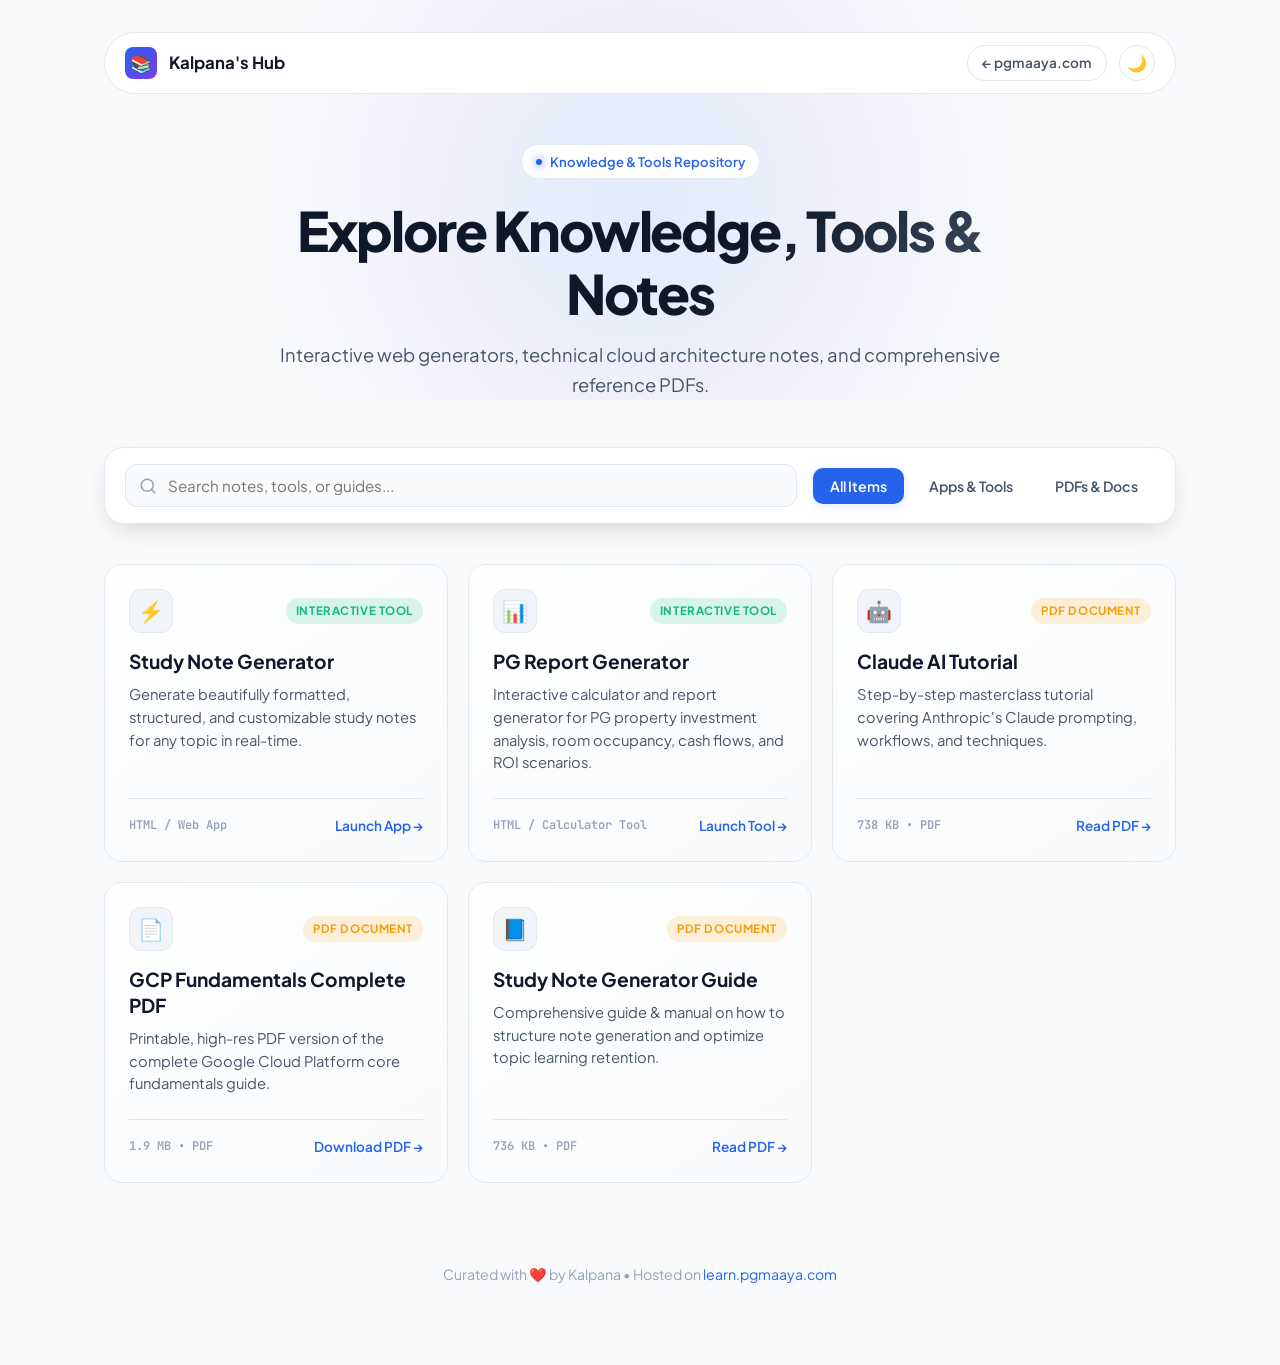
==== index.html @ df5b57bd "Refactor index.html and study_note_generator.html: Update filter categories, enhance dynamic loading" ====
<!DOCTYPE html>
<html lang="en">
<head>
  <meta charset="UTF-8">
  <meta name="viewport" content="width=device-width, initial-scale=1">
  <meta name="description" content="Kalpana's Learning Hub - Interactive tools, study notes, and technical guides.">
  <title>Kalpana's Learning Hub | learn.pgmaaya.com</title>
  <link rel="preconnect" href="https://fonts.googleapis.com">
  <link rel="preconnect" href="https://fonts.gstatic.com" crossorigin>
  <link href="https://fonts.googleapis.com/css2?family=Plus+Jakarta+Sans:wght@400;500;600;700;800&family=JetBrains+Mono:wght@400;500&display=swap" rel="stylesheet">
  <style>
    :root {
      --bg: #0b0f19;
      --surface: #111827;
      --surface-hover: #172033;
      --surface-border: #1f293d;
      --text-main: #f3f4f6;
      --text-muted: #9ca3af;
      --text-dim: #6b7280;
      --primary: #3b82f6;
      --primary-glow: rgba(59, 130, 246, 0.2);
      --accent: #8b5cf6;
      --card-gradient: linear-gradient(145deg, rgba(255,255,255,0.03) 0%, rgba(255,255,255,0.005) 100%);
      --tag-app: #10b981;
      --tag-note: #3b82f6;
      --tag-pdf: #f59e0b;
      --tag-report: #ec4899;
    }

    [data-theme="light"] {
      --bg: #f8fafc;
      --surface: #ffffff;
      --surface-hover: #f1f5f9;
      --surface-border: #e2e8f0;
      --text-main: #0f172a;
      --text-muted: #475569;
      --text-dim: #94a3b8;
      --primary: #2563eb;
      --primary-glow: rgba(37, 99, 235, 0.15);
      --accent: #7c3aed;
      --card-gradient: linear-gradient(145deg, #ffffff 0%, #f8fafc 100%);
    }

    * {
      box-sizing: border-box;
      margin: 0;
      padding: 0;
      transition: background-color 0.2s ease, border-color 0.2s ease, color 0.2s ease;
    }

    body {
      font-family: 'Plus Jakarta Sans', -apple-system, BlinkMacSystemFont, sans-serif;
      background-color: var(--bg);
      color: var(--text-main);
      min-height: 100vh;
      line-height: 1.6;
      -webkit-font-smoothing: antialiased;
    }

    /* Ambient background blur */
    .ambient-glow {
      position: fixed;
      top: 0;
      left: 50%;
      transform: translateX(-50%);
      width: 1000px;
      height: 400px;
      background: radial-gradient(circle, rgba(59, 130, 246, 0.12) 0%, rgba(139, 92, 246, 0.06) 40%, transparent 70%);
      pointer-events: none;
      z-index: 0;
    }

    .container {
      width: min(1120px, 100%);
      margin: 0 auto;
      padding: 32px 24px 80px;
      position: relative;
      z-index: 1;
    }

    /* Navbar */
    .navbar {
      display: flex;
      align-items: center;
      justify-content: space-between;
      padding: 12px 20px;
      background: var(--surface);
      border: 1px solid var(--surface-border);
      border-radius: 100px;
      margin-bottom: 50px;
      backdrop-filter: blur(12px);
    }

    .brand {
      display: flex;
      align-items: center;
      gap: 12px;
      text-decoration: none;
      color: var(--text-main);
      font-weight: 700;
      font-size: 1.05rem;
    }

    .brand-icon {
      width: 32px;
      height: 32px;
      border-radius: 8px;
      background: linear-gradient(135deg, var(--primary), var(--accent));
      display: flex;
      align-items: center;
      justify-content: center;
      color: white;
      font-size: 1.1rem;
    }

    .nav-actions {
      display: flex;
      align-items: center;
      gap: 12px;
    }

    .back-btn {
      display: inline-flex;
      align-items: center;
      gap: 6px;
      font-size: 0.85rem;
      font-weight: 600;
      color: var(--text-muted);
      text-decoration: none;
      padding: 6px 14px;
      border-radius: 50px;
      border: 1px solid var(--surface-border);
    }

    .back-btn:hover {
      color: var(--text-main);
      border-color: var(--text-dim);
    }

    .theme-toggle {
      background: transparent;
      border: 1px solid var(--surface-border);
      color: var(--text-muted);
      cursor: pointer;
      width: 36px;
      height: 36px;
      border-radius: 50%;
      display: flex;
      align-items: center;
      justify-content: center;
      font-size: 1rem;
    }

    .theme-toggle:hover {
      color: var(--text-main);
      border-color: var(--text-dim);
    }

    /* Hero */
    .hero {
      text-align: center;
      max-width: 720px;
      margin: 0 auto 48px;
    }

    .hero-badge {
      display: inline-flex;
      align-items: center;
      gap: 8px;
      padding: 6px 14px;
      background: var(--surface);
      border: 1px solid var(--surface-border);
      border-radius: 50px;
      font-size: 0.82rem;
      font-weight: 600;
      color: var(--primary);
      margin-bottom: 20px;
    }

    .hero-badge span {
      width: 6px;
      height: 6px;
      border-radius: 50%;
      background: var(--primary);
      box-shadow: 0 0 8px var(--primary);
    }

    .hero h1 {
      font-size: clamp(2.4rem, 5vw, 3.4rem);
      font-weight: 800;
      letter-spacing: -0.04em;
      line-height: 1.15;
      margin-bottom: 16px;
      background: linear-gradient(135deg, var(--text-main) 60%, var(--text-muted));
      -webkit-background-clip: text;
      -webkit-text-fill-color: transparent;
    }

    .hero p {
      color: var(--text-muted);
      font-size: 1.15rem;
      line-height: 1.6;
    }

    /* Controls (Search & Filter) */
    .controls-wrapper {
      background: var(--surface);
      border: 1px solid var(--surface-border);
      border-radius: 20px;
      padding: 16px 20px;
      margin-bottom: 40px;
      display: flex;
      flex-wrap: wrap;
      gap: 16px;
      align-items: center;
      justify-content: space-between;
      box-shadow: 0 10px 30px -10px rgba(0,0,0,0.2);
    }

    .search-box {
      flex: 1;
      min-width: 260px;
      position: relative;
    }

    .search-box svg {
      position: absolute;
      left: 14px;
      top: 50%;
      transform: translateY(-50%);
      color: var(--text-dim);
      pointer-events: none;
    }

    .search-input {
      width: 100%;
      padding: 11px 16px 11px 42px;
      background: var(--bg);
      border: 1px solid var(--surface-border);
      border-radius: 12px;
      color: var(--text-main);
      font-size: 0.95rem;
      outline: none;
      font-family: inherit;
    }

    .search-input:focus {
      border-color: var(--primary);
      box-shadow: 0 0 0 3px var(--primary-glow);
    }

    .filter-tabs {
      display: flex;
      gap: 8px;
      flex-wrap: wrap;
    }

    .filter-btn {
      background: transparent;
      border: 1px solid transparent;
      color: var(--text-muted);
      padding: 8px 16px;
      border-radius: 10px;
      font-size: 0.88rem;
      font-weight: 600;
      cursor: pointer;
      font-family: inherit;
    }

    .filter-btn:hover {
      color: var(--text-main);
      background: var(--surface-hover);
    }

    .filter-btn.active {
      background: var(--primary);
      color: #ffffff;
      box-shadow: 0 2px 10px var(--primary-glow);
    }

    /* Grid */
    .grid {
      display: grid;
      grid-template-columns: repeat(auto-fill, minmax(320px, 1fr));
      gap: 20px;
    }

    /* Card */
    .card {
      background: var(--card-gradient);
      background-color: var(--surface);
      border: 1px solid var(--surface-border);
      border-radius: 18px;
      padding: 24px;
      text-decoration: none;
      color: inherit;
      display: flex;
      flex-direction: column;
      justify-content: space-between;
      position: relative;
      overflow: hidden;
      transition: transform 0.2s ease, border-color 0.2s ease, box-shadow 0.2s ease;
    }

    .card:hover {
      transform: translateY(-4px);
      border-color: rgba(59, 130, 246, 0.4);
      box-shadow: 0 16px 36px -12px rgba(0, 0, 0, 0.35);
    }

    .card-header {
      display: flex;
      align-items: center;
      justify-content: space-between;
      margin-bottom: 16px;
    }

    .card-icon {
      width: 44px;
      height: 44px;
      border-radius: 12px;
      display: flex;
      align-items: center;
      justify-content: center;
      font-size: 1.3rem;
      background: var(--surface-hover);
      border: 1px solid var(--surface-border);
    }

    .tag {
      font-size: 0.72rem;
      font-weight: 700;
      text-transform: uppercase;
      letter-spacing: 0.05em;
      padding: 4px 10px;
      border-radius: 20px;
    }

    .tag-app { background: rgba(16, 185, 129, 0.15); color: #10b981; }
    .tag-note { background: rgba(59, 130, 246, 0.15); color: #3b82f6; }
    .tag-pdf { background: rgba(245, 158, 11, 0.15); color: #f59e0b; }
    .tag-report { background: rgba(236, 72, 153, 0.15); color: #ec4899; }

    .card-body h3 {
      font-size: 1.2rem;
      font-weight: 700;
      margin-bottom: 8px;
      line-height: 1.35;
      color: var(--text-main);
    }

    .card-body p {
      font-size: 0.92rem;
      color: var(--text-muted);
      line-height: 1.55;
      margin-bottom: 24px;
    }

    .card-footer {
      display: flex;
      align-items: center;
      justify-content: space-between;
      padding-top: 16px;
      border-top: 1px solid var(--surface-border);
      font-size: 0.85rem;
      font-weight: 600;
      color: var(--primary);
    }

    .card-format {
      color: var(--text-dim);
      font-family: 'JetBrains Mono', monospace;
      font-size: 0.75rem;
    }

    .card-link {
      display: inline-flex;
      align-items: center;
      gap: 4px;
    }

    .card:hover .card-link {
      transform: translateX(4px);
      transition: transform 0.2s ease;
    }

    /* Empty state */
    .empty-state {
      grid-column: 1 / -1;
      text-align: center;
      padding: 60px 20px;
      color: var(--text-muted);
      display: none;
    }

    .empty-state h4 {
      font-size: 1.2rem;
      margin-bottom: 8px;
      color: var(--text-main);
    }

    /* Footer */
    footer {
      margin-top: 80px;
      text-align: center;
      color: var(--text-dim);
      font-size: 0.88rem;
    }

    footer a {
      color: var(--primary);
      text-decoration: none;
    }

    @media (max-width: 640px) {
      .container { padding: 20px 16px 60px; }
      .navbar { margin-bottom: 36px; padding: 10px 16px; }
      .controls-wrapper { flex-direction: column; align-items: stretch; }
      .filter-tabs { overflow-x: auto; padding-bottom: 4px; }
      .hero h1 { font-size: 2rem; }
    }
  </style>
</head>
<body>

  <div class="ambient-glow"></div>

  <div class="container">
    <!-- Navbar -->
    <nav class="navbar">
      <a href="https://pgmaaya.com" class="brand">
        <div class="brand-icon">📚</div>
        <span>Kalpana's Hub</span>
      </a>
      <div class="nav-actions">
        <a href="https://pgmaaya.com" class="back-btn" title="Back to PGMaaya main site">
          ← pgmaaya.com
        </a>
        <button id="themeToggle" class="theme-toggle" aria-label="Toggle theme">
          <span id="themeIcon">☀️</span>
        </button>
      </div>
    </nav>

    <!-- Hero -->
    <header class="hero">
      <div class="hero-badge">
        <span></span> Knowledge & Tools Repository
      </div>
      <h1>Explore Knowledge, Tools & Notes</h1>
      <p>Interactive web generators, technical cloud architecture notes, and comprehensive reference PDFs.</p>
    </header>

    <!-- Search & Filter Controls -->
    <div class="controls-wrapper">
      <div class="search-box">
        <svg width="18" height="18" viewBox="0 0 24 24" fill="none" stroke="currentColor" stroke-width="2" stroke-linecap="round" stroke-linejoin="round">
          <circle cx="11" cy="11" r="8"></circle>
          <line x1="21" y1="21" x2="16.65" y2="16.65"></line>
        </svg>
        <input type="text" id="searchInput" class="search-input" placeholder="Search notes, tools, or guides...">
      </div>
      <div class="filter-tabs">
        <button class="filter-btn active" data-category="all">All Items</button>
        <button class="filter-btn" data-category="apps">Apps & Tools</button>
        <button class="filter-btn" data-category="docs">PDFs & Docs</button>
      </div>
    </div>

    <!-- Items Grid -->
    <main class="grid" id="itemsGrid">

      <!-- Study Note Generator -->
      <a class="card" href="study_note_generator.html" data-category="apps" data-tags="app generator tool notes study ai">
        <div>
          <div class="card-header">
            <div class="card-icon">⚡</div>
            <span class="tag tag-app">Interactive Tool</span>
          </div>
          <div class="card-body">
            <h3>Study Note Generator</h3>
            <p>Generate beautifully formatted, structured, and customizable study notes for any topic in real-time.</p>
          </div>
        </div>
        <div class="card-footer">
          <span class="card-format">HTML / Web App</span>
          <span class="card-link">Launch App &rarr;</span>
        </div>
      </a>

      <!-- PG Report Generator -->
      <a class="card" href="Kalpana%27s%20PG%20Buying%20Report.html" data-category="apps" data-tags="pg report generator calculator buying real estate cost property comparison tool app">
        <div>
          <div class="card-header">
            <div class="card-icon">📊</div>
            <span class="tag tag-app">Interactive Tool</span>
          </div>
          <div class="card-body">
            <h3>PG Report Generator</h3>
            <p>Interactive calculator and report generator for PG property investment analysis, room occupancy, cash flows, and ROI scenarios.</p>
          </div>
        </div>
        <div class="card-footer">
          <span class="card-format">HTML / Calculator Tool</span>
          <span class="card-link">Launch Tool &rarr;</span>
        </div>
      </a>

      <!-- Claude Tutorial PDF -->
      <a class="card" href="Claude%20tutorial.pdf" target="_blank" data-category="docs" data-tags="claude anthropic ai prompt engineering tutorial guide pdf doc">
        <div>
          <div class="card-header">
            <div class="card-icon">🤖</div>
            <span class="tag tag-pdf">PDF Document</span>
          </div>
          <div class="card-body">
            <h3>Claude AI Tutorial</h3>
            <p>Step-by-step masterclass tutorial covering Anthropic's Claude prompting, workflows, and techniques.</p>
          </div>
        </div>
        <div class="card-footer">
          <span class="card-format">738 KB &bull; PDF</span>
          <span class="card-link">Read PDF &rarr;</span>
        </div>
      </a>

      <!-- GCP Fundamentals PDF -->
      <a class="card" href="GCP%20Fundamentals%20Study%20Note.pdf" target="_blank" data-category="docs" data-tags="gcp google cloud pdf guide fundamentals study note doc">
        <div>
          <div class="card-header">
            <div class="card-icon">📄</div>
            <span class="tag tag-pdf">PDF Document</span>
          </div>
          <div class="card-body">
            <h3>GCP Fundamentals Complete PDF</h3>
            <p>Printable, high-res PDF version of the complete Google Cloud Platform core fundamentals guide.</p>
          </div>
        </div>
        <div class="card-footer">
          <span class="card-format">1.9 MB &bull; PDF</span>
          <span class="card-link">Download PDF &rarr;</span>
        </div>
      </a>

      <!-- Study Note Generator Guide PDF -->
      <a class="card" href="Study%20Note%20Generator%20-%20Create%20Beautiful%20Notes%20for%20Any%20Topic.pdf" target="_blank" data-category="docs" data-tags="guide manual study note generator pdf documentation doc">
        <div>
          <div class="card-header">
            <div class="card-icon">📘</div>
            <span class="tag tag-pdf">PDF Document</span>
          </div>
          <div class="card-body">
            <h3>Study Note Generator Guide</h3>
            <p>Comprehensive guide & manual on how to structure note generation and optimize topic learning retention.</p>
          </div>
        </div>
        <div class="card-footer">
          <span class="card-format">736 KB &bull; PDF</span>
          <span class="card-link">Read PDF &rarr;</span>
        </div>
      </a>

      <!-- Empty Search State -->
      <div class="empty-state" id="emptyState">
        <h4>No matching resources found</h4>
        <p>Try searching for different keywords or clear your filter.</p>
      </div>

    </main>

    <!-- Footer -->
    <footer>
      <p>Curated with ❤️ by Kalpana &bull; Hosted on <a href="https://learn.pgmaaya.com">learn.pgmaaya.com</a></p>
    </footer>
  </div>

  <script>
    // Theme Switcher
    const themeToggle = document.getElementById('themeToggle');
    const themeIcon = document.getElementById('themeIcon');
    const root = document.documentElement;

    function setTheme(theme) {
      if (theme === 'light') {
        root.setAttribute('data-theme', 'light');
        themeIcon.textContent = '🌙';
        localStorage.setItem('hub-theme', 'light');
      } else {
        root.removeAttribute('data-theme');
        themeIcon.textContent = '☀️';
        localStorage.setItem('hub-theme', 'dark');
      }
    }

    const savedTheme = localStorage.getItem('hub-theme') ||
      (window.matchMedia('(prefers-color-scheme: light)').matches ? 'light' : 'dark');
    setTheme(savedTheme);

    themeToggle.addEventListener('click', () => {
      const current = root.getAttribute('data-theme') === 'light' ? 'light' : 'dark';
      setTheme(current === 'light' ? 'dark' : 'light');
    });

    // Known custom details for primary apps
    const KNOWN_METADATA = {
      'study_note_generator.html': {
        title: "Study Note Generator",
        desc: "Generate beautifully formatted, structured, and customizable study notes for any topic in real-time.",
        icon: "⚡",
        badge: "Interactive Tool",
        action: "Launch App &rarr;"
      },
      "Kalpana's PG Buying Report.html": {
        title: "PG Report Generator",
        desc: "Interactive calculator and report generator for PG property investment analysis, room occupancy, cash flows, and ROI scenarios.",
        icon: "📊",
        badge: "Interactive Tool",
        action: "Launch Tool &rarr;"
      }
    };

    // Helper to format file sizes
    function formatBytes(bytes) {
      if (!bytes || bytes === 0) return '';
      const k = 1024;
      const sizes = ['Bytes', 'KB', 'MB', 'GB'];
      const i = Math.floor(Math.log(bytes) / Math.log(k));
      return parseFloat((bytes / Math.pow(k, i)).toFixed(1)) + ' ' + sizes[i];
    }

    // Helper to format filename into a clean title
    function formatTitle(filename) {
      const nameWithoutExt = filename.replace(/\.[^/.]+$/, "");
      return decodeURIComponent(nameWithoutExt).replace(/[-_]/g, ' ');
    }

    // Dynamic Repository Loader (auto-detects any newly pushed file!)
    async function loadRepoFiles() {
      try {
        const response = await fetch('https://api.github.com/repos/kalpanareddysfdev/notesGenratorKalp/contents?ref=main', {
          headers: { 'Accept': 'application/vnd.github.v3+json' }
        });
        if (!response.ok) return; // Fallback to existing static cards

        const files = await response.json();
        if (!Array.isArray(files)) return;

        const grid = document.getElementById('itemsGrid');
        const emptyEl = document.getElementById('emptyState');

        // Filter out system files, hidden files, and the hub index
        const validFiles = files.filter(f => {
          if (f.type !== 'file') return false;
          const name = f.name.toLowerCase();
          if (name.startsWith('.') || name === 'cname' || name === 'index.html') return false;
          return name.endsWith('.html') || name.endsWith('.pdf') || name.endsWith('.doc') || name.endsWith('.docx') || name.endsWith('.md');
        });

        if (validFiles.length === 0) return;

        // Clear existing static cards and re-render dynamically
        grid.querySelectorAll('.card').forEach(c => c.remove());

        validFiles.forEach(file => {
          const name = file.name;
          const lowerName = name.toLowerCase();
          const isHtml = lowerName.endsWith('.html');
          const isPdf = lowerName.endsWith('.pdf');
          const isMd = lowerName.endsWith('.md');
          const isDoc = lowerName.endsWith('.doc') || lowerName.endsWith('.docx');

          const category = isHtml ? 'apps' : 'docs';
          const ext = name.split('.').pop().toUpperCase();
          const sizeStr = formatBytes(file.size);

          const meta = KNOWN_METADATA[name] || {};
          const title = meta.title || formatTitle(name);
          const icon = meta.icon || (isHtml ? '⚡' : isPdf ? '📄' : isMd ? '📘' : '📝');
          const tagClass = isHtml ? 'tag-app' : 'tag-pdf';
          const badge = meta.badge || (isHtml ? 'Interactive Tool' : isPdf ? 'PDF Document' : 'Document');
          const actionText = meta.action || (isHtml ? 'Launch App &rarr;' : 'Open Document &rarr;');
          const desc = meta.desc || `Reference resource: ${title} (${ext} document).`;

          const card = document.createElement('a');
          card.className = 'card';
          card.href = encodeURI(name);
          if (!isHtml) card.target = '_blank';
          card.setAttribute('data-category', category);
          card.setAttribute('data-tags', `${name} ${title} ${category} ${ext} tool doc guide`.toLowerCase());

          card.innerHTML = `
            <div>
              <div class="card-header">
                <div class="card-icon">${icon}</div>
                <span class="tag ${tagClass}">${badge}</span>
              </div>
              <div class="card-body">
                <h3>${title}</h3>
                <p>${desc}</p>
              </div>
            </div>
            <div class="card-footer">
              <span class="card-format">${sizeStr ? `${sizeStr} &bull; ` : ''}${ext}</span>
              <span class="card-link">${actionText}</span>
            </div>
          `;

          grid.insertBefore(card, emptyEl);
        });

        // Re-run filter after dynamic loading
        filterCards();
      } catch (err) {
        console.warn('Could not fetch latest repo contents dynamically, using static fallback:', err);
      }
    }

    // Search and Filter Functionality
    const searchInput = document.getElementById('searchInput');
    const filterButtons = document.querySelectorAll('.filter-btn');
    const emptyState = document.getElementById('emptyState');
    let activeCategory = 'all';

    function filterCards() {
      const cards = document.querySelectorAll('.grid .card');
      const query = searchInput.value.toLowerCase().trim();
      let visibleCount = 0;

      cards.forEach(card => {
        const href = (card.getAttribute('href') || '').toLowerCase();
        let itemType = 'docs';
        if (href.endsWith('.html') || href.includes('.html')) {
          itemType = 'apps';
        } else if (href.endsWith('.pdf') || href.endsWith('.doc') || href.endsWith('.docx') || href.endsWith('.md')) {
          itemType = 'docs';
        } else {
          itemType = card.getAttribute('data-category') || 'apps';
        }

        const tags = (card.getAttribute('data-tags') || '').toLowerCase();
        const titleEl = card.querySelector('h3');
        const descEl = card.querySelector('p');
        const title = titleEl ? titleEl.textContent.toLowerCase() : '';
        const desc = descEl ? descEl.textContent.toLowerCase() : '';

        const matchesCat = activeCategory === 'all' || itemType === activeCategory;
        const matchesQuery = query === '' ||
          title.includes(query) ||
          desc.includes(query) ||
          tags.includes(query);

        if (matchesCat && matchesQuery) {
          card.style.display = 'flex';
          visibleCount++;
        } else {
          card.style.display = 'none';
        }
      });

      emptyState.style.display = visibleCount === 0 ? 'block' : 'none';
    }

    searchInput.addEventListener('input', filterCards);

    filterButtons.forEach(btn => {
      btn.addEventListener('click', () => {
        filterButtons.forEach(b => b.classList.remove('active'));
        btn.classList.add('active');
        activeCategory = btn.getAttribute('data-category');
        filterCards();
      });
    });

    // Auto-fetch repo contents when page loads
    loadRepoFiles();
  </script>
</body>
</html>
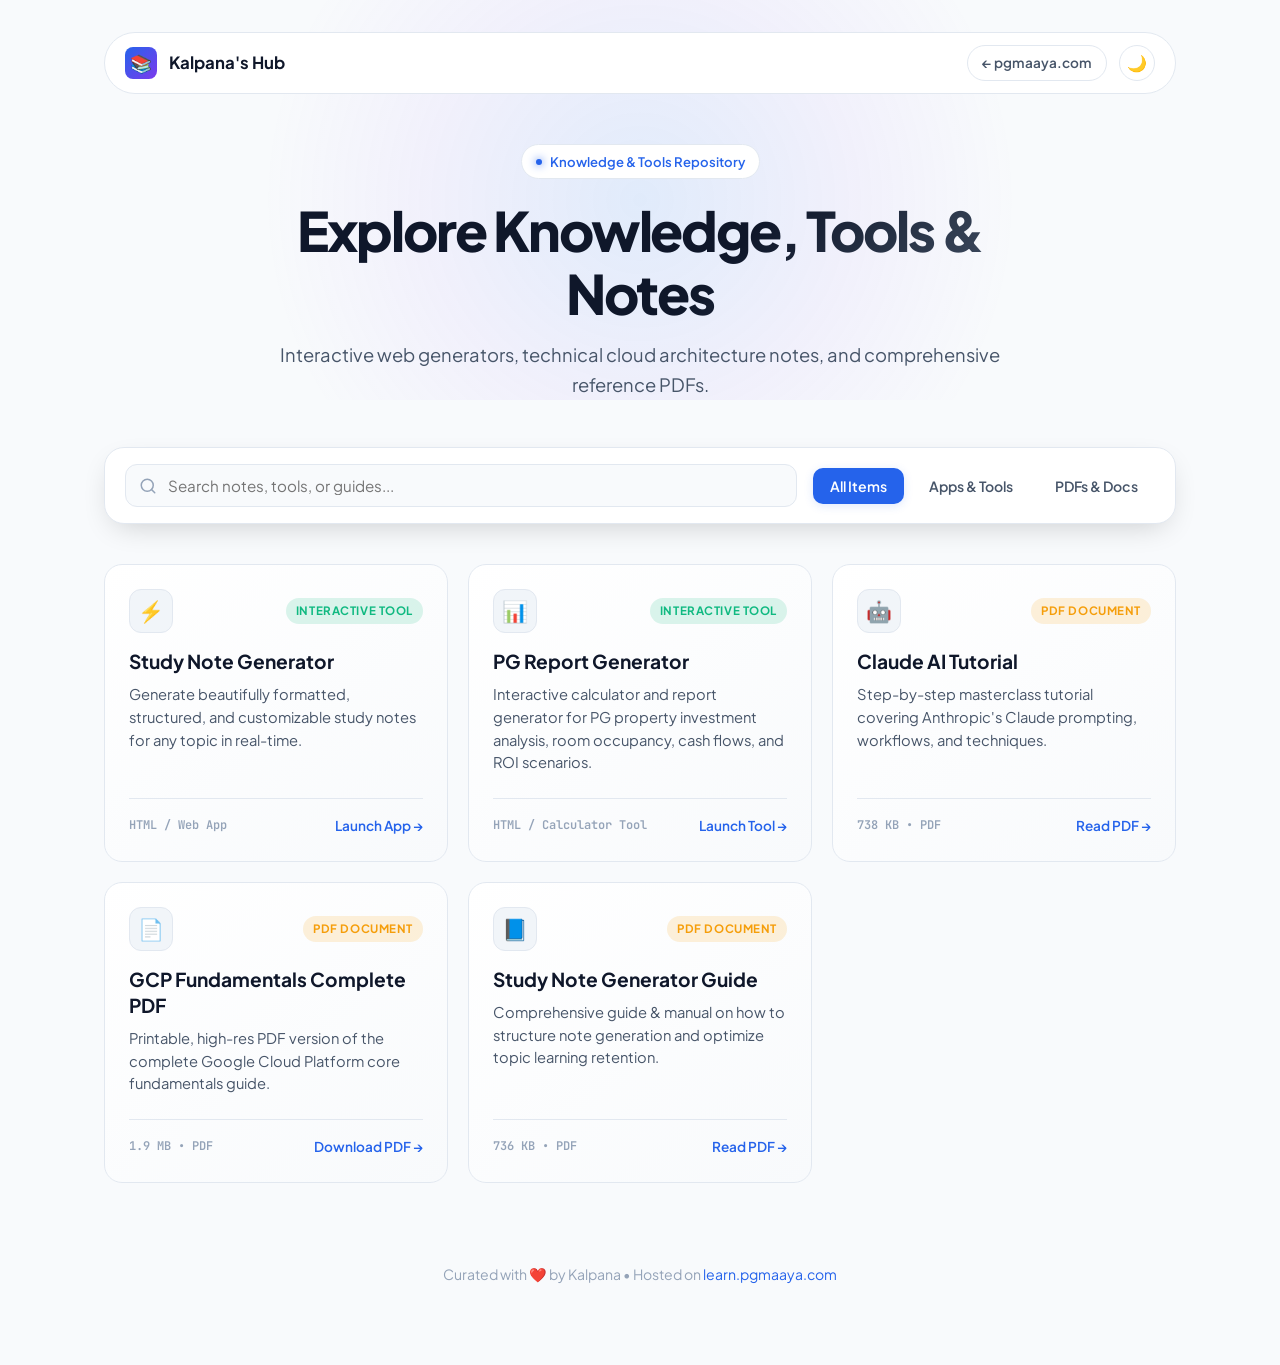
==== commit 269daff5: "Add favicon files: PNG and SVG versions for improved branding" ====
--- a/index.html
+++ b/index.html
@@ -5,6 +5,13 @@
   <meta name="viewport" content="width=device-width, initial-scale=1">
   <meta name="description" content="Kalpana's Learning Hub - Interactive tools, study notes, and technical guides.">
   <title>Kalpana's Learning Hub | learn.pgmaaya.com</title>
+  <!-- Favicon / Learning Hub Icons -->
+  <link rel="icon" type="image/svg+xml" href="favicon.svg">
+  <link rel="icon" type="image/png" sizes="32x32" href="favicon-32x32.png">
+  <link rel="icon" type="image/png" sizes="16x16" href="favicon-16x16.png">
+  <link rel="icon" type="image/png" sizes="192x192" href="favicon-192x192.png">
+  <link rel="apple-touch-icon" sizes="180x180" href="apple-touch-icon.png">
+  <link rel="shortcut icon" href="favicon.ico">
   <link rel="preconnect" href="https://fonts.googleapis.com">
   <link rel="preconnect" href="https://fonts.gstatic.com" crossorigin>
   <link href="https://fonts.googleapis.com/css2?family=Plus+Jakarta+Sans:wght@400;500;600;700;800&family=JetBrains+Mono:wght@400;500&display=swap" rel="stylesheet">
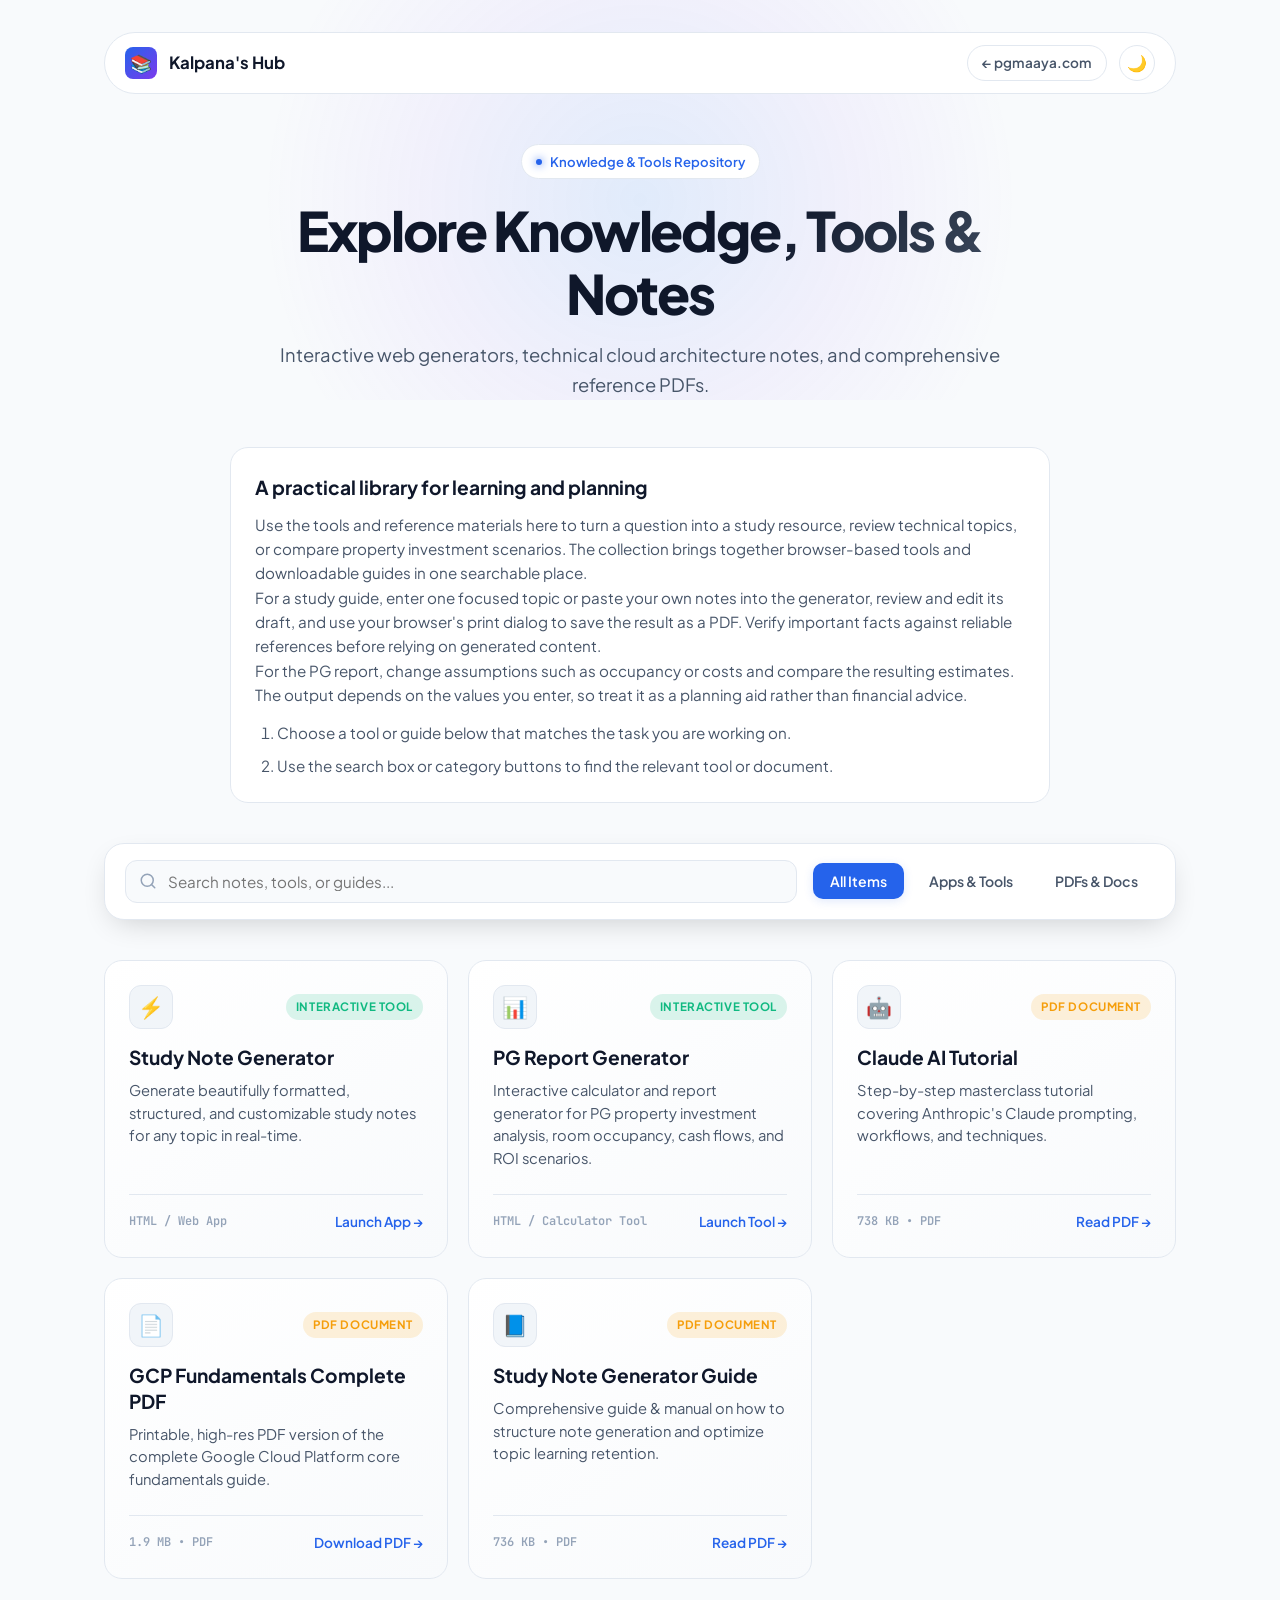
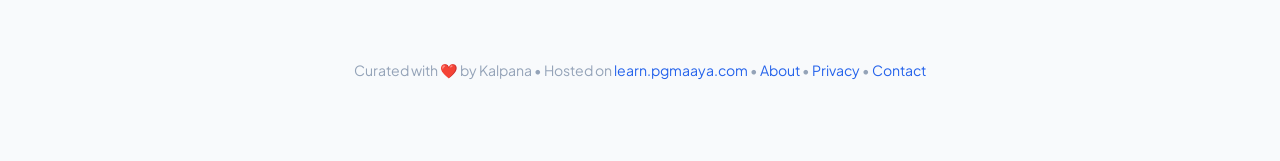
==== commit 9a0f838a: "update for adsense verification" ====
--- a/index.html
+++ b/index.html
@@ -209,6 +209,32 @@
       line-height: 1.6;
     }
 
+    .intro {
+      max-width: 820px;
+      margin: 0 auto 40px;
+      padding: 24px;
+      background: var(--surface);
+      border: 1px solid var(--surface-border);
+      border-radius: 18px;
+    }
+
+    .intro h2 {
+      margin-bottom: 10px;
+      font-size: 1.2rem;
+    }
+
+    .intro p, .intro li {
+      color: var(--text-muted);
+      font-size: 0.95rem;
+    }
+
+    .intro ol {
+      display: grid;
+      gap: 8px;
+      margin: 14px 0 0;
+      padding-left: 22px;
+    }
+
     /* Controls (Search & Filter) */
     .controls-wrapper {
       background: var(--surface);
@@ -458,6 +484,17 @@
       <p>Interactive web generators, technical cloud architecture notes, and comprehensive reference PDFs.</p>
     </header>
 
+    <section class="intro" aria-labelledby="getting-started">
+      <h2 id="getting-started">A practical library for learning and planning</h2>
+      <p>Use the tools and reference materials here to turn a question into a study resource, review technical topics, or compare property investment scenarios. The collection brings together browser-based tools and downloadable guides in one searchable place.</p>
+      <p>For a study guide, enter one focused topic or paste your own notes into the generator, review and edit its draft, and use your browser's print dialog to save the result as a PDF. Verify important facts against reliable references before relying on generated content.</p>
+      <p>For the PG report, change assumptions such as occupancy or costs and compare the resulting estimates. The output depends on the values you enter, so treat it as a planning aid rather than financial advice.</p>
+      <ol>
+        <li>Choose a tool or guide below that matches the task you are working on.</li>
+        <li>Use the search box or category buttons to find the relevant tool or document.</li>
+      </ol>
+    </section>
+
     <!-- Search & Filter Controls -->
     <div class="controls-wrapper">
       <div class="search-box">
@@ -577,7 +614,7 @@
 
     <!-- Footer -->
     <footer>
-      <p>Curated with ❤️ by Kalpana &bull; Hosted on <a href="https://learn.pgmaaya.com">learn.pgmaaya.com</a></p>
+      <p>Curated with ❤️ by Kalpana &bull; Hosted on <a href="https://learn.pgmaaya.com">learn.pgmaaya.com</a> &bull; <a href="about.html">About</a> &bull; <a href="privacy.html">Privacy</a> &bull; <a href="contact.html">Contact</a></p>
     </footer>
   </div>
 
@@ -655,11 +692,11 @@
         const grid = document.getElementById('itemsGrid');
         const emptyEl = document.getElementById('emptyState');
 
-        // Filter out system files, hidden files, and the hub index
+        // Filter out system files, hidden files, hub pages, and the index
         const validFiles = files.filter(f => {
           if (f.type !== 'file') return false;
           const name = f.name.toLowerCase();
-          if (name.startsWith('.') || name === 'cname' || name === 'index.html') return false;
+          if (name.startsWith('.') || ['cname', 'index.html', 'about.html', 'contact.html', 'privacy.html'].includes(name)) return false;
           return name.endsWith('.html') || name.endsWith('.pdf') || name.endsWith('.doc') || name.endsWith('.docx') || name.endsWith('.md');
         });
 
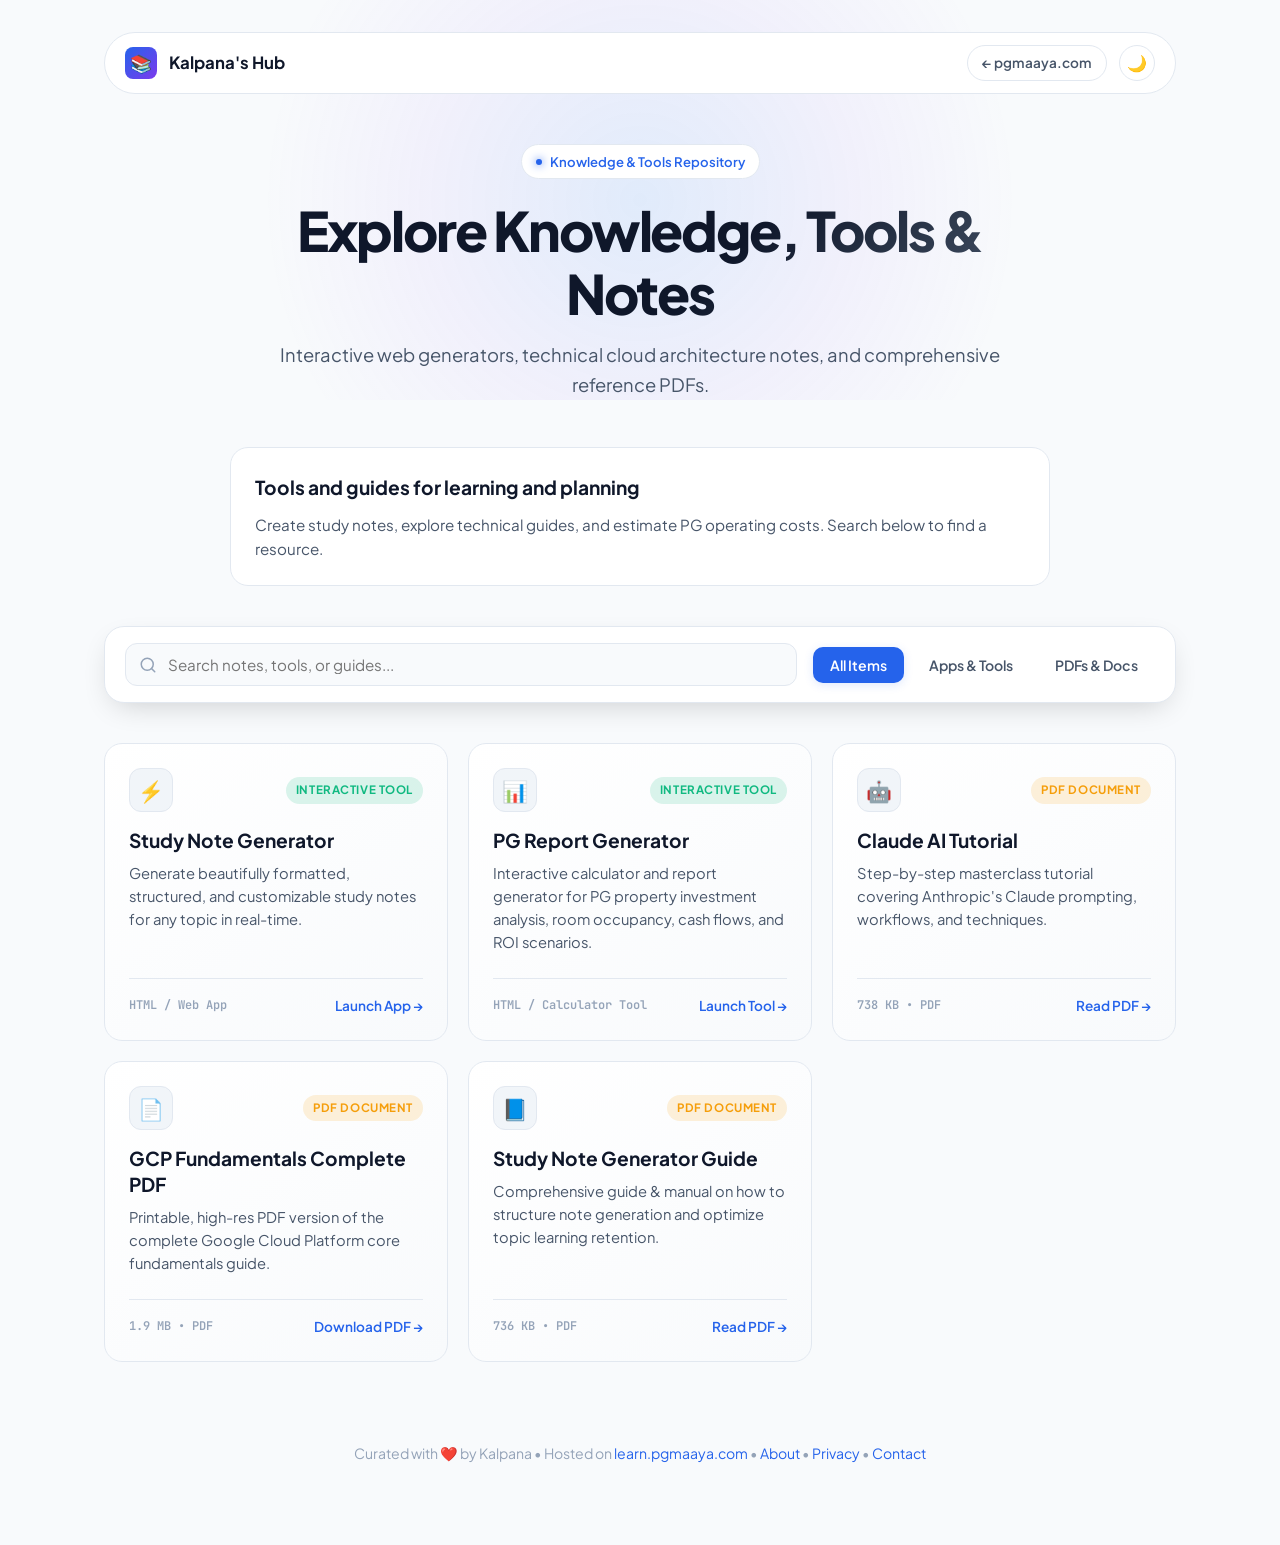
==== commit 58fc2f30: "push" ====
--- a/index.html
+++ b/index.html
@@ -223,16 +223,9 @@
       font-size: 1.2rem;
     }
 
-    .intro p, .intro li {
+    .intro p {
       color: var(--text-muted);
       font-size: 0.95rem;
-    }
-
-    .intro ol {
-      display: grid;
-      gap: 8px;
-      margin: 14px 0 0;
-      padding-left: 22px;
     }
 
     /* Controls (Search & Filter) */
@@ -485,14 +478,8 @@
     </header>
 
     <section class="intro" aria-labelledby="getting-started">
-      <h2 id="getting-started">A practical library for learning and planning</h2>
-      <p>Use the tools and reference materials here to turn a question into a study resource, review technical topics, or compare property investment scenarios. The collection brings together browser-based tools and downloadable guides in one searchable place.</p>
-      <p>For a study guide, enter one focused topic or paste your own notes into the generator, review and edit its draft, and use your browser's print dialog to save the result as a PDF. Verify important facts against reliable references before relying on generated content.</p>
-      <p>For the PG report, change assumptions such as occupancy or costs and compare the resulting estimates. The output depends on the values you enter, so treat it as a planning aid rather than financial advice.</p>
-      <ol>
-        <li>Choose a tool or guide below that matches the task you are working on.</li>
-        <li>Use the search box or category buttons to find the relevant tool or document.</li>
-      </ol>
+      <h2 id="getting-started">Tools and guides for learning and planning</h2>
+      <p>Create study notes, explore technical guides, and estimate PG operating costs. Search below to find a resource.</p>
     </section>
 
     <!-- Search & Filter Controls -->
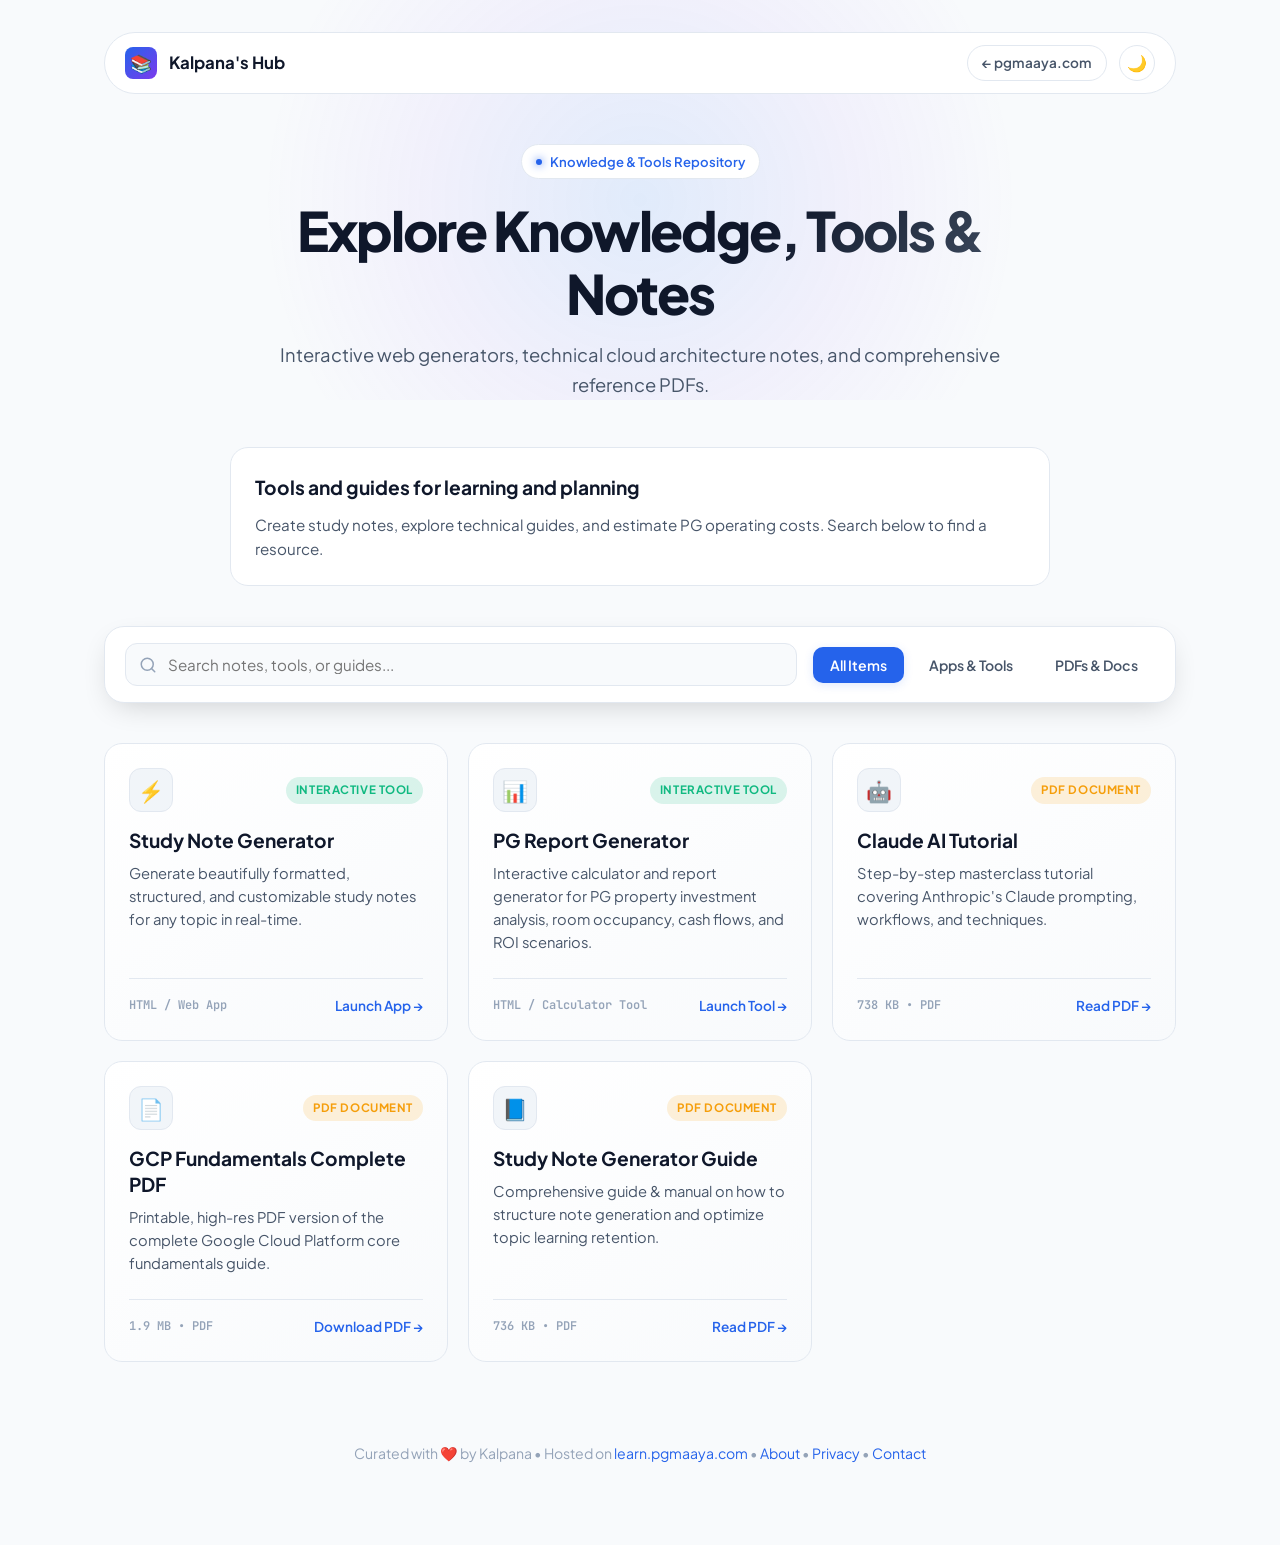
==== commit 28de8294: "Replace Git Basics Quick Notes PDF with updated version and add AI image prompt pack for Git Basics." ====
--- a/index.html
+++ b/index.html
@@ -679,12 +679,12 @@
         const grid = document.getElementById('itemsGrid');
         const emptyEl = document.getElementById('emptyState');
 
-        // Filter out system files, hidden files, hub pages, and the index
+        // Filter out system files, hidden files, hub pages, the index, and Markdown files
         const validFiles = files.filter(f => {
           if (f.type !== 'file') return false;
           const name = f.name.toLowerCase();
           if (name.startsWith('.') || ['cname', 'index.html', 'about.html', 'contact.html', 'privacy.html'].includes(name)) return false;
-          return name.endsWith('.html') || name.endsWith('.pdf') || name.endsWith('.doc') || name.endsWith('.docx') || name.endsWith('.md');
+          return name.endsWith('.html') || name.endsWith('.pdf') || name.endsWith('.doc') || name.endsWith('.docx');
         });
 
         if (validFiles.length === 0) return;
@@ -697,7 +697,6 @@
           const lowerName = name.toLowerCase();
           const isHtml = lowerName.endsWith('.html');
           const isPdf = lowerName.endsWith('.pdf');
-          const isMd = lowerName.endsWith('.md');
           const isDoc = lowerName.endsWith('.doc') || lowerName.endsWith('.docx');
 
           const category = isHtml ? 'apps' : 'docs';
@@ -706,7 +705,7 @@
 
           const meta = KNOWN_METADATA[name] || {};
           const title = meta.title || formatTitle(name);
-          const icon = meta.icon || (isHtml ? '⚡' : isPdf ? '📄' : isMd ? '📘' : '📝');
+          const icon = meta.icon || (isHtml ? '⚡' : isPdf ? '📄' : '📝');
           const tagClass = isHtml ? 'tag-app' : 'tag-pdf';
           const badge = meta.badge || (isHtml ? 'Interactive Tool' : isPdf ? 'PDF Document' : 'Document');
           const actionText = meta.action || (isHtml ? 'Launch App &rarr;' : 'Open Document &rarr;');
@@ -762,7 +761,7 @@
         let itemType = 'docs';
         if (href.endsWith('.html') || href.includes('.html')) {
           itemType = 'apps';
-        } else if (href.endsWith('.pdf') || href.endsWith('.doc') || href.endsWith('.docx') || href.endsWith('.md')) {
+        } else if (href.endsWith('.pdf') || href.endsWith('.doc') || href.endsWith('.docx')) {
           itemType = 'docs';
         } else {
           itemType = card.getAttribute('data-category') || 'apps';
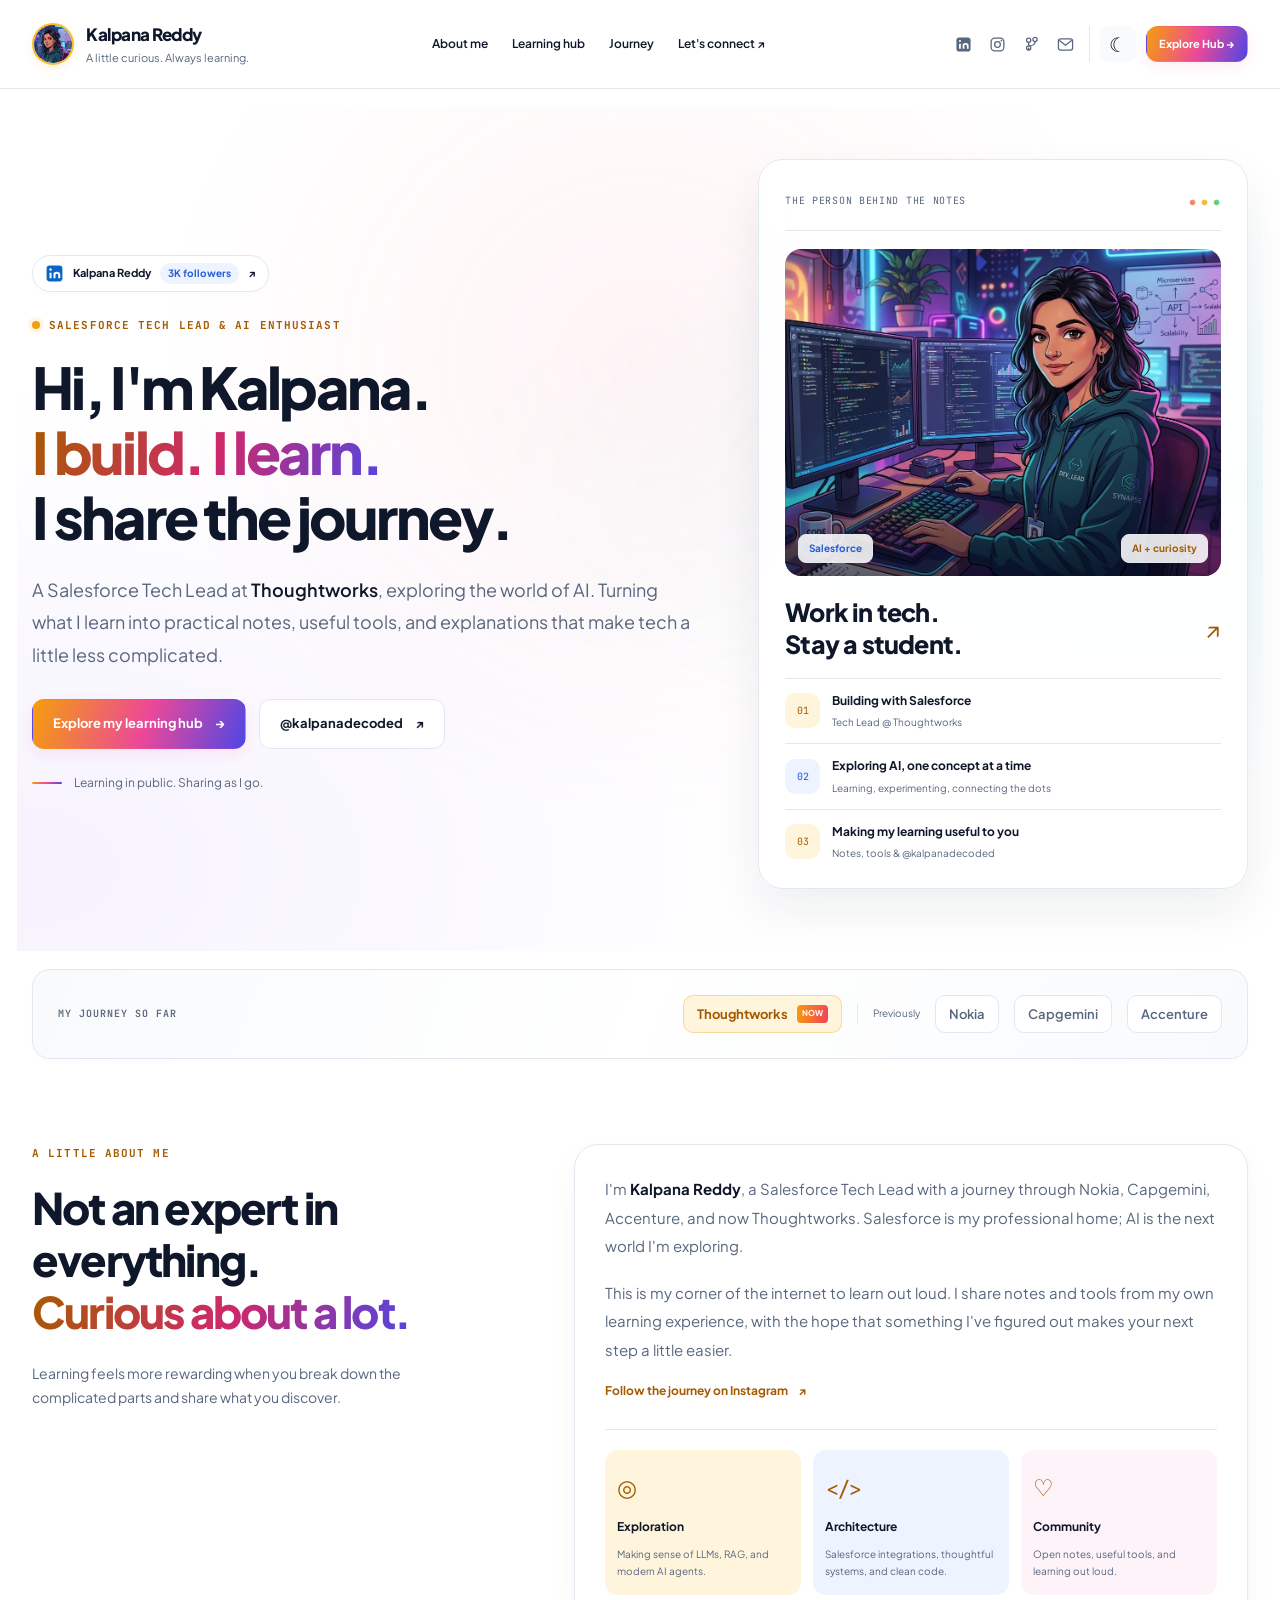
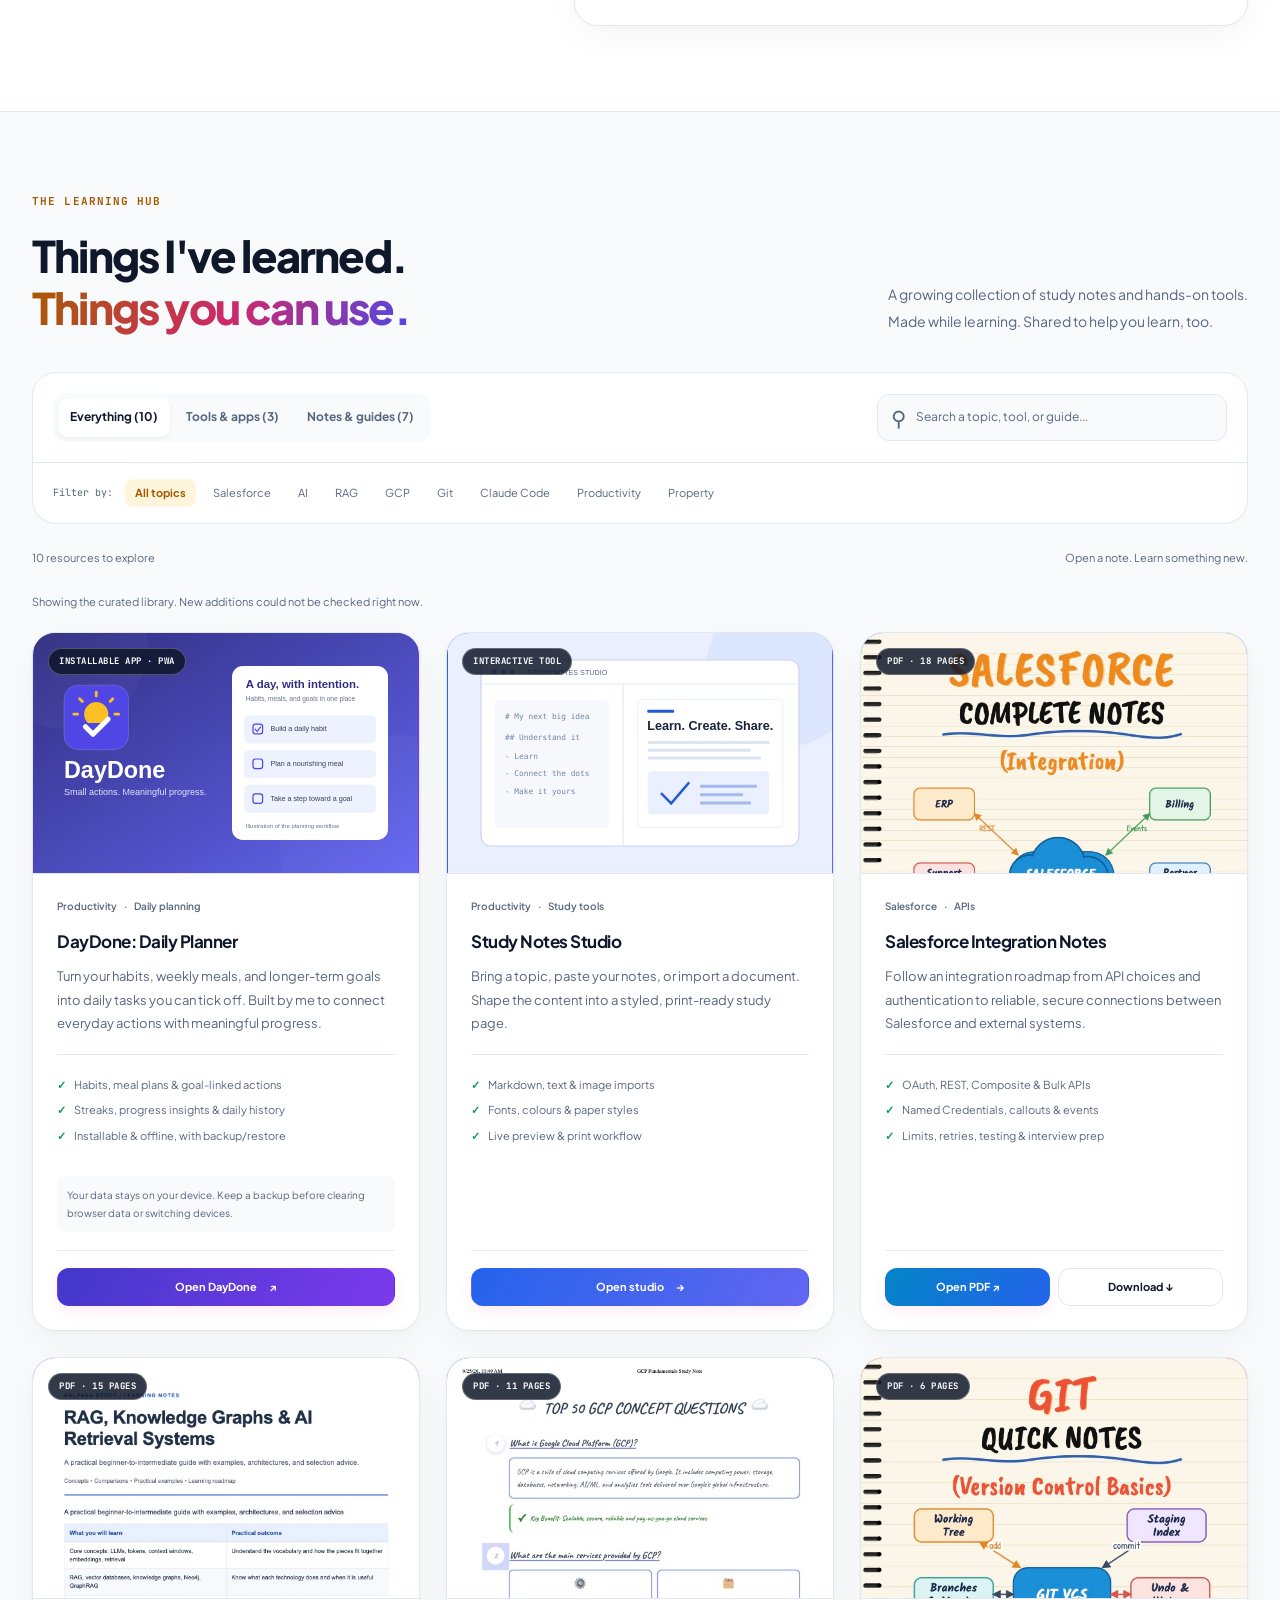
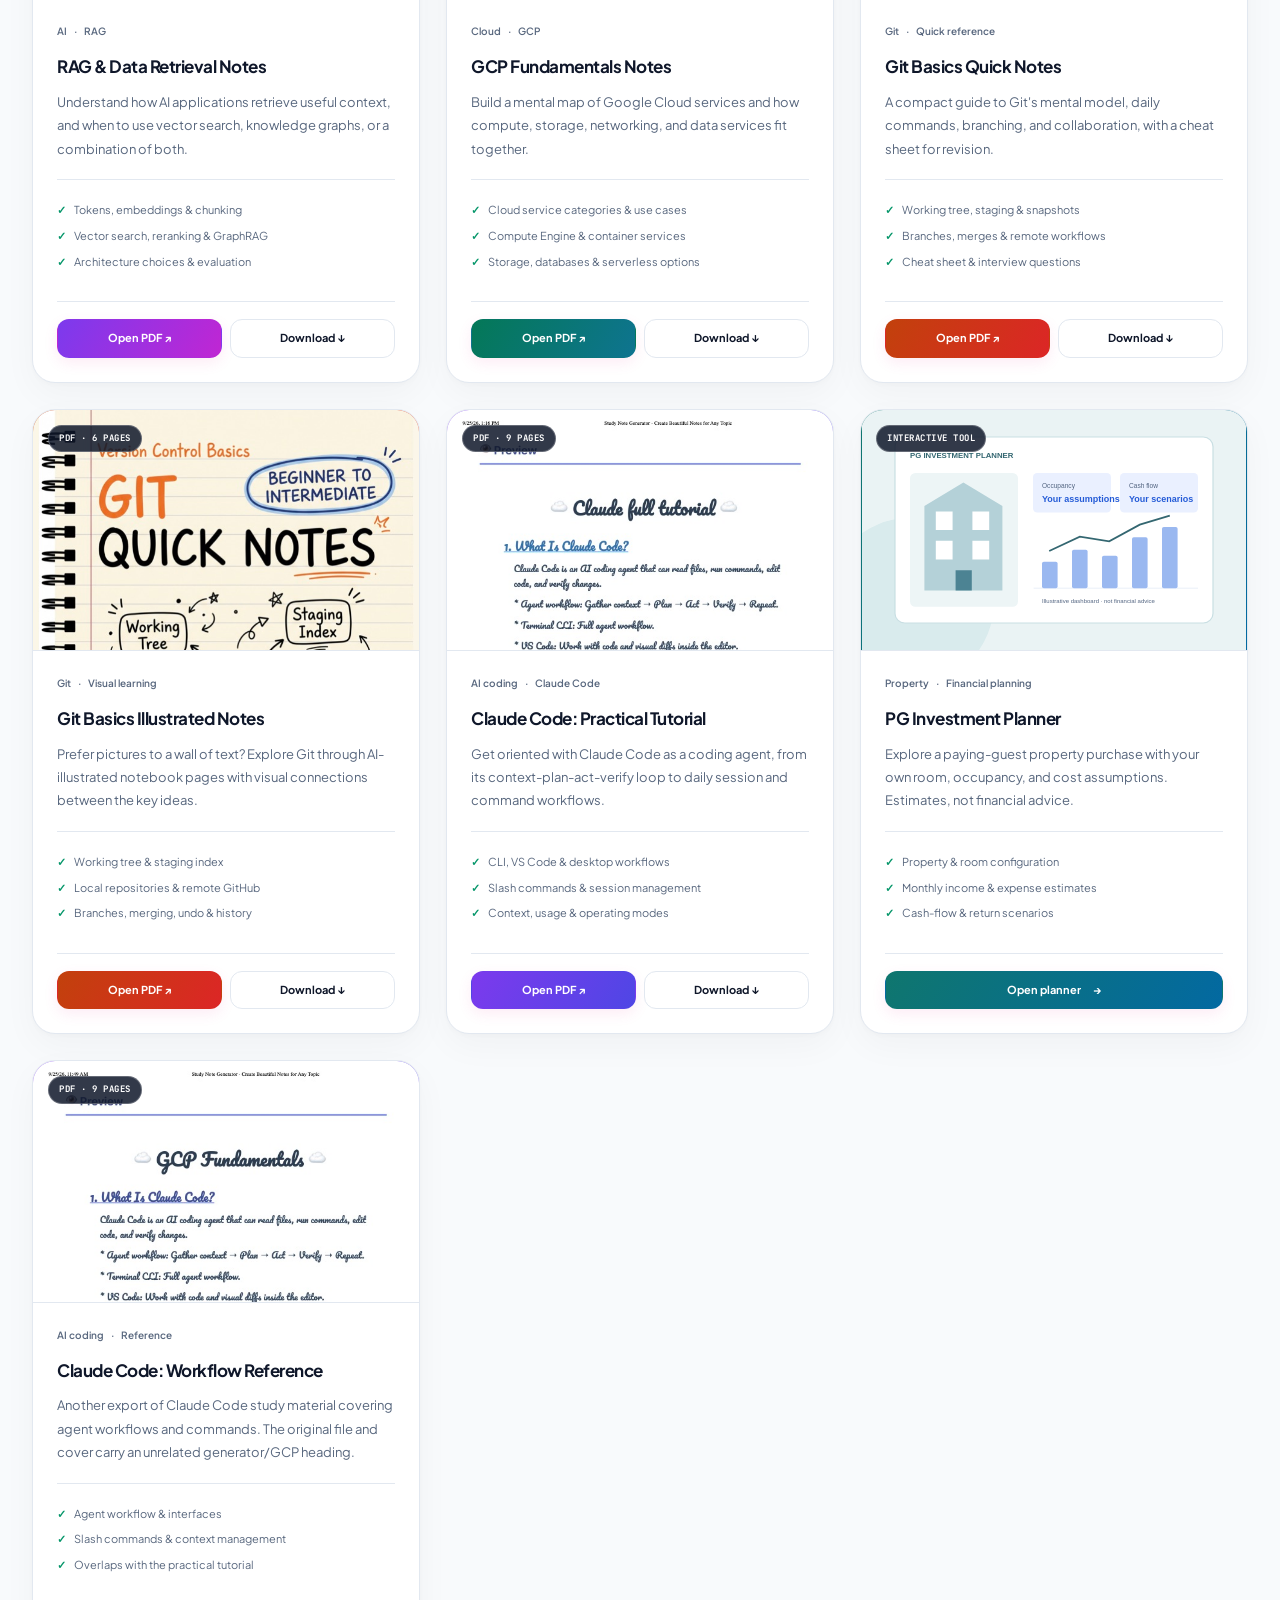
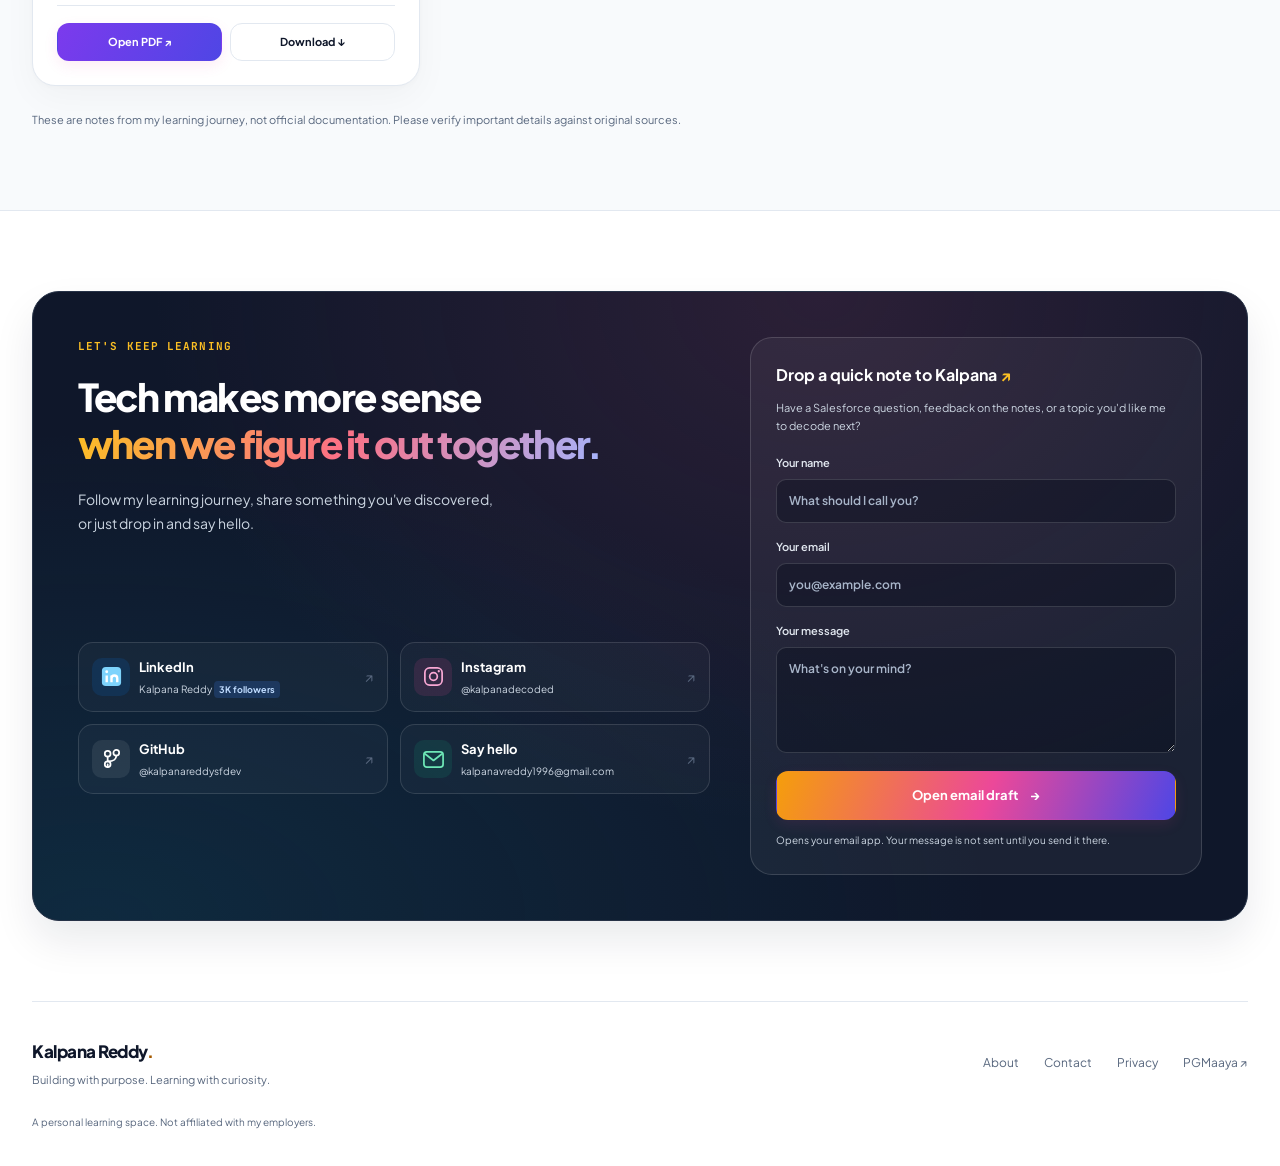
==== commit bf63da11: "Add SVG previews for PG Investment Planner and Study Notes Studio; create social icons for LinkedIn," ====
--- a/index.html
+++ b/index.html
@@ -1,808 +1,230 @@
 <!DOCTYPE html>
-<html lang="en">
+<html lang="en" data-theme="light">
 <head>
   <meta charset="UTF-8">
   <meta name="viewport" content="width=device-width, initial-scale=1">
-  <meta name="description" content="Kalpana's Learning Hub - Interactive tools, study notes, and technical guides.">
-  <title>Kalpana's Learning Hub | learn.pgmaaya.com</title>
-  <!-- Favicon / Learning Hub Icons -->
+  <meta name="description" content="Kalpana Reddy — Salesforce Tech Lead at Thoughtworks, AI enthusiast, and lifelong learner. Explore practical tools, study notes, and lessons from my learning journey.">
+  <meta name="theme-color" content="#ffffff">
+  <title>Kalpana Reddy | Building, Learning & Sharing</title>
   <link rel="icon" type="image/svg+xml" href="favicon.svg">
-  <link rel="icon" type="image/png" sizes="32x32" href="favicon-32x32.png">
-  <link rel="icon" type="image/png" sizes="16x16" href="favicon-16x16.png">
-  <link rel="icon" type="image/png" sizes="192x192" href="favicon-192x192.png">
-  <link rel="apple-touch-icon" sizes="180x180" href="apple-touch-icon.png">
-  <link rel="shortcut icon" href="favicon.ico">
+  <link rel="apple-touch-icon" href="apple-touch-icon.png">
   <link rel="preconnect" href="https://fonts.googleapis.com">
   <link rel="preconnect" href="https://fonts.gstatic.com" crossorigin>
   <link href="https://fonts.googleapis.com/css2?family=Plus+Jakarta+Sans:wght@400;500;600;700;800&family=JetBrains+Mono:wght@400;500&display=swap" rel="stylesheet">
-  <style>
-    :root {
-      --bg: #0b0f19;
-      --surface: #111827;
-      --surface-hover: #172033;
-      --surface-border: #1f293d;
-      --text-main: #f3f4f6;
-      --text-muted: #9ca3af;
-      --text-dim: #6b7280;
-      --primary: #3b82f6;
-      --primary-glow: rgba(59, 130, 246, 0.2);
-      --accent: #8b5cf6;
-      --card-gradient: linear-gradient(145deg, rgba(255,255,255,0.03) 0%, rgba(255,255,255,0.005) 100%);
-      --tag-app: #10b981;
-      --tag-note: #3b82f6;
-      --tag-pdf: #f59e0b;
-      --tag-report: #ec4899;
-    }
-
-    [data-theme="light"] {
-      --bg: #f8fafc;
-      --surface: #ffffff;
-      --surface-hover: #f1f5f9;
-      --surface-border: #e2e8f0;
-      --text-main: #0f172a;
-      --text-muted: #475569;
-      --text-dim: #94a3b8;
-      --primary: #2563eb;
-      --primary-glow: rgba(37, 99, 235, 0.15);
-      --accent: #7c3aed;
-      --card-gradient: linear-gradient(145deg, #ffffff 0%, #f8fafc 100%);
-    }
-
-    * {
-      box-sizing: border-box;
-      margin: 0;
-      padding: 0;
-      transition: background-color 0.2s ease, border-color 0.2s ease, color 0.2s ease;
-    }
-
-    body {
-      font-family: 'Plus Jakarta Sans', -apple-system, BlinkMacSystemFont, sans-serif;
-      background-color: var(--bg);
-      color: var(--text-main);
-      min-height: 100vh;
-      line-height: 1.6;
-      -webkit-font-smoothing: antialiased;
-    }
-
-    /* Ambient background blur */
-    .ambient-glow {
-      position: fixed;
-      top: 0;
-      left: 50%;
-      transform: translateX(-50%);
-      width: 1000px;
-      height: 400px;
-      background: radial-gradient(circle, rgba(59, 130, 246, 0.12) 0%, rgba(139, 92, 246, 0.06) 40%, transparent 70%);
-      pointer-events: none;
-      z-index: 0;
-    }
-
-    .container {
-      width: min(1120px, 100%);
-      margin: 0 auto;
-      padding: 32px 24px 80px;
-      position: relative;
-      z-index: 1;
-    }
-
-    /* Navbar */
-    .navbar {
-      display: flex;
-      align-items: center;
-      justify-content: space-between;
-      padding: 12px 20px;
-      background: var(--surface);
-      border: 1px solid var(--surface-border);
-      border-radius: 100px;
-      margin-bottom: 50px;
-      backdrop-filter: blur(12px);
-    }
-
-    .brand {
-      display: flex;
-      align-items: center;
-      gap: 12px;
-      text-decoration: none;
-      color: var(--text-main);
-      font-weight: 700;
-      font-size: 1.05rem;
-    }
-
-    .brand-icon {
-      width: 32px;
-      height: 32px;
-      border-radius: 8px;
-      background: linear-gradient(135deg, var(--primary), var(--accent));
-      display: flex;
-      align-items: center;
-      justify-content: center;
-      color: white;
-      font-size: 1.1rem;
-    }
-
-    .nav-actions {
-      display: flex;
-      align-items: center;
-      gap: 12px;
-    }
-
-    .back-btn {
-      display: inline-flex;
-      align-items: center;
-      gap: 6px;
-      font-size: 0.85rem;
-      font-weight: 600;
-      color: var(--text-muted);
-      text-decoration: none;
-      padding: 6px 14px;
-      border-radius: 50px;
-      border: 1px solid var(--surface-border);
-    }
-
-    .back-btn:hover {
-      color: var(--text-main);
-      border-color: var(--text-dim);
-    }
-
-    .theme-toggle {
-      background: transparent;
-      border: 1px solid var(--surface-border);
-      color: var(--text-muted);
-      cursor: pointer;
-      width: 36px;
-      height: 36px;
-      border-radius: 50%;
-      display: flex;
-      align-items: center;
-      justify-content: center;
-      font-size: 1rem;
-    }
-
-    .theme-toggle:hover {
-      color: var(--text-main);
-      border-color: var(--text-dim);
-    }
-
-    /* Hero */
-    .hero {
-      text-align: center;
-      max-width: 720px;
-      margin: 0 auto 48px;
-    }
-
-    .hero-badge {
-      display: inline-flex;
-      align-items: center;
-      gap: 8px;
-      padding: 6px 14px;
-      background: var(--surface);
-      border: 1px solid var(--surface-border);
-      border-radius: 50px;
-      font-size: 0.82rem;
-      font-weight: 600;
-      color: var(--primary);
-      margin-bottom: 20px;
-    }
-
-    .hero-badge span {
-      width: 6px;
-      height: 6px;
-      border-radius: 50%;
-      background: var(--primary);
-      box-shadow: 0 0 8px var(--primary);
-    }
-
-    .hero h1 {
-      font-size: clamp(2.4rem, 5vw, 3.4rem);
-      font-weight: 800;
-      letter-spacing: -0.04em;
-      line-height: 1.15;
-      margin-bottom: 16px;
-      background: linear-gradient(135deg, var(--text-main) 60%, var(--text-muted));
-      -webkit-background-clip: text;
-      -webkit-text-fill-color: transparent;
-    }
-
-    .hero p {
-      color: var(--text-muted);
-      font-size: 1.15rem;
-      line-height: 1.6;
-    }
-
-    .intro {
-      max-width: 820px;
-      margin: 0 auto 40px;
-      padding: 24px;
-      background: var(--surface);
-      border: 1px solid var(--surface-border);
-      border-radius: 18px;
-    }
-
-    .intro h2 {
-      margin-bottom: 10px;
-      font-size: 1.2rem;
-    }
-
-    .intro p {
-      color: var(--text-muted);
-      font-size: 0.95rem;
-    }
-
-    /* Controls (Search & Filter) */
-    .controls-wrapper {
-      background: var(--surface);
-      border: 1px solid var(--surface-border);
-      border-radius: 20px;
-      padding: 16px 20px;
-      margin-bottom: 40px;
-      display: flex;
-      flex-wrap: wrap;
-      gap: 16px;
-      align-items: center;
-      justify-content: space-between;
-      box-shadow: 0 10px 30px -10px rgba(0,0,0,0.2);
-    }
-
-    .search-box {
-      flex: 1;
-      min-width: 260px;
-      position: relative;
-    }
-
-    .search-box svg {
-      position: absolute;
-      left: 14px;
-      top: 50%;
-      transform: translateY(-50%);
-      color: var(--text-dim);
-      pointer-events: none;
-    }
-
-    .search-input {
-      width: 100%;
-      padding: 11px 16px 11px 42px;
-      background: var(--bg);
-      border: 1px solid var(--surface-border);
-      border-radius: 12px;
-      color: var(--text-main);
-      font-size: 0.95rem;
-      outline: none;
-      font-family: inherit;
-    }
-
-    .search-input:focus {
-      border-color: var(--primary);
-      box-shadow: 0 0 0 3px var(--primary-glow);
-    }
-
-    .filter-tabs {
-      display: flex;
-      gap: 8px;
-      flex-wrap: wrap;
-    }
-
-    .filter-btn {
-      background: transparent;
-      border: 1px solid transparent;
-      color: var(--text-muted);
-      padding: 8px 16px;
-      border-radius: 10px;
-      font-size: 0.88rem;
-      font-weight: 600;
-      cursor: pointer;
-      font-family: inherit;
-    }
-
-    .filter-btn:hover {
-      color: var(--text-main);
-      background: var(--surface-hover);
-    }
-
-    .filter-btn.active {
-      background: var(--primary);
-      color: #ffffff;
-      box-shadow: 0 2px 10px var(--primary-glow);
-    }
-
-    /* Grid */
-    .grid {
-      display: grid;
-      grid-template-columns: repeat(auto-fill, minmax(320px, 1fr));
-      gap: 20px;
-    }
-
-    /* Card */
-    .card {
-      background: var(--card-gradient);
-      background-color: var(--surface);
-      border: 1px solid var(--surface-border);
-      border-radius: 18px;
-      padding: 24px;
-      text-decoration: none;
-      color: inherit;
-      display: flex;
-      flex-direction: column;
-      justify-content: space-between;
-      position: relative;
-      overflow: hidden;
-      transition: transform 0.2s ease, border-color 0.2s ease, box-shadow 0.2s ease;
-    }
-
-    .card:hover {
-      transform: translateY(-4px);
-      border-color: rgba(59, 130, 246, 0.4);
-      box-shadow: 0 16px 36px -12px rgba(0, 0, 0, 0.35);
-    }
-
-    .card-header {
-      display: flex;
-      align-items: center;
-      justify-content: space-between;
-      margin-bottom: 16px;
-    }
-
-    .card-icon {
-      width: 44px;
-      height: 44px;
-      border-radius: 12px;
-      display: flex;
-      align-items: center;
-      justify-content: center;
-      font-size: 1.3rem;
-      background: var(--surface-hover);
-      border: 1px solid var(--surface-border);
-    }
-
-    .tag {
-      font-size: 0.72rem;
-      font-weight: 700;
-      text-transform: uppercase;
-      letter-spacing: 0.05em;
-      padding: 4px 10px;
-      border-radius: 20px;
-    }
-
-    .tag-app { background: rgba(16, 185, 129, 0.15); color: #10b981; }
-    .tag-note { background: rgba(59, 130, 246, 0.15); color: #3b82f6; }
-    .tag-pdf { background: rgba(245, 158, 11, 0.15); color: #f59e0b; }
-    .tag-report { background: rgba(236, 72, 153, 0.15); color: #ec4899; }
-
-    .card-body h3 {
-      font-size: 1.2rem;
-      font-weight: 700;
-      margin-bottom: 8px;
-      line-height: 1.35;
-      color: var(--text-main);
-    }
-
-    .card-body p {
-      font-size: 0.92rem;
-      color: var(--text-muted);
-      line-height: 1.55;
-      margin-bottom: 24px;
-    }
-
-    .card-footer {
-      display: flex;
-      align-items: center;
-      justify-content: space-between;
-      padding-top: 16px;
-      border-top: 1px solid var(--surface-border);
-      font-size: 0.85rem;
-      font-weight: 600;
-      color: var(--primary);
-    }
-
-    .card-format {
-      color: var(--text-dim);
-      font-family: 'JetBrains Mono', monospace;
-      font-size: 0.75rem;
-    }
-
-    .card-link {
-      display: inline-flex;
-      align-items: center;
-      gap: 4px;
-    }
-
-    .card:hover .card-link {
-      transform: translateX(4px);
-      transition: transform 0.2s ease;
-    }
-
-    /* Empty state */
-    .empty-state {
-      grid-column: 1 / -1;
-      text-align: center;
-      padding: 60px 20px;
-      color: var(--text-muted);
-      display: none;
-    }
-
-    .empty-state h4 {
-      font-size: 1.2rem;
-      margin-bottom: 8px;
-      color: var(--text-main);
-    }
-
-    /* Footer */
-    footer {
-      margin-top: 80px;
-      text-align: center;
-      color: var(--text-dim);
-      font-size: 0.88rem;
-    }
-
-    footer a {
-      color: var(--primary);
-      text-decoration: none;
-    }
-
-    @media (max-width: 640px) {
-      .container { padding: 20px 16px 60px; }
-      .navbar { margin-bottom: 36px; padding: 10px 16px; }
-      .controls-wrapper { flex-direction: column; align-items: stretch; }
-      .filter-tabs { overflow-x: auto; padding-bottom: 4px; }
-      .hero h1 { font-size: 2rem; }
-    }
-  </style>
+  <link rel="stylesheet" href="portfolio.css">
+  <script src="portfolio.js" defer></script>
 </head>
 <body>
-
-  <div class="ambient-glow"></div>
-
-  <div class="container">
-    <!-- Navbar -->
-    <nav class="navbar">
-      <a href="https://pgmaaya.com" class="brand">
-        <div class="brand-icon">📚</div>
-        <span>Kalpana's Hub</span>
+  <a class="skip-link" href="#main">Skip to content</a>
+  <header class="site-header">
+    <nav class="nav container" aria-label="Main navigation">
+      <a class="brand" href="index.html" aria-label="Kalpana Reddy home">
+        <img class="brand-avatar" src="kalpana-avatar-small.jpg" alt="" width="46" height="46">
+        <span>Kalpana Reddy<span class="brand-caption">A little curious. Always learning.</span></span>
       </a>
-      <div class="nav-actions">
-        <a href="https://pgmaaya.com" class="back-btn" title="Back to PGMaaya main site">
-          ← pgmaaya.com
+      <div class="nav-links" id="navigationLinks">
+        <a href="#about">About me</a>
+        <a href="#library">Learning hub</a>
+        <a href="#experience">Journey</a>
+        <a href="#connect">Let's connect <span aria-hidden="true">&nearr;</span></a>
+      </div>
+      <div class="nav-utilities">
+        <div class="nav-socials" role="group" aria-label="My social profiles and email">
+          <a class="nav-social-link" href="https://www.linkedin.com/in/kalpana-reddy-165485202/" target="_blank" rel="noopener noreferrer" aria-label="Kalpana Reddy on LinkedIn" title="LinkedIn">
+            <svg class="social-svg" aria-hidden="true"><use href="social-icons.svg#linkedin"></use></svg>
+          </a>
+          <a class="nav-social-link" href="https://www.instagram.com/kalpanadecoded/" target="_blank" rel="noopener noreferrer" aria-label="Kalpana Decoded on Instagram" title="Instagram">
+            <svg class="social-svg" aria-hidden="true"><use href="social-icons.svg#instagram"></use></svg>
+          </a>
+          <a class="nav-social-link" href="https://github.com/kalpanareddysfdev" target="_blank" rel="noopener noreferrer" aria-label="Kalpana Reddy on GitHub" title="GitHub">
+            <svg class="social-svg" aria-hidden="true"><use href="social-icons.svg#github"></use></svg>
+          </a>
+          <a class="nav-social-link" href="mailto:kalpanavreddy1996@gmail.com" aria-label="Email Kalpana Reddy" title="Email">
+            <svg class="social-svg" aria-hidden="true"><use href="social-icons.svg#email"></use></svg>
+          </a>
+        </div>
+        <button class="theme-toggle" id="themeToggle" type="button" aria-label="Switch to dark theme" aria-pressed="false">
+          <span id="themeIcon" aria-hidden="true">&#9790;</span>
+        </button>
+        <a class="button button-primary nav-explore" href="#library">Explore Hub &rarr;</a>
+        <button class="menu-toggle" id="menuToggle" type="button" aria-label="Open navigation menu" aria-expanded="false" aria-controls="navigationLinks" hidden><span aria-hidden="true">&#9776;</span></button>
+      </div>
+    </nav>
+  </header>
+
+  <main id="main">
+    <section class="hero container" aria-labelledby="hero-title">
+      <div class="hero-copy">
+        <a class="community-badge" href="https://www.linkedin.com/in/kalpana-reddy-165485202/" target="_blank" rel="noopener noreferrer">
+          <svg class="social-svg" aria-hidden="true"><use href="social-icons.svg#linkedin"></use></svg>
+          <span>Kalpana Reddy</span><span class="follower-badge">3K followers</span><span aria-hidden="true">&nearr;</span>
         </a>
-        <button id="themeToggle" class="theme-toggle" aria-label="Toggle theme">
-          <span id="themeIcon">☀️</span>
-        </button>
-      </div>
-    </nav>
-
-    <!-- Hero -->
-    <header class="hero">
-      <div class="hero-badge">
-        <span></span> Knowledge & Tools Repository
-      </div>
-      <h1>Explore Knowledge, Tools & Notes</h1>
-      <p>Interactive web generators, technical cloud architecture notes, and comprehensive reference PDFs.</p>
-    </header>
-
-    <section class="intro" aria-labelledby="getting-started">
-      <h2 id="getting-started">Tools and guides for learning and planning</h2>
-      <p>Create study notes, explore technical guides, and estimate PG operating costs. Search below to find a resource.</p>
-    </section>
-
-    <!-- Search & Filter Controls -->
-    <div class="controls-wrapper">
-      <div class="search-box">
-        <svg width="18" height="18" viewBox="0 0 24 24" fill="none" stroke="currentColor" stroke-width="2" stroke-linecap="round" stroke-linejoin="round">
-          <circle cx="11" cy="11" r="8"></circle>
-          <line x1="21" y1="21" x2="16.65" y2="16.65"></line>
-        </svg>
-        <input type="text" id="searchInput" class="search-input" placeholder="Search notes, tools, or guides...">
-      </div>
-      <div class="filter-tabs">
-        <button class="filter-btn active" data-category="all">All Items</button>
-        <button class="filter-btn" data-category="apps">Apps & Tools</button>
-        <button class="filter-btn" data-category="docs">PDFs & Docs</button>
-      </div>
+        <p class="eyebrow"><span class="status-dot"></span> SALESFORCE TECH LEAD &amp; AI ENTHUSIAST</p>
+        <h1 id="hero-title">Hi, I'm Kalpana.<br><span class="gradient-text">I build. I learn.</span><br>I share the journey.</h1>
+        <p class="hero-description">A Salesforce Tech Lead at <strong>Thoughtworks</strong>, exploring the world of AI. Turning what I learn into practical notes, useful tools, and explanations that make tech a little less complicated.</p>
+        <div class="hero-actions">
+          <a class="button button-primary" href="#library">Explore my learning hub <span aria-hidden="true">&rarr;</span></a>
+          <a class="button button-secondary" href="https://www.instagram.com/kalpanadecoded/" target="_blank" rel="noopener noreferrer">@kalpanadecoded <span aria-hidden="true">&nearr;</span></a>
+        </div>
+        <div class="hero-footnote"><span class="tiny-line"></span> Learning in public. Sharing as I go.</div>
+      </div>
+      <aside class="journey-card" aria-label="My current learning journey">
+        <div class="journey-top"><span class="mono">THE PERSON BEHIND THE NOTES</span><span class="mini-dots" aria-hidden="true">&bull; &bull; &bull;</span></div>
+        <div class="profile-visual">
+          <img class="profile-avatar" src="kalpana-avatar.jpg" alt="Kalpana's upgraded illustrated avatar at a neon-lit developer desk" width="1024" height="1024" fetchpriority="high">
+          <span class="floating-label label-cloud">Salesforce</span>
+          <span class="floating-label label-ai">AI + curiosity</span>
+        </div>
+        <div class="journey-caption"><h2>Work in tech.<br>Stay a student.</h2><span class="small-arrow" aria-hidden="true">&nearr;</span></div>
+        <div class="journey-row"><span class="journey-icon" aria-hidden="true">01</span><div><strong>Building with Salesforce</strong><span>Tech Lead @ Thoughtworks</span></div></div>
+        <div class="journey-row"><span class="journey-icon" aria-hidden="true">02</span><div><strong>Exploring AI, one concept at a time</strong><span>Learning, experimenting, connecting the dots</span></div></div>
+        <div class="journey-row"><span class="journey-icon" aria-hidden="true">03</span><div><strong>Making my learning useful to you</strong><span>Notes, tools &amp; @kalpanadecoded</span></div></div>
+      </aside>
+    </section>
+
+    <div class="experience-strip container" id="experience" aria-label="Professional background">
+      <span class="experience-label">MY JOURNEY SO FAR</span>
+      <strong>Thoughtworks <span class="current-label">NOW</span></strong>
+      <span class="experience-divider" aria-hidden="true"></span>
+      <span class="previous-label">Previously</span><span>Nokia</span><span>Capgemini</span><span>Accenture</span>
     </div>
 
-    <!-- Items Grid -->
-    <main class="grid" id="itemsGrid">
-
-      <!-- Study Note Generator -->
-      <a class="card" href="study_note_generator.html" data-category="apps" data-tags="app generator tool notes study ai">
-        <div>
-          <div class="card-header">
-            <div class="card-icon">⚡</div>
-            <span class="tag tag-app">Interactive Tool</span>
+    <section class="about-section container" id="about" aria-labelledby="about-title">
+      <div><p class="eyebrow">A LITTLE ABOUT ME</p><h2 id="about-title">Not an expert in everything.<br><span class="gradient-text">Curious about a lot.</span></h2><p class="about-intro">Learning feels more rewarding when you break down the complicated parts and share what you discover.</p></div>
+      <div class="about-copy">
+        <p>I'm <strong>Kalpana Reddy</strong>, a Salesforce Tech Lead with a journey through Nokia, Capgemini, Accenture, and now Thoughtworks. Salesforce is my professional home; AI is the next world I'm exploring.</p>
+        <p>This is my corner of the internet to learn out loud. I share notes and tools from my own learning experience, with the hope that something I've figured out makes your next step a little easier.</p>
+        <a class="text-link" href="https://www.instagram.com/kalpanadecoded/" target="_blank" rel="noopener noreferrer">Follow the journey on Instagram <span aria-hidden="true">&nearr;</span></a>
+        <div class="philosophy-grid">
+          <div><span class="pillar-icon" aria-hidden="true">&#9678;</span><h3>Exploration</h3><p>Making sense of LLMs, RAG, and modern AI agents.</p></div>
+          <div><span class="pillar-icon" aria-hidden="true">&lt;/&gt;</span><h3>Architecture</h3><p>Salesforce integrations, thoughtful systems, and clean code.</p></div>
+          <div><span class="pillar-icon" aria-hidden="true">&#9825;</span><h3>Community</h3><p>Open notes, useful tools, and learning out loud.</p></div>
+        </div>
+      </div>
+    </section>
+
+    <section class="library-section" id="library" aria-labelledby="library-title">
+      <div class="container">
+        <div class="section-heading">
+          <div><p class="eyebrow">THE LEARNING HUB</p><h2 id="library-title">Things I've learned.<br><span class="gradient-text">Things you can use.</span></h2></div>
+          <p>A growing collection of study notes and hands-on tools.<br>Made while learning. Shared to help you learn, too.</p>
+        </div>
+        <div class="library-controls">
+          <div class="filter-tabs" role="group" aria-label="Filter learning resources">
+            <button class="filter-btn active" data-category="all" aria-pressed="true" type="button">Everything</button>
+            <button class="filter-btn" data-category="apps" aria-pressed="false" type="button">Tools &amp; apps</button>
+            <button class="filter-btn" data-category="docs" aria-pressed="false" type="button">Notes &amp; guides</button>
           </div>
-          <div class="card-body">
-            <h3>Study Note Generator</h3>
-            <p>Generate beautifully formatted, structured, and customizable study notes for any topic in real-time.</p>
-          </div>
-        </div>
-        <div class="card-footer">
-          <span class="card-format">HTML / Web App</span>
-          <span class="card-link">Launch App &rarr;</span>
-        </div>
-      </a>
-
-      <!-- PG Report Generator -->
-      <a class="card" href="Kalpana%27s%20PG%20Buying%20Report.html" data-category="apps" data-tags="pg report generator calculator buying real estate cost property comparison tool app">
-        <div>
-          <div class="card-header">
-            <div class="card-icon">📊</div>
-            <span class="tag tag-app">Interactive Tool</span>
-          </div>
-          <div class="card-body">
-            <h3>PG Report Generator</h3>
-            <p>Interactive calculator and report generator for PG property investment analysis, room occupancy, cash flows, and ROI scenarios.</p>
-          </div>
-        </div>
-        <div class="card-footer">
-          <span class="card-format">HTML / Calculator Tool</span>
-          <span class="card-link">Launch Tool &rarr;</span>
-        </div>
-      </a>
-
-      <!-- Claude Tutorial PDF -->
-      <a class="card" href="Claude%20tutorial.pdf" target="_blank" data-category="docs" data-tags="claude anthropic ai prompt engineering tutorial guide pdf doc">
-        <div>
-          <div class="card-header">
-            <div class="card-icon">🤖</div>
-            <span class="tag tag-pdf">PDF Document</span>
-          </div>
-          <div class="card-body">
-            <h3>Claude AI Tutorial</h3>
-            <p>Step-by-step masterclass tutorial covering Anthropic's Claude prompting, workflows, and techniques.</p>
-          </div>
-        </div>
-        <div class="card-footer">
-          <span class="card-format">738 KB &bull; PDF</span>
-          <span class="card-link">Read PDF &rarr;</span>
-        </div>
-      </a>
-
-      <!-- GCP Fundamentals PDF -->
-      <a class="card" href="GCP%20Fundamentals%20Study%20Note.pdf" target="_blank" data-category="docs" data-tags="gcp google cloud pdf guide fundamentals study note doc">
-        <div>
-          <div class="card-header">
-            <div class="card-icon">📄</div>
-            <span class="tag tag-pdf">PDF Document</span>
-          </div>
-          <div class="card-body">
-            <h3>GCP Fundamentals Complete PDF</h3>
-            <p>Printable, high-res PDF version of the complete Google Cloud Platform core fundamentals guide.</p>
-          </div>
-        </div>
-        <div class="card-footer">
-          <span class="card-format">1.9 MB &bull; PDF</span>
-          <span class="card-link">Download PDF &rarr;</span>
-        </div>
-      </a>
-
-      <!-- Study Note Generator Guide PDF -->
-      <a class="card" href="Study%20Note%20Generator%20-%20Create%20Beautiful%20Notes%20for%20Any%20Topic.pdf" target="_blank" data-category="docs" data-tags="guide manual study note generator pdf documentation doc">
-        <div>
-          <div class="card-header">
-            <div class="card-icon">📘</div>
-            <span class="tag tag-pdf">PDF Document</span>
-          </div>
-          <div class="card-body">
-            <h3>Study Note Generator Guide</h3>
-            <p>Comprehensive guide & manual on how to structure note generation and optimize topic learning retention.</p>
-          </div>
-        </div>
-        <div class="card-footer">
-          <span class="card-format">736 KB &bull; PDF</span>
-          <span class="card-link">Read PDF &rarr;</span>
-        </div>
-      </a>
-
-      <!-- Empty Search State -->
-      <div class="empty-state" id="emptyState">
-        <h4>No matching resources found</h4>
-        <p>Try searching for different keywords or clear your filter.</p>
-      </div>
-
-    </main>
-
-    <!-- Footer -->
-    <footer>
-      <p>Curated with ❤️ by Kalpana &bull; Hosted on <a href="https://learn.pgmaaya.com">learn.pgmaaya.com</a> &bull; <a href="about.html">About</a> &bull; <a href="privacy.html">Privacy</a> &bull; <a href="contact.html">Contact</a></p>
-    </footer>
-  </div>
-
-  <script>
-    // Theme Switcher
-    const themeToggle = document.getElementById('themeToggle');
-    const themeIcon = document.getElementById('themeIcon');
-    const root = document.documentElement;
-
-    function setTheme(theme) {
-      if (theme === 'light') {
-        root.setAttribute('data-theme', 'light');
-        themeIcon.textContent = '🌙';
-        localStorage.setItem('hub-theme', 'light');
-      } else {
-        root.removeAttribute('data-theme');
-        themeIcon.textContent = '☀️';
-        localStorage.setItem('hub-theme', 'dark');
-      }
-    }
-
-    const savedTheme = localStorage.getItem('hub-theme') ||
-      (window.matchMedia('(prefers-color-scheme: light)').matches ? 'light' : 'dark');
-    setTheme(savedTheme);
-
-    themeToggle.addEventListener('click', () => {
-      const current = root.getAttribute('data-theme') === 'light' ? 'light' : 'dark';
-      setTheme(current === 'light' ? 'dark' : 'light');
-    });
-
-    // Known custom details for primary apps
-    const KNOWN_METADATA = {
-      'study_note_generator.html': {
-        title: "Study Note Generator",
-        desc: "Generate beautifully formatted, structured, and customizable study notes for any topic in real-time.",
-        icon: "⚡",
-        badge: "Interactive Tool",
-        action: "Launch App &rarr;"
-      },
-      "Kalpana's PG Buying Report.html": {
-        title: "PG Report Generator",
-        desc: "Interactive calculator and report generator for PG property investment analysis, room occupancy, cash flows, and ROI scenarios.",
-        icon: "📊",
-        badge: "Interactive Tool",
-        action: "Launch Tool &rarr;"
-      }
-    };
-
-    // Helper to format file sizes
-    function formatBytes(bytes) {
-      if (!bytes || bytes === 0) return '';
-      const k = 1024;
-      const sizes = ['Bytes', 'KB', 'MB', 'GB'];
-      const i = Math.floor(Math.log(bytes) / Math.log(k));
-      return parseFloat((bytes / Math.pow(k, i)).toFixed(1)) + ' ' + sizes[i];
-    }
-
-    // Helper to format filename into a clean title
-    function formatTitle(filename) {
-      const nameWithoutExt = filename.replace(/\.[^/.]+$/, "");
-      return decodeURIComponent(nameWithoutExt).replace(/[-_]/g, ' ');
-    }
-
-    // Dynamic Repository Loader (auto-detects any newly pushed file!)
-    async function loadRepoFiles() {
-      try {
-        const response = await fetch('https://api.github.com/repos/kalpanareddysfdev/notesGenratorKalp/contents?ref=main', {
-          headers: { 'Accept': 'application/vnd.github.v3+json' }
-        });
-        if (!response.ok) return; // Fallback to existing static cards
-
-        const files = await response.json();
-        if (!Array.isArray(files)) return;
-
-        const grid = document.getElementById('itemsGrid');
-        const emptyEl = document.getElementById('emptyState');
-
-        // Filter out system files, hidden files, hub pages, the index, and Markdown files
-        const validFiles = files.filter(f => {
-          if (f.type !== 'file') return false;
-          const name = f.name.toLowerCase();
-          if (name.startsWith('.') || ['cname', 'index.html', 'about.html', 'contact.html', 'privacy.html'].includes(name)) return false;
-          return name.endsWith('.html') || name.endsWith('.pdf') || name.endsWith('.doc') || name.endsWith('.docx');
-        });
-
-        if (validFiles.length === 0) return;
-
-        // Clear existing static cards and re-render dynamically
-        grid.querySelectorAll('.card').forEach(c => c.remove());
-
-        validFiles.forEach(file => {
-          const name = file.name;
-          const lowerName = name.toLowerCase();
-          const isHtml = lowerName.endsWith('.html');
-          const isPdf = lowerName.endsWith('.pdf');
-          const isDoc = lowerName.endsWith('.doc') || lowerName.endsWith('.docx');
-
-          const category = isHtml ? 'apps' : 'docs';
-          const ext = name.split('.').pop().toUpperCase();
-          const sizeStr = formatBytes(file.size);
-
-          const meta = KNOWN_METADATA[name] || {};
-          const title = meta.title || formatTitle(name);
-          const icon = meta.icon || (isHtml ? '⚡' : isPdf ? '📄' : '📝');
-          const tagClass = isHtml ? 'tag-app' : 'tag-pdf';
-          const badge = meta.badge || (isHtml ? 'Interactive Tool' : isPdf ? 'PDF Document' : 'Document');
-          const actionText = meta.action || (isHtml ? 'Launch App &rarr;' : 'Open Document &rarr;');
-          const desc = meta.desc || `Reference resource: ${title} (${ext} document).`;
-
-          const card = document.createElement('a');
-          card.className = 'card';
-          card.href = encodeURI(name);
-          if (!isHtml) card.target = '_blank';
-          card.setAttribute('data-category', category);
-          card.setAttribute('data-tags', `${name} ${title} ${category} ${ext} tool doc guide`.toLowerCase());
-
-          card.innerHTML = `
-            <div>
-              <div class="card-header">
-                <div class="card-icon">${icon}</div>
-                <span class="tag ${tagClass}">${badge}</span>
-              </div>
-              <div class="card-body">
-                <h3>${title}</h3>
-                <p>${desc}</p>
-              </div>
+          <div class="search-box"><span aria-hidden="true">&#9906;</span><label class="sr-only" for="searchInput">Search learning resources</label><input type="search" id="searchInput" placeholder="Search a topic, tool, or guide..."></div>
+        </div>
+        <div class="topic-filters" id="topicFilters" role="group" aria-label="Filter resources by topic" hidden>
+          <span class="topic-caption">Filter by:</span>
+          <button class="topic-btn active" type="button" data-topic="all" aria-pressed="true">All topics</button>
+          <button class="topic-btn" type="button" data-topic="Salesforce" aria-pressed="false">Salesforce</button>
+          <button class="topic-btn" type="button" data-topic="AI" aria-pressed="false">AI</button>
+          <button class="topic-btn" type="button" data-topic="RAG" aria-pressed="false">RAG</button>
+          <button class="topic-btn" type="button" data-topic="GCP" aria-pressed="false">GCP</button>
+          <button class="topic-btn" type="button" data-topic="Git" aria-pressed="false">Git</button>
+          <button class="topic-btn" type="button" data-topic="Claude Code" aria-pressed="false">Claude Code</button>
+          <button class="topic-btn" type="button" data-topic="Productivity" aria-pressed="false">Productivity</button>
+          <button class="topic-btn" type="button" data-topic="Property" aria-pressed="false">Property</button>
+        </div>
+        <div class="results-row"><p id="resultCount" role="status" aria-live="polite">10 resources to explore</p><span>Open a note. Learn something new.</span></div>
+        <p class="load-status" id="loadStatus" role="status" hidden></p>
+        <div class="resource-grid" id="itemsGrid">
+          <article class="resource-card" data-file="https://daydone.pgmaaya.com/" data-category="apps" data-tags="daydone daily planner habits meals goals productivity offline pwa insights streaks">
+            <a class="resource-cover tool-cover" href="https://daydone.pgmaaya.com/" target="_blank" rel="noopener noreferrer" aria-label="Open DayDone Daily Planner"><img src="previews/daydone.svg" alt="DayDone logo beside an illustrated daily habit, meal, and goal checklist" width="640" height="400" loading="lazy"><span class="cover-badge">INSTALLABLE APP &middot; PWA</span></a>
+            <div class="resource-body">
+              <div class="resource-topics"><span>Productivity</span><span>Daily planning</span></div>
+              <h3>DayDone: Daily Planner</h3>
+              <p>Turn your habits, weekly meals, and longer-term goals into daily tasks you can tick off. Built by me to connect everyday actions with meaningful progress.</p>
+              <ul class="resource-highlights"><li>Habits, meal plans &amp; goal-linked actions</li><li>Streaks, progress insights &amp; daily history</li><li>Installable &amp; offline, with backup/restore</li></ul>
+              <p class="resource-caveat">Your data stays on your device. Keep a backup before clearing browser data or switching devices.</p>
+              <div class="resource-actions"><a class="button button-primary" href="https://daydone.pgmaaya.com/" target="_blank" rel="noopener noreferrer">Open DayDone <span aria-hidden="true">&nearr;</span></a></div>
             </div>
-            <div class="card-footer">
-              <span class="card-format">${sizeStr ? `${sizeStr} &bull; ` : ''}${ext}</span>
-              <span class="card-link">${actionText}</span>
-            </div>
-          `;
-
-          grid.insertBefore(card, emptyEl);
-        });
-
-        // Re-run filter after dynamic loading
-        filterCards();
-      } catch (err) {
-        console.warn('Could not fetch latest repo contents dynamically, using static fallback:', err);
-      }
-    }
-
-    // Search and Filter Functionality
-    const searchInput = document.getElementById('searchInput');
-    const filterButtons = document.querySelectorAll('.filter-btn');
-    const emptyState = document.getElementById('emptyState');
-    let activeCategory = 'all';
-
-    function filterCards() {
-      const cards = document.querySelectorAll('.grid .card');
-      const query = searchInput.value.toLowerCase().trim();
-      let visibleCount = 0;
-
-      cards.forEach(card => {
-        const href = (card.getAttribute('href') || '').toLowerCase();
-        let itemType = 'docs';
-        if (href.endsWith('.html') || href.includes('.html')) {
-          itemType = 'apps';
-        } else if (href.endsWith('.pdf') || href.endsWith('.doc') || href.endsWith('.docx')) {
-          itemType = 'docs';
-        } else {
-          itemType = card.getAttribute('data-category') || 'apps';
-        }
-
-        const tags = (card.getAttribute('data-tags') || '').toLowerCase();
-        const titleEl = card.querySelector('h3');
-        const descEl = card.querySelector('p');
-        const title = titleEl ? titleEl.textContent.toLowerCase() : '';
-        const desc = descEl ? descEl.textContent.toLowerCase() : '';
-
-        const matchesCat = activeCategory === 'all' || itemType === activeCategory;
-        const matchesQuery = query === '' ||
-          title.includes(query) ||
-          desc.includes(query) ||
-          tags.includes(query);
-
-        if (matchesCat && matchesQuery) {
-          card.style.display = 'flex';
-          visibleCount++;
-        } else {
-          card.style.display = 'none';
-        }
-      });
-
-      emptyState.style.display = visibleCount === 0 ? 'block' : 'none';
-    }
-
-    searchInput.addEventListener('input', filterCards);
-
-    filterButtons.forEach(btn => {
-      btn.addEventListener('click', () => {
-        filterButtons.forEach(b => b.classList.remove('active'));
-        btn.classList.add('active');
-        activeCategory = btn.getAttribute('data-category');
-        filterCards();
-      });
-    });
-
-    // Auto-fetch repo contents when page loads
-    loadRepoFiles();
-  </script>
+          </article>
+          <article class="resource-card" data-file="study_note_generator.html" data-category="apps" data-tags="study notes generator studio ai interactive tool">
+            <a class="resource-cover tool-cover" href="study_note_generator.html" aria-label="Open Study Notes Studio"><img src="previews/study-notes-studio.svg" alt="Illustrated editor with a formatted study page" width="640" height="400" loading="lazy"><span class="cover-badge">INTERACTIVE TOOL</span></a>
+            <div class="resource-body"><div class="resource-topics"><span>Productivity</span><span>Study tools</span></div><h3>Study Notes Studio</h3><p>Bring a topic, paste your notes, or import a document. Shape the content into a styled, print-ready study page.</p><ul class="resource-highlights"><li>Markdown, text &amp; image imports</li><li>Fonts, colours &amp; paper styles</li><li>Live preview &amp; print workflow</li></ul><div class="resource-actions"><a class="button button-primary" href="study_note_generator.html">Open studio <span aria-hidden="true">&rarr;</span></a></div></div>
+          </article>
+          <article class="resource-card" data-file="Salesforce-Integration-Notes.pdf" data-category="docs" data-tags="salesforce sf integration api crm oauth rest events pdf">
+            <a class="resource-cover" href="Salesforce-Integration-Notes.pdf" target="_blank" rel="noopener noreferrer" aria-label="Open Salesforce Integration Notes"><img src="previews/Salesforce-Integration-Notes.jpg" alt="First page of the Salesforce integration notes" width="640" height="850" loading="lazy"><span class="cover-badge">PDF &middot; 18 PAGES</span></a>
+            <div class="resource-body"><div class="resource-topics"><span>Salesforce</span><span>APIs</span></div><h3>Salesforce Integration Notes</h3><p>Follow an integration roadmap from API choices and authentication to reliable, secure connections between Salesforce and external systems.</p><ul class="resource-highlights"><li>OAuth, REST, Composite &amp; Bulk APIs</li><li>Named Credentials, callouts &amp; events</li><li>Limits, retries, testing &amp; interview prep</li></ul><div class="resource-actions"><a class="button button-primary" href="Salesforce-Integration-Notes.pdf" target="_blank" rel="noopener noreferrer" aria-label="Open Salesforce Integration Notes">Open PDF &nearr;</a><a class="button button-secondary" href="Salesforce-Integration-Notes.pdf" download aria-label="Download Salesforce Integration Notes">Download &darr;</a></div></div>
+          </article>
+          <article class="resource-card" data-file="RAG-and-Data-Retrieval-Notes.pdf" data-category="docs" data-tags="ai rag retrieval augmented generation embeddings vector knowledge graphs neo4j pdf">
+            <a class="resource-cover" href="RAG-and-Data-Retrieval-Notes.pdf" target="_blank" rel="noopener noreferrer" aria-label="Open RAG and Data Retrieval Notes"><img src="previews/RAG-and-Data-Retrieval-Notes.jpg" alt="First page of the RAG and AI retrieval guide" width="640" height="850" loading="lazy"><span class="cover-badge">PDF &middot; 15 PAGES</span></a>
+            <div class="resource-body"><div class="resource-topics"><span>AI</span><span>RAG</span></div><h3>RAG &amp; Data Retrieval Notes</h3><p>Understand how AI applications retrieve useful context, and when to use vector search, knowledge graphs, or a combination of both.</p><ul class="resource-highlights"><li>Tokens, embeddings &amp; chunking</li><li>Vector search, reranking &amp; GraphRAG</li><li>Architecture choices &amp; evaluation</li></ul><div class="resource-actions"><a class="button button-primary" href="RAG-and-Data-Retrieval-Notes.pdf" target="_blank" rel="noopener noreferrer" aria-label="Open RAG and Data Retrieval Notes">Open PDF &nearr;</a><a class="button button-secondary" href="RAG-and-Data-Retrieval-Notes.pdf" download aria-label="Download RAG and Data Retrieval Notes">Download &darr;</a></div></div>
+          </article>
+          <article class="resource-card" data-file="GCP-Fundamentals-Notes.pdf" data-category="docs" data-tags="gcp google cloud platform fundamentals compute storage networking pdf">
+            <a class="resource-cover" href="GCP-Fundamentals-Notes.pdf" target="_blank" rel="noopener noreferrer" aria-label="Open GCP Fundamentals Notes"><img src="previews/GCP-Fundamentals-Notes.jpg" alt="First page of the Google Cloud fundamentals notes" width="640" height="850" loading="lazy"><span class="cover-badge">PDF &middot; 11 PAGES</span></a>
+            <div class="resource-body"><div class="resource-topics"><span>Cloud</span><span>GCP</span></div><h3>GCP Fundamentals Notes</h3><p>Build a mental map of Google Cloud services and how compute, storage, networking, and data services fit together.</p><ul class="resource-highlights"><li>Cloud service categories &amp; use cases</li><li>Compute Engine &amp; container services</li><li>Storage, databases &amp; serverless options</li></ul><div class="resource-actions"><a class="button button-primary" href="GCP-Fundamentals-Notes.pdf" target="_blank" rel="noopener noreferrer" aria-label="Open GCP Fundamentals Notes">Open PDF &nearr;</a><a class="button button-secondary" href="GCP-Fundamentals-Notes.pdf" download aria-label="Download GCP Fundamentals Notes">Download &darr;</a></div></div>
+          </article>
+          <article class="resource-card" data-file="Git-Basics-Quick-Notes.pdf" data-category="docs" data-tags="git basics quick notes version control github branching collaboration interview pdf">
+            <a class="resource-cover" href="Git-Basics-Quick-Notes.pdf" target="_blank" rel="noopener noreferrer" aria-label="Open Git Basics Quick Notes"><img src="previews/Git-Basics-Quick-Notes.jpg" alt="Cover of the Git basics quick reference" width="640" height="850" loading="lazy"><span class="cover-badge">PDF &middot; 6 PAGES</span></a>
+            <div class="resource-body"><div class="resource-topics"><span>Git</span><span>Quick reference</span></div><h3>Git Basics Quick Notes</h3><p>A compact guide to Git's mental model, daily commands, branching, and collaboration, with a cheat sheet for revision.</p><ul class="resource-highlights"><li>Working tree, staging &amp; snapshots</li><li>Branches, merges &amp; remote workflows</li><li>Cheat sheet &amp; interview questions</li></ul><div class="resource-actions"><a class="button button-primary" href="Git-Basics-Quick-Notes.pdf" target="_blank" rel="noopener noreferrer" aria-label="Open Git Basics Quick Notes">Open PDF &nearr;</a><a class="button button-secondary" href="Git-Basics-Quick-Notes.pdf" download aria-label="Download Git Basics Quick Notes">Download &darr;</a></div></div>
+          </article>
+          <article class="resource-card" data-file="Git-Basics-AI-Illustrated-Notes.pdf" data-category="docs" data-tags="git basics ai illustrated visual notes version control pdf">
+            <a class="resource-cover" href="Git-Basics-AI-Illustrated-Notes.pdf" target="_blank" rel="noopener noreferrer" aria-label="Open Git Basics Illustrated Notes"><img src="previews/Git-Basics-AI-Illustrated-Notes.jpg" alt="Hand-drawn Git cover showing staging, branches, and remote repositories" width="640" height="850" loading="lazy"><span class="cover-badge">PDF &middot; 6 PAGES</span></a>
+            <div class="resource-body"><div class="resource-topics"><span>Git</span><span>Visual learning</span></div><h3>Git Basics Illustrated Notes</h3><p>Prefer pictures to a wall of text? Explore Git through AI-illustrated notebook pages with visual connections between the key ideas.</p><ul class="resource-highlights"><li>Working tree &amp; staging index</li><li>Local repositories &amp; remote GitHub</li><li>Branches, merging, undo &amp; history</li></ul><div class="resource-actions"><a class="button button-primary" href="Git-Basics-AI-Illustrated-Notes.pdf" target="_blank" rel="noopener noreferrer" aria-label="Open Git Basics Illustrated Notes">Open PDF &nearr;</a><a class="button button-secondary" href="Git-Basics-AI-Illustrated-Notes.pdf" download aria-label="Download Git Basics Illustrated Notes">Download &darr;</a></div></div>
+          </article>
+          <article class="resource-card" data-file="Claude-AI-Tutorial.pdf" data-category="docs" data-tags="claude code anthropic ai tutorial commands agent workflow pdf">
+            <a class="resource-cover" href="Claude-AI-Tutorial.pdf" target="_blank" rel="noopener noreferrer" aria-label="Open Claude Code Practical Tutorial"><img src="previews/Claude-AI-Tutorial.jpg" alt="First page of the Claude Code tutorial" width="640" height="850" loading="lazy"><span class="cover-badge">PDF &middot; 9 PAGES</span></a>
+            <div class="resource-body"><div class="resource-topics"><span>AI coding</span><span>Claude Code</span></div><h3>Claude Code: Practical Tutorial</h3><p>Get oriented with Claude Code as a coding agent, from its context-plan-act-verify loop to daily session and command workflows.</p><ul class="resource-highlights"><li>CLI, VS Code &amp; desktop workflows</li><li>Slash commands &amp; session management</li><li>Context, usage &amp; operating modes</li></ul><div class="resource-actions"><a class="button button-primary" href="Claude-AI-Tutorial.pdf" target="_blank" rel="noopener noreferrer" aria-label="Open Claude Code Practical Tutorial">Open PDF &nearr;</a><a class="button button-secondary" href="Claude-AI-Tutorial.pdf" download aria-label="Download Claude Code Practical Tutorial">Download &darr;</a></div></div>
+          </article>
+          <article class="resource-card" data-file="Kalpana's PG Buying Report.html" data-category="apps" data-tags="pg property report buying investment planner calculator occupancy costs roi tool">
+            <a class="resource-cover tool-cover" href="Kalpana%27s%20PG%20Buying%20Report.html" aria-label="Open PG Investment Planner"><img src="previews/pg-investment-planner.svg" alt="Illustrated property dashboard with occupancy and cash-flow charts" width="640" height="400" loading="lazy"><span class="cover-badge">INTERACTIVE TOOL</span></a>
+            <div class="resource-body"><div class="resource-topics"><span>Property</span><span>Financial planning</span></div><h3>PG Investment Planner</h3><p>Explore a paying-guest property purchase with your own room, occupancy, and cost assumptions. Estimates, not financial advice.</p><ul class="resource-highlights"><li>Property &amp; room configuration</li><li>Monthly income &amp; expense estimates</li><li>Cash-flow &amp; return scenarios</li></ul><div class="resource-actions"><a class="button button-primary" href="Kalpana%27s%20PG%20Buying%20Report.html">Open planner <span aria-hidden="true">&rarr;</span></a></div></div>
+          </article>
+          <article class="resource-card" data-file="Study-Note-Generator-Guide.pdf" data-category="docs" data-tags="claude code workflow commands ai coding guide pdf">
+            <a class="resource-cover" href="Study-Note-Generator-Guide.pdf" target="_blank" rel="noopener noreferrer" aria-label="Open Claude Code Workflow Reference"><img src="previews/Study-Note-Generator-Guide.jpg" alt="First page of the Claude Code workflow reference with its original export heading" width="640" height="850" loading="lazy"><span class="cover-badge">PDF &middot; 9 PAGES</span></a>
+            <div class="resource-body"><div class="resource-topics"><span>AI coding</span><span>Reference</span></div><h3>Claude Code: Workflow Reference</h3><p>Another export of Claude Code study material covering agent workflows and commands. The original file and cover carry an unrelated generator/GCP heading.</p><ul class="resource-highlights"><li>Agent workflow &amp; interfaces</li><li>Slash commands &amp; context management</li><li>Overlaps with the practical tutorial</li></ul><div class="resource-actions"><a class="button button-primary" href="Study-Note-Generator-Guide.pdf" target="_blank" rel="noopener noreferrer" aria-label="Open Claude Code Workflow Reference">Open PDF &nearr;</a><a class="button button-secondary" href="Study-Note-Generator-Guide.pdf" download aria-label="Download Claude Code Workflow Reference">Download &darr;</a></div></div>
+          </article>
+        </div>
+        <div class="empty-state" id="emptyState" hidden><h3>No resources found. Yet.</h3><p>Try another keyword or switch categories.</p><button class="button button-secondary" type="button" id="resetFilters">Clear filters</button></div>
+        <noscript><p class="library-note">All resources are listed above. Enable JavaScript to search, filter, and load new additions.</p></noscript>
+        <p class="library-note">These are notes from my learning journey, not official documentation. Please verify important details against original sources.</p>
+      </div>
+    </section>
+
+    <section class="connect-section container" id="connect" aria-labelledby="connect-title">
+      <div class="connect-panel">
+        <div class="connect-intro"><p class="eyebrow">LET'S KEEP LEARNING</p><h2 id="connect-title">Tech makes more sense<br><span class="gradient-text">when we figure it out together.</span></h2><p>Follow my learning journey, share something you've discovered,<br class="desktop-break"> or just drop in and say hello.</p></div>
+        <div class="connect-actions">
+          <a class="social-card social-linkedin" href="https://www.linkedin.com/in/kalpana-reddy-165485202/" target="_blank" rel="noopener noreferrer">
+            <span class="social-icon"><svg class="social-svg" aria-hidden="true"><use href="social-icons.svg#linkedin"></use></svg></span>
+            <span class="social-copy"><strong>LinkedIn</strong><span>Kalpana Reddy <span class="follower-label">3K followers</span></span></span><span class="social-arrow" aria-hidden="true">&nearr;</span>
+          </a>
+          <a class="social-card social-instagram" href="https://www.instagram.com/kalpanadecoded/" target="_blank" rel="noopener noreferrer">
+            <span class="social-icon"><svg class="social-svg" aria-hidden="true"><use href="social-icons.svg#instagram"></use></svg></span>
+            <span class="social-copy"><strong>Instagram</strong><span>@kalpanadecoded</span></span><span class="social-arrow" aria-hidden="true">&nearr;</span>
+          </a>
+          <a class="social-card social-github" href="https://github.com/kalpanareddysfdev" target="_blank" rel="noopener noreferrer">
+            <span class="social-icon"><svg class="social-svg" aria-hidden="true"><use href="social-icons.svg#github"></use></svg></span>
+            <span class="social-copy"><strong>GitHub</strong><span>@kalpanareddysfdev</span></span><span class="social-arrow" aria-hidden="true">&nearr;</span>
+          </a>
+          <a class="social-card social-email" href="mailto:kalpanavreddy1996@gmail.com">
+            <span class="social-icon"><svg class="social-svg" aria-hidden="true"><use href="social-icons.svg#email"></use></svg></span>
+            <span class="social-copy"><strong>Say hello</strong><span>kalpanavreddy1996@gmail.com</span></span><span class="social-arrow" aria-hidden="true">&nearr;</span>
+          </a>
+        </div>
+        <form class="message-form" id="messageForm" action="mailto:kalpanavreddy1996@gmail.com" method="get">
+          <h3>Drop a quick note to Kalpana <span aria-hidden="true">&nearr;</span></h3>
+          <p>Have a Salesforce question, feedback on the notes, or a topic you'd like me to decode next?</p>
+          <label for="senderName">Your name<input id="senderName" name="senderName" autocomplete="name" placeholder="What should I call you?" maxlength="100" required></label>
+          <label for="senderEmail">Your email<input id="senderEmail" name="senderEmail" type="email" autocomplete="email" placeholder="you@example.com" maxlength="254" required></label>
+          <label for="senderMessage">Your message<textarea id="senderMessage" name="body" rows="4" placeholder="What's on your mind?" maxlength="4000" required></textarea></label>
+          <button class="button button-primary" type="submit">Open email draft <span aria-hidden="true">&rarr;</span></button>
+          <p class="form-note">Opens your email app. Your message is not sent until you send it there.</p>
+          <p id="messageStatus" role="status" hidden></p>
+        </form>
+      </div>
+    </section>
+  </main>
+
+  <footer class="site-footer container">
+    <div><a class="footer-name" href="index.html">Kalpana Reddy<span>.</span></a><p>Building with purpose. Learning with curiosity.</p></div>
+    <div class="footer-links"><a href="about.html">About</a><a href="contact.html">Contact</a><a href="privacy.html">Privacy</a><a href="https://pgmaaya.com">PGMaaya <span aria-hidden="true">&nearr;</span></a></div>
+    <p class="footer-credit">A personal learning space. Not affiliated with my employers.</p>
+  </footer>
 </body>
 </html>
--- a/portfolio.css
+++ b/portfolio.css
@@ -0,0 +1,307 @@
+:root {
+  color-scheme: light;
+  --bg: #fff;
+  --soft: #f8fafc;
+  --surface: #fff;
+  --ink: #0f172a;
+  --muted: #58677e;
+  --border: #e2e8f0;
+  --blue: #245bd7;
+  --blue-soft: #edf3ff;
+  --accent: #a55a00;
+  --accent-soft: #fff5dd;
+  --gradient: linear-gradient(110deg, #f59e0b, #ec4899 53%, #4f46e5);
+  --gradient-text: linear-gradient(110deg, #a85b00, #ce286b 53%, #4f46e5);
+  --glass: #ffffffdf;
+  --shadow: 0 12px 35px #0f172a09, 0 2px 5px #0f172a05;
+}
+[data-theme="dark"] {
+  color-scheme: dark;
+  --bg: #020617;
+  --soft: #0b1223;
+  --surface: #0f172a;
+  --ink: #f1f5f9;
+  --muted: #a8b5c9;
+  --border: #243147;
+  --blue: #93b8ff;
+  --blue-soft: #1d3153;
+  --accent: #fbbf24;
+  --accent-soft: #302612;
+  --gradient-text: linear-gradient(110deg, #fbbf24, #fb7185 53%, #a5b4fc);
+  --glass: #0f172ae8;
+  --shadow: 0 12px 35px #0003;
+}
+* { box-sizing: border-box; }
+html { scroll-behavior: smooth; scroll-padding-top: 125px; }
+body { margin: 0; background: var(--bg); color: var(--ink); font-family: 'Plus Jakarta Sans', sans-serif; font-size: 14px; line-height: 1.7; -webkit-font-smoothing: antialiased; }
+a { color: inherit; text-decoration: none; }
+button, input, textarea { font: inherit; }
+button { cursor: pointer; }
+a, button, input, textarea { -webkit-tap-highlight-color: transparent; }
+:is(a, button, input, textarea):focus-visible { outline: 3px solid var(--blue); outline-offset: 4px; }
+[hidden] { display: none !important; }
+h1, h2, h3, p { margin: 0; }
+.container { width: min(1280px, calc(100% - 64px)); margin-inline: auto; }
+.sr-only { position: absolute; width: 1px; height: 1px; padding: 0; margin: -1px; overflow: hidden; clip-path: inset(50%); white-space: nowrap; border: 0; }
+.skip-link { position: fixed; top: -100px; left: 20px; z-index: 100; background: var(--surface); padding: 12px 20px; border: 1px solid var(--blue); border-radius: 8px; }
+.skip-link:focus { top: 10px; }
+.gradient-text { color: var(--accent); background: var(--gradient-text); background-clip: text; -webkit-background-clip: text; -webkit-text-fill-color: transparent; }
+.site-header { position: sticky; top: 0; z-index: 20; background: var(--glass); border-bottom: 1px solid var(--border); backdrop-filter: blur(18px); }
+.nav { min-height: 88px; display: flex; align-items: center; justify-content: space-between; gap: 20px; }
+.brand { display: flex; align-items: center; gap: 12px; font-weight: 800; font-size: 17px; letter-spacing: -.5px; flex-shrink: 0; }
+.brand-avatar { width: 42px; height: 42px; object-fit: cover; border-radius: 50%; border: 2px solid #fbbf24; box-shadow: 0 3px 10px #f59e0b22; }
+.brand-caption { display: block; font-size: 11px; font-weight: 400; color: var(--muted); letter-spacing: 0; }
+.nav-links { display: flex; align-items: center; gap: 24px; font-size: 12px; font-weight: 600; }
+.nav-links a:hover, .footer-links a:hover { color: var(--accent); }
+.nav-utilities { display: flex; align-items: center; gap: 10px; flex-shrink: 0; }
+.nav-socials { display: flex; align-items: center; gap: 2px; padding-right: 8px; border-right: 1px solid var(--border); }
+.nav-social-link { display: grid; place-items: center; width: 32px; height: 36px; border-radius: 8px; color: var(--muted); }
+.nav-social-link:hover { color: var(--blue); background: var(--soft); }
+.nav-social-link .social-svg { width: 17px; height: 17px; }
+.theme-toggle, .menu-toggle { width: 36px; height: 36px; border-radius: 10px; border: 0; background: var(--soft); color: var(--ink); font-size: 20px; display: grid; place-content: center; }
+.nav-explore.button { font-size: 11px; padding: 9px 12px; }
+.hero { display: grid; grid-template-columns: 1.35fr 1fr; gap: 65px; align-items: center; padding-block: 70px 80px; position: relative; isolation: isolate; }
+.hero::before { content: ''; position: absolute; z-index: -1; inset: 2% -15px; background: radial-gradient(ellipse at 50% 30%, #fb718514, transparent 55%), radial-gradient(ellipse at 95% 45%, #22d3ee12, transparent 45%), radial-gradient(ellipse at 0% 90%, #8b5cf614, transparent 45%); pointer-events: none; }
+.eyebrow { display: flex; align-items: center; gap: 9px; font-family: 'JetBrains Mono', monospace; font-size: 11px; font-weight: 700; letter-spacing: 1.1px; color: var(--accent); margin-bottom: 19px; }
+.status-dot { width: 8px; height: 8px; border-radius: 50%; background: #f59e0b; box-shadow: 0 0 0 4px #f59e0b1a; flex-shrink: 0; }
+h1 { font-size: clamp(40px, 4.5vw, 62px); letter-spacing: -2.7px; line-height: 1.13; font-weight: 800; }
+.hero-description { margin-top: 25px; color: var(--muted); font-size: 18px; line-height: 1.8; max-width: 660px; }
+.hero-description strong { color: var(--ink); font-weight: 600; }
+.hero-actions { display: flex; gap: 13px; flex-wrap: wrap; margin-top: 28px; }
+.button { display: inline-flex; align-items: center; justify-content: center; gap: 12px; border-radius: 12px; padding: 14px 20px; font-size: 13px; font-weight: 700; line-height: 1.5; border: 1px solid transparent; transition: transform .2s, box-shadow .2s; }
+.button:hover { transform: translateY(-2px); }
+.button-primary { background: var(--gradient); color: #fff; box-shadow: 0 5px 14px #ec48991a; }
+.button-primary:hover { box-shadow: 0 8px 20px #ec48992a; }
+.button-secondary { background: var(--surface); color: var(--ink); border-color: var(--border); }
+.button-secondary:hover { border-color: var(--accent); }
+.hero-footnote { display: flex; align-items: center; gap: 12px; margin-top: 24px; font-size: 12px; color: var(--muted); }
+.tiny-line { width: 30px; height: 2px; background: var(--gradient); border-radius: 3px; }
+.journey-card { border: 1px solid var(--border); border-radius: 25px; background: var(--glass); padding: 26px; box-shadow: 0 22px 50px #0f172a12; backdrop-filter: blur(15px); }
+.journey-top { display: flex; justify-content: space-between; align-items: center; gap: 8px; padding-bottom: 15px; border-bottom: 1px solid var(--border); }
+.mono { font-family: 'JetBrains Mono', monospace; font-size: 10px; color: var(--muted); letter-spacing: .7px; }
+.mini-dots { font-size: 17px; white-space: nowrap; background: linear-gradient(90deg, #fb7185, #fbbf24, #34d399); background-clip: text; -webkit-text-fill-color: transparent; }
+.profile-visual { aspect-ratio: 4/3; position: relative; margin-top: 18px; background: var(--soft); border-radius: 16px; overflow: hidden; }
+.profile-visual::after { content: ''; position: absolute; inset: 50% 0 0; background: linear-gradient(transparent, #02061799); pointer-events: none; }
+.profile-avatar { display: block; width: 100%; height: 100%; object-fit: cover; object-position: center 42%; transition: transform .5s; }
+.journey-card:hover .profile-avatar { transform: scale(1.03); }
+.floating-label { position: absolute; z-index: 1; bottom: 13px; background: var(--glass); border: 1px solid var(--border); border-radius: 8px; font-size: 10px; font-weight: 700; padding: 5px 10px; color: var(--blue); }
+.label-cloud { left: 13px; }
+.label-ai { right: 13px; color: var(--accent); }
+.journey-caption { display: flex; justify-content: space-between; align-items: center; padding-block: 20px 17px; }
+.journey-caption h2 { font-size: 25px; line-height: 1.3; letter-spacing: -.8px; }
+.small-arrow { font-size: 24px; color: var(--accent); }
+.journey-row { display: flex; gap: 12px; align-items: center; border-top: 1px solid var(--border); padding-block: 12px; }
+.journey-row:last-child { padding-bottom: 0; }
+.journey-icon { font-family: 'JetBrains Mono', monospace; color: var(--accent); background: var(--accent-soft); border-radius: 10px; font-size: 10px; width: 35px; height: 35px; flex-shrink: 0; display: grid; place-items: center; }
+.journey-row:nth-last-child(2) .journey-icon { color: var(--blue); background: var(--blue-soft); }
+.journey-row strong { display: block; font-size: 12px; font-weight: 700; }
+.journey-row div > span { display: block; color: var(--muted); font-size: 10px; margin-top: 3px; }
+.experience-strip { display: flex; align-items: center; flex-wrap: wrap; gap: 15px; padding: 25px; border: 1px solid var(--border); border-radius: 18px; background: linear-gradient(110deg, var(--soft), var(--surface), var(--soft)); box-shadow: 0 2px 5px #00000004; color: var(--muted); font-size: 13px; font-weight: 600; }
+.experience-label { font-family: 'JetBrains Mono', monospace; font-size: 10px; letter-spacing: 1px; margin-right: auto; }
+.experience-strip > span:not(.experience-label, .previous-label, .experience-divider), .experience-strip > strong { padding: 7px 13px; border: 1px solid var(--border); border-radius: 10px; background: var(--surface); }
+.experience-strip strong { color: var(--accent); display: flex; align-items: center; gap: 9px; background: var(--accent-soft); border-color: #f59e0b55; }
+.current-label { background: linear-gradient(100deg, #f59e0b, #f43f5e); color: white; font-size: 8px; border-radius: 4px; padding: 2px 5px; }
+.experience-divider { width: 1px; height: 20px; background: var(--border); }
+.previous-label { font-size: 10px; font-weight: 400; }
+.about-section { display: grid; grid-template-columns: 5fr 7fr; gap: 60px; padding-block: 85px; }
+h2 { font-size: clamp(30px, 3.4vw, 44px); font-weight: 800; line-height: 1.2; letter-spacing: -1.8px; }
+.about-intro { margin-top: 24px; color: var(--muted); font-size: 14px; max-width: 390px; }
+.about-copy { color: var(--muted); font-size: 15px; line-height: 1.9; padding: 30px; background: var(--surface); border: 1px solid var(--border); border-radius: 24px; box-shadow: var(--shadow); }
+.about-copy p + p { margin-top: 18px; }
+.about-copy strong { color: var(--ink); }
+.text-link { display: inline-flex; gap: 10px; align-items: center; font-size: 12px; font-weight: 700; color: var(--blue); }
+.text-link:hover { text-decoration: underline; text-underline-offset: 4px; }
+.about-copy .text-link { margin-top: 16px; color: var(--accent); }
+.philosophy-grid { display: grid; grid-template-columns: repeat(3, minmax(0, 1fr)); gap: 12px; border-top: 1px solid var(--border); padding-top: 20px; margin-top: 25px; }
+.philosophy-grid > div { padding: 15px 12px; border-radius: 13px; background: var(--accent-soft); min-width: 0; }
+.philosophy-grid > div:nth-child(2) { background: var(--blue-soft); }
+.philosophy-grid > div:nth-child(3) { background: #ec489910; }
+.pillar-icon { font-size: 23px; color: var(--accent); }
+.philosophy-grid h3 { font-size: 12px; color: var(--ink); margin-top: 8px; }
+.philosophy-grid p { font-size: 10px; line-height: 1.7; margin-top: 7px; }
+.library-section { background: var(--soft); border-block: 1px solid var(--border); padding-block: 80px; }
+.section-heading { display: flex; justify-content: space-between; align-items: flex-end; gap: 35px; margin-bottom: 38px; }
+.section-heading > p { color: var(--muted); font-size: 14px; line-height: 1.9; max-width: 400px; }
+.library-controls { display: flex; align-items: center; justify-content: space-between; gap: 20px; padding: 20px; border: 1px solid var(--border); border-radius: 24px 24px 0 0; background: var(--surface); }
+.filter-tabs { display: flex; gap: 4px; background: var(--soft); padding: 5px; border-radius: 13px; flex-wrap: wrap; }
+.filter-btn { border: 0; background: transparent; color: var(--muted); border-radius: 10px; padding: 9px 12px; font-size: 12px; font-weight: 700; }
+.filter-btn.active { background: var(--surface); color: var(--ink); box-shadow: 0 2px 5px #0000000d; }
+.filter-btn:hover { color: var(--accent); }
+.search-box { display: flex; align-items: center; gap: 10px; width: 350px; background: var(--soft); border: 1px solid var(--border); border-radius: 12px; padding: 8px 13px; color: var(--muted); }
+.search-box > span { font-size: 21px; line-height: 1; }
+.search-box input { width: 100%; min-width: 0; border: 0; background: transparent; color: var(--ink); font-size: 12px; padding: 4px 0; }
+.search-box input::placeholder { color: var(--muted); }
+.topic-filters { display: flex; align-items: center; gap: 7px; flex-wrap: wrap; border: 1px solid var(--border); border-top: 0; background: var(--surface); border-radius: 0 0 24px 24px; padding: 16px 20px; }
+.topic-caption { font-family: 'JetBrains Mono', monospace; font-size: 10px; color: var(--muted); margin-right: 5px; }
+.topic-btn { font-size: 11px; padding: 5px 10px; border: 0; border-radius: 8px; color: var(--muted); background: transparent; }
+.topic-btn:hover { background: var(--soft); }
+.topic-btn.active { background: var(--accent-soft); color: var(--accent); font-weight: 700; }
+.results-row { display: flex; justify-content: space-between; gap: 15px; margin-block: 25px; color: var(--muted); font-size: 11px; }
+.resource-grid { display: grid; grid-template-columns: repeat(3, minmax(0, 1fr)); gap: 26px; }
+.resource-card { --card-gradient: linear-gradient(120deg, #2563eb, #6366f1); border: 1px solid var(--border); border-radius: 23px; background: var(--surface); display: flex; flex-direction: column; overflow: hidden; box-shadow: var(--shadow); transition: transform .25s, box-shadow .25s; min-width: 0; }
+.resource-card[data-file*="RAG"] { --card-gradient: linear-gradient(120deg, #7c3aed, #c026d3); }
+.resource-card[data-file*="daydone"] { --card-gradient: linear-gradient(120deg, #4338ca, #7c3aed); }
+.resource-card[data-file*="Salesforce"] { --card-gradient: linear-gradient(120deg, #0284c7, #2563eb); }
+.resource-card[data-file*="Git-"] { --card-gradient: linear-gradient(120deg, #c2410c, #dc2626); }
+.resource-card[data-file*="GCP"] { --card-gradient: linear-gradient(120deg, #047857, #0e7490); }
+.resource-card[data-file*="Claude"], .resource-card[data-file*="Study-Note-"] { --card-gradient: linear-gradient(120deg, #7c3aed, #4f46e5); }
+.resource-card[data-file*="PG"] { --card-gradient: linear-gradient(120deg, #0f766e, #0369a1); }
+.resource-card:hover { transform: translateY(-5px); box-shadow: 0 15px 35px #0f172a15; }
+.resource-cover { display: block; aspect-ratio: 16/10; position: relative; overflow: hidden; background: var(--card-gradient); border-bottom: 1px solid var(--border); }
+.resource-cover img { display: block; width: 100%; height: 100%; object-fit: cover; object-position: top; transition: transform .4s; }
+.resource-cover:hover img { transform: scale(1.035); }
+.tool-cover img { object-fit: contain; object-position: center; }
+.cover-badge { position: absolute; top: 15px; left: 15px; align-self: flex-start; color: #fff; background: #0f172ad9; padding: 5px 10px; border: 1px solid #ffffff40; border-radius: 20px; font-family: 'JetBrains Mono', monospace; font-size: 9px; font-weight: 700; letter-spacing: .5px; }
+.resource-body { display: flex; flex-direction: column; flex: 1; padding: 24px; }
+.resource-topics { display: flex; flex-wrap: wrap; gap: 7px; margin-bottom: 14px; }
+.resource-topics span { color: var(--muted); font-size: 10px; font-weight: 600; }
+.resource-topics span + span::before { content: '\00b7'; margin-right: 7px; }
+.resource-body > p { font-size: 13px; line-height: 1.8; color: var(--muted); margin-block: 12px 18px; }
+.resource-body > .resource-caveat { font-size: 10px; margin-top: 0; padding: 10px; background: var(--soft); border-radius: 8px; }
+.resource-card h3 { font-size: 17px; line-height: 1.45; letter-spacing: -.5px; overflow-wrap: anywhere; }
+.resource-card:hover h3 { color: var(--accent); }
+.resource-highlights { color: var(--muted); font-size: 11px; padding: 14px 0 0; border-top: 1px solid var(--border); margin: 0 0 23px; list-style: none; }
+.resource-highlights li { display: flex; align-items: baseline; gap: 8px; margin-block: 7px; }
+.resource-highlights li::before { content: '\2713'; color: #059669; font-weight: 800; }
+.resource-actions { display: flex; flex-wrap: wrap; gap: 8px; border-top: 1px solid var(--border); padding-top: 17px; margin-top: auto; }
+.resource-actions .button { font-size: 11px; padding: 10px 12px; flex: 1; white-space: nowrap; }
+.resource-actions .button-primary { background: var(--card-gradient); }
+.generic-cover { display: flex; flex-direction: column; justify-content: center; align-items: center; gap: 17px; color: white; }
+.resource-icon { font-size: 40px; font-weight: 800; }
+.resource-type { font-size: 10px; letter-spacing: .7px; }
+.empty-state { text-align: center; padding: 55px 20px; border: 1px solid var(--border); border-radius: 24px; background: var(--surface); }
+.empty-state h3 { font-size: 20px; }
+.empty-state p { color: var(--muted); margin-block: 10px 20px; }
+.library-note, .load-status { color: var(--muted); font-size: 11px; margin-top: 25px; }
+.load-status { margin: 0 0 20px; }
+.social-svg { width: 23px; height: 23px; flex-shrink: 0; }
+.community-badge { display: inline-flex; align-items: center; flex-wrap: wrap; gap: 9px; border: 1px solid var(--border); border-radius: 30px; padding: 7px 12px; color: var(--ink); background: var(--glass); box-shadow: 0 2px 5px #00000005; font-size: 11px; font-weight: 700; margin-bottom: 24px; }
+.community-badge .social-svg { width: 19px; height: 19px; color: #0a66c2; }
+.community-badge:hover { border-color: var(--blue); }
+.follower-badge { background: var(--blue-soft); color: var(--blue); padding: 2px 8px; border-radius: 20px; font-size: 10px; }
+.connect-section { padding-block: 80px; }
+.connect-panel { display: grid; grid-template-columns: 7fr 5fr; grid-template-areas: 'intro form' 'socials form'; align-items: start; gap: 25px 40px; border: 1px solid #263247; border-radius: 27px; padding: 45px; background: radial-gradient(ellipse at 65% 0, #80385c40, transparent 60%), radial-gradient(ellipse at 5% 100%, #0e749035, transparent 55%), #0f172a; color: #fff; box-shadow: 0 20px 40px #0f172a16; }
+.connect-intro { grid-area: intro; }
+.connect-panel .eyebrow { color: #fbbf24; }
+.connect-panel h2 { font-size: clamp(28px, 3vw, 40px); line-height: 1.22; }
+.connect-panel .gradient-text { background-image: linear-gradient(110deg, #fbbf24, #fb7185, #a5b4fc); }
+.connect-intro > p:not(.eyebrow) { margin-top: 20px; color: #cbd5e1; font-size: 14px; }
+.connect-actions { grid-area: socials; display: grid; grid-template-columns: repeat(2, minmax(0, 1fr)); gap: 12px; min-width: 0; }
+.social-card { display: flex; align-items: center; gap: 12px; padding: 15px; border: 1px solid var(--border); border-radius: 15px; background: var(--surface); color: var(--ink); min-width: 0; transition: border-color .2s, transform .2s; }
+.social-card:hover { border-color: var(--blue); transform: translateY(-2px); }
+.social-icon { display: grid; place-items: center; width: 38px; height: 38px; border-radius: 10px; background: var(--blue-soft); color: var(--blue); flex-shrink: 0; }
+.social-instagram .social-icon { background: #ec489919; color: #be246b; }
+.social-github .social-icon { background: var(--soft); color: var(--ink); }
+.social-copy { display: grid; gap: 3px; min-width: 0; }
+.social-copy strong { font-size: 13px; }
+.social-copy > span { font-size: 10px; color: var(--muted); overflow-wrap: anywhere; }
+.follower-label { display: inline-block; background: var(--blue-soft); color: var(--blue); border-radius: 4px; padding: 1px 5px; font-size: 9px; font-weight: 700; }
+.social-arrow { margin-left: auto; color: var(--muted); flex-shrink: 0; }
+.connect-panel .social-card { background: #ffffff08; color: white; border-color: #ffffff20; padding: 13px; gap: 9px; }
+.connect-panel .social-card:hover { border-color: #94a3b8; background: #ffffff10; }
+.connect-panel .social-copy > span { color: #cbd5e1; }
+.connect-panel .social-icon { background: #0a66c22e; color: #7dd3fc; }
+.connect-panel .social-instagram .social-icon { background: #ec489920; color: #f9a8d4; }
+.connect-panel .social-github .social-icon { background: #ffffff14; color: white; }
+.connect-panel .social-email .social-icon { background: #10b98120; color: #6ee7b7; }
+.connect-panel .follower-label { background: #3b82f630; color: #bfdbfe; }
+.message-form { grid-area: form; padding: 25px; background: #ffffff0d; border: 1px solid #ffffff25; border-radius: 22px; min-width: 0; }
+.message-form h3 { font-size: 16px; line-height: 1.5; }
+.message-form h3 span { color: #fbbf24; }
+.message-form > p { color: #cbd5e1; font-size: 11px; margin: 12px 0 18px; }
+.message-form label { display: grid; gap: 6px; color: #e2e8f0; font-size: 11px; font-weight: 600; margin-top: 15px; }
+.message-form input, .message-form textarea { width: 100%; min-width: 0; background: #02061755; color: #fff; border: 1px solid #ffffff25; border-radius: 10px; padding: 11px 12px; font-size: 12px; }
+.message-form textarea { resize: vertical; min-height: 100px; }
+.message-form :is(input, textarea)::placeholder { color: #a8b5c9; }
+.message-form .button { width: 100%; margin-top: 18px; }
+.message-form .form-note { font-size: 10px; margin-bottom: 0; }
+.contact-socials { display: grid; gap: 12px; margin-top: 24px; }
+.site-footer { border-top: 1px solid var(--border); padding-block: 35px; display: flex; align-items: center; justify-content: space-between; gap: 24px; flex-wrap: wrap; }
+.footer-name { font-size: 17px; font-weight: 800; letter-spacing: -.5px; }
+.footer-name span { color: var(--accent); }
+.site-footer p { color: var(--muted); font-size: 11px; margin-top: 5px; }
+.footer-links { display: flex; flex-wrap: wrap; gap: 25px; font-size: 12px; color: var(--muted); }
+.site-footer .footer-credit { flex-basis: 100%; margin-top: 0; font-size: 10px; }
+@media (max-width: 1200px) {
+  .nav { gap: 14px; }
+  .nav-links { gap: 16px; font-size: 11px; }
+  .nav-explore { display: none; }
+  .hero { gap: 40px; }
+  .hero-description { font-size: 16px; }
+  .philosophy-grid { grid-template-columns: 1fr; }
+  .philosophy-grid > div { padding: 14px; }
+  .connect-panel { padding: 32px; gap: 25px; }
+  .connect-actions { grid-template-columns: 1fr; }
+}
+@media (max-width: 960px) {
+  .container { width: calc(100% - 48px); }
+  .nav { flex-wrap: wrap; padding-block: 15px; }
+  .nav-links { order: 3; flex-basis: 100%; justify-content: space-between; font-size: 12px; }
+  .nav-utilities { margin-left: auto; }
+  .hero { grid-template-columns: 1fr; padding-block: 55px; }
+  .hero-copy { max-width: 700px; }
+  h1 { font-size: 55px; }
+  .journey-card { max-width: 540px; width: 100%; margin-inline: auto; }
+  .experience-label { flex-basis: 100%; }
+  .about-section { grid-template-columns: 1fr; gap: 30px; padding-block: 60px; }
+  .about-intro { max-width: 600px; }
+  .philosophy-grid { grid-template-columns: repeat(3, minmax(0, 1fr)); }
+  .resource-grid { grid-template-columns: repeat(2, minmax(0, 1fr)); gap: 22px; }
+  .section-heading { align-items: flex-start; flex-direction: column; gap: 20px; }
+  .library-controls { flex-direction: column; align-items: stretch; }
+  .search-box { width: 100%; }
+  .connect-panel { grid-template-columns: 1fr; grid-template-areas: 'intro' 'socials' 'form'; }
+  .connect-actions { grid-template-columns: repeat(2, minmax(0, 1fr)); }
+}
+@media (max-width: 600px) {
+  .container { width: calc(100% - 32px); }
+  .nav { gap: 12px; min-height: 75px; }
+  .brand { font-size: 15px; }
+  .brand-caption { font-size: 9px; }
+  .nav-utilities { flex-wrap: wrap; gap: 8px; }
+  .nav-socials { gap: 1px; padding-right: 6px; }
+  .nav-social-link { width: 30px; }
+  .nav-links { gap: 10px; font-size: 11px; }
+  .nav.js-menu .nav-links { display: none; }
+  .nav.js-menu.menu-open .nav-links { display: flex; }
+  .menu-toggle:not([hidden]) { display: grid; }
+  .hero { padding-block: 40px; }
+  h1 { font-size: clamp(34px, 8.5vw, 49px); letter-spacing: -1.7px; }
+  .hero-description { font-size: 15px; }
+  .hero-actions { flex-direction: column; align-items: stretch; }
+  .eyebrow { font-size: 9px; letter-spacing: .5px; }
+  .journey-card { padding: 20px; }
+  .journey-row strong { font-size: 11px; }
+  .mono { font-size: 8px; }
+  h2 { font-size: 32px; letter-spacing: -1.2px; }
+  .experience-strip { padding: 20px; gap: 10px; }
+  .experience-divider { display: none; }
+  .previous-label { flex-basis: 100%; }
+  .about-copy { padding: 22px; font-size: 14px; }
+  .philosophy-grid { grid-template-columns: 1fr; }
+  .library-section { padding-block: 50px; }
+  .filter-btn { padding: 8px; font-size: 10px; }
+  .library-controls { padding: 14px; }
+  .topic-filters { padding: 14px; }
+  .resource-grid { grid-template-columns: 1fr; }
+  .resource-body { padding: 22px; }
+  .results-row > span { display: none; }
+  .connect-section { padding-block: 50px; }
+  .connect-panel { padding: 23px; }
+  .connect-panel h2 { font-size: 29px; }
+  .connect-actions { grid-template-columns: 1fr; }
+  .message-form { padding: 20px; }
+  .desktop-break { display: none; }
+  .site-footer { align-items: flex-start; flex-direction: column; }
+}
+@media (max-width: 400px) {
+  .nav-utilities { width: 100%; justify-content: flex-end; }
+  .nav-socials { margin-right: auto; }
+}
+@media (min-width: 601px) {
+  .menu-toggle { display: none !important; }
+}
+@media (prefers-reduced-motion: reduce) {
+  html { scroll-behavior: auto; }
+  *, *::before, *::after { transition: none !important; }
+}
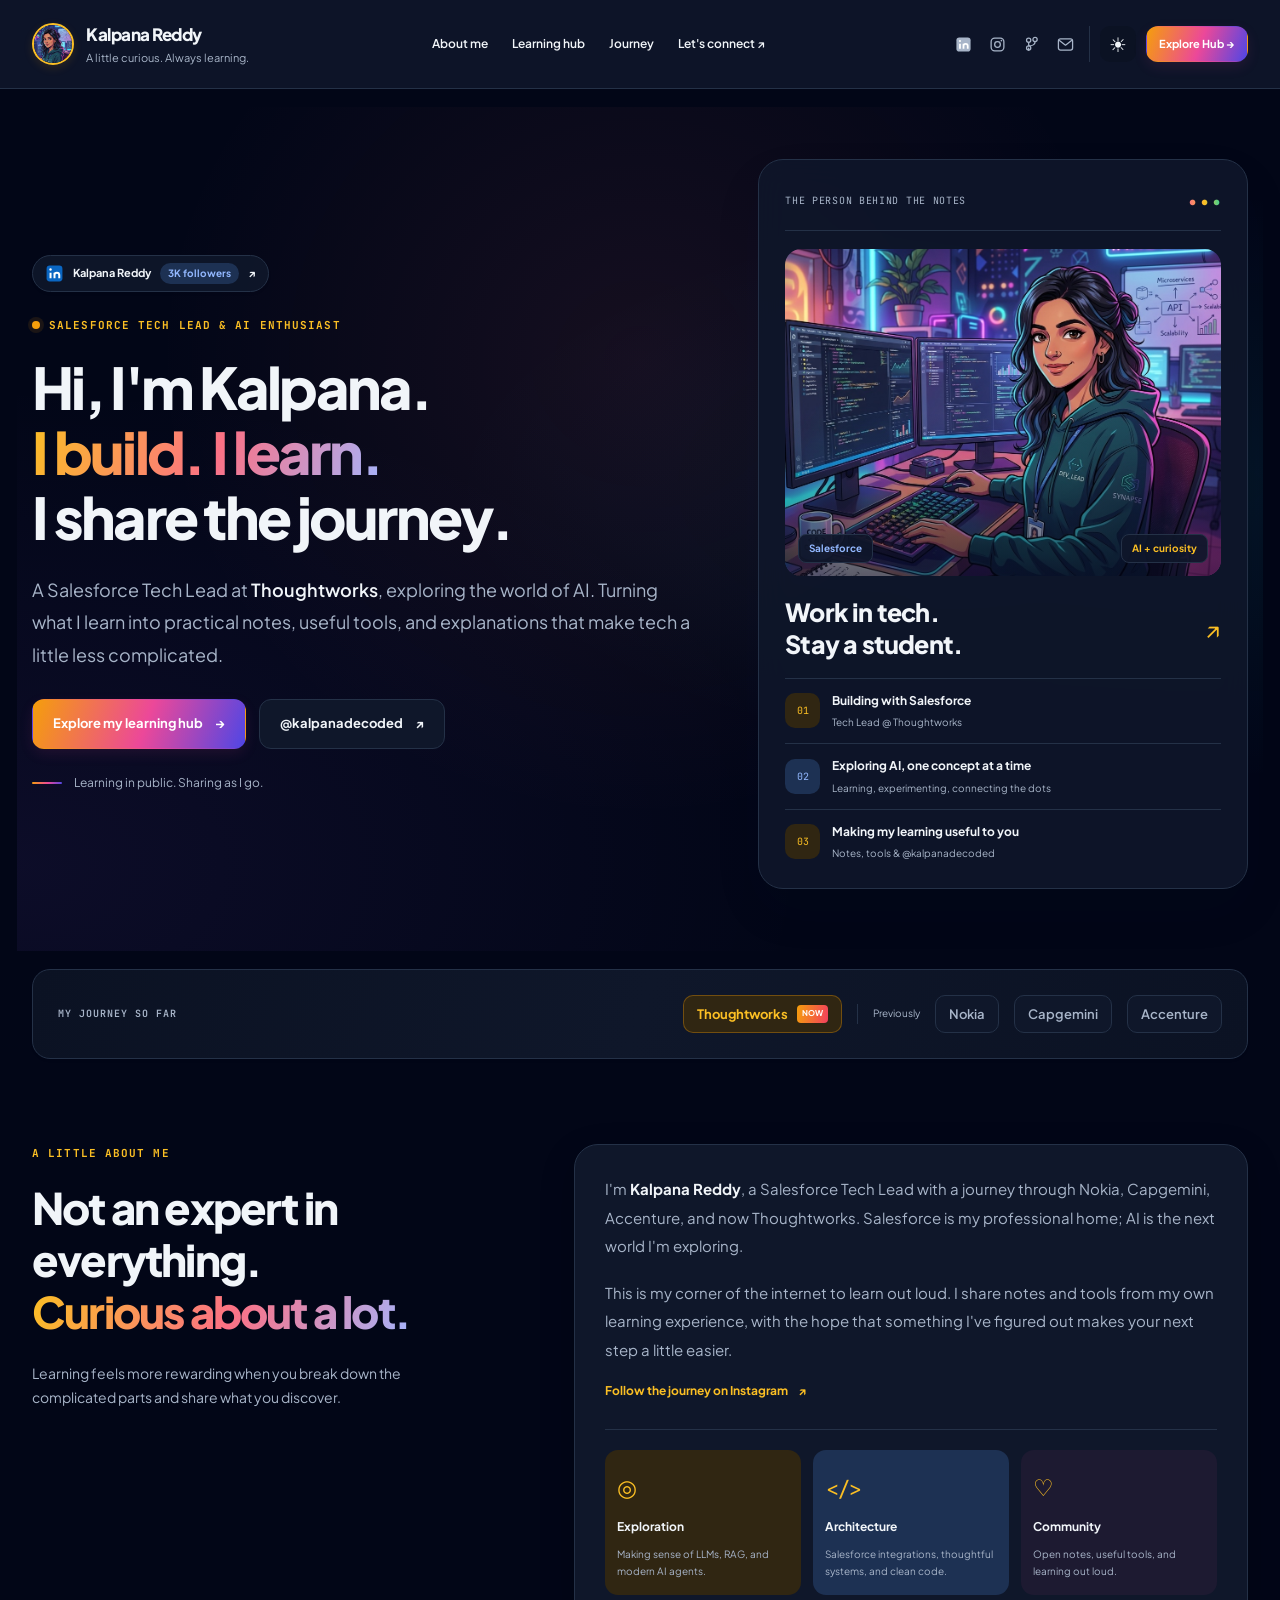
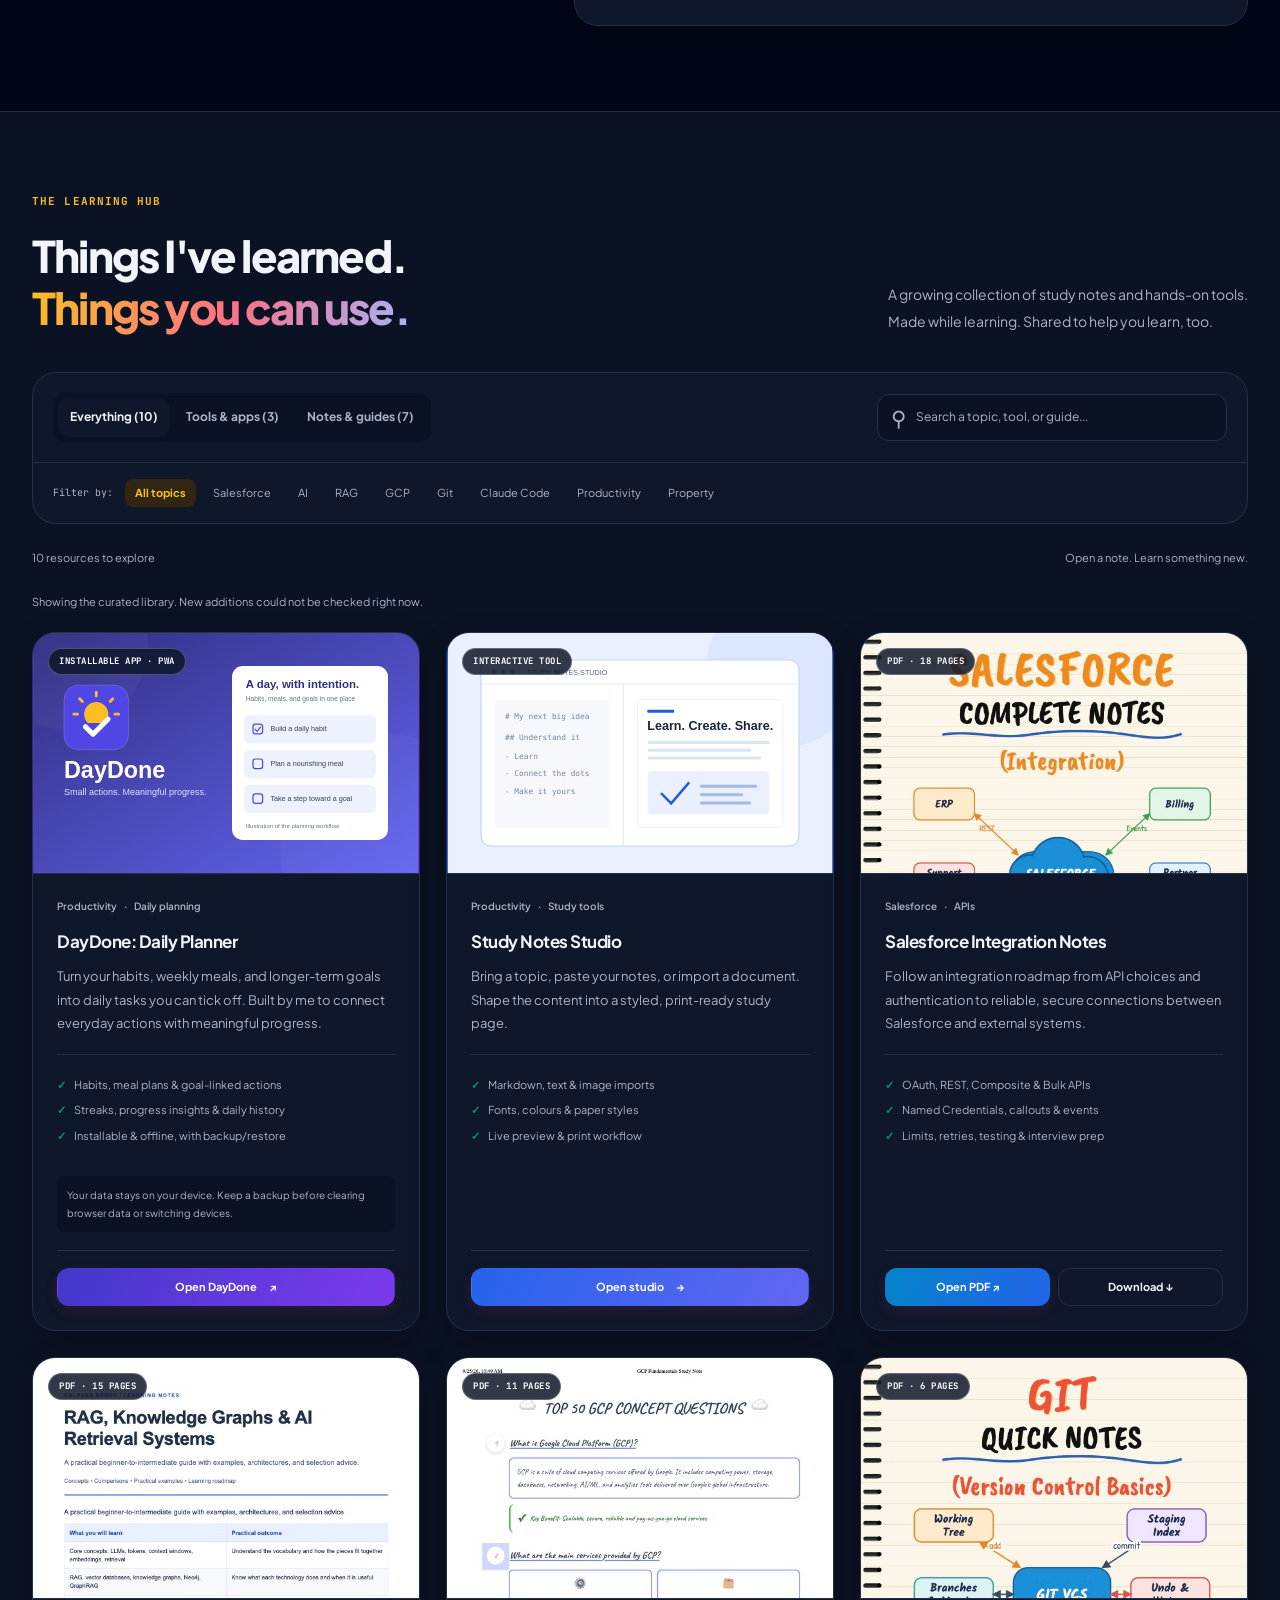
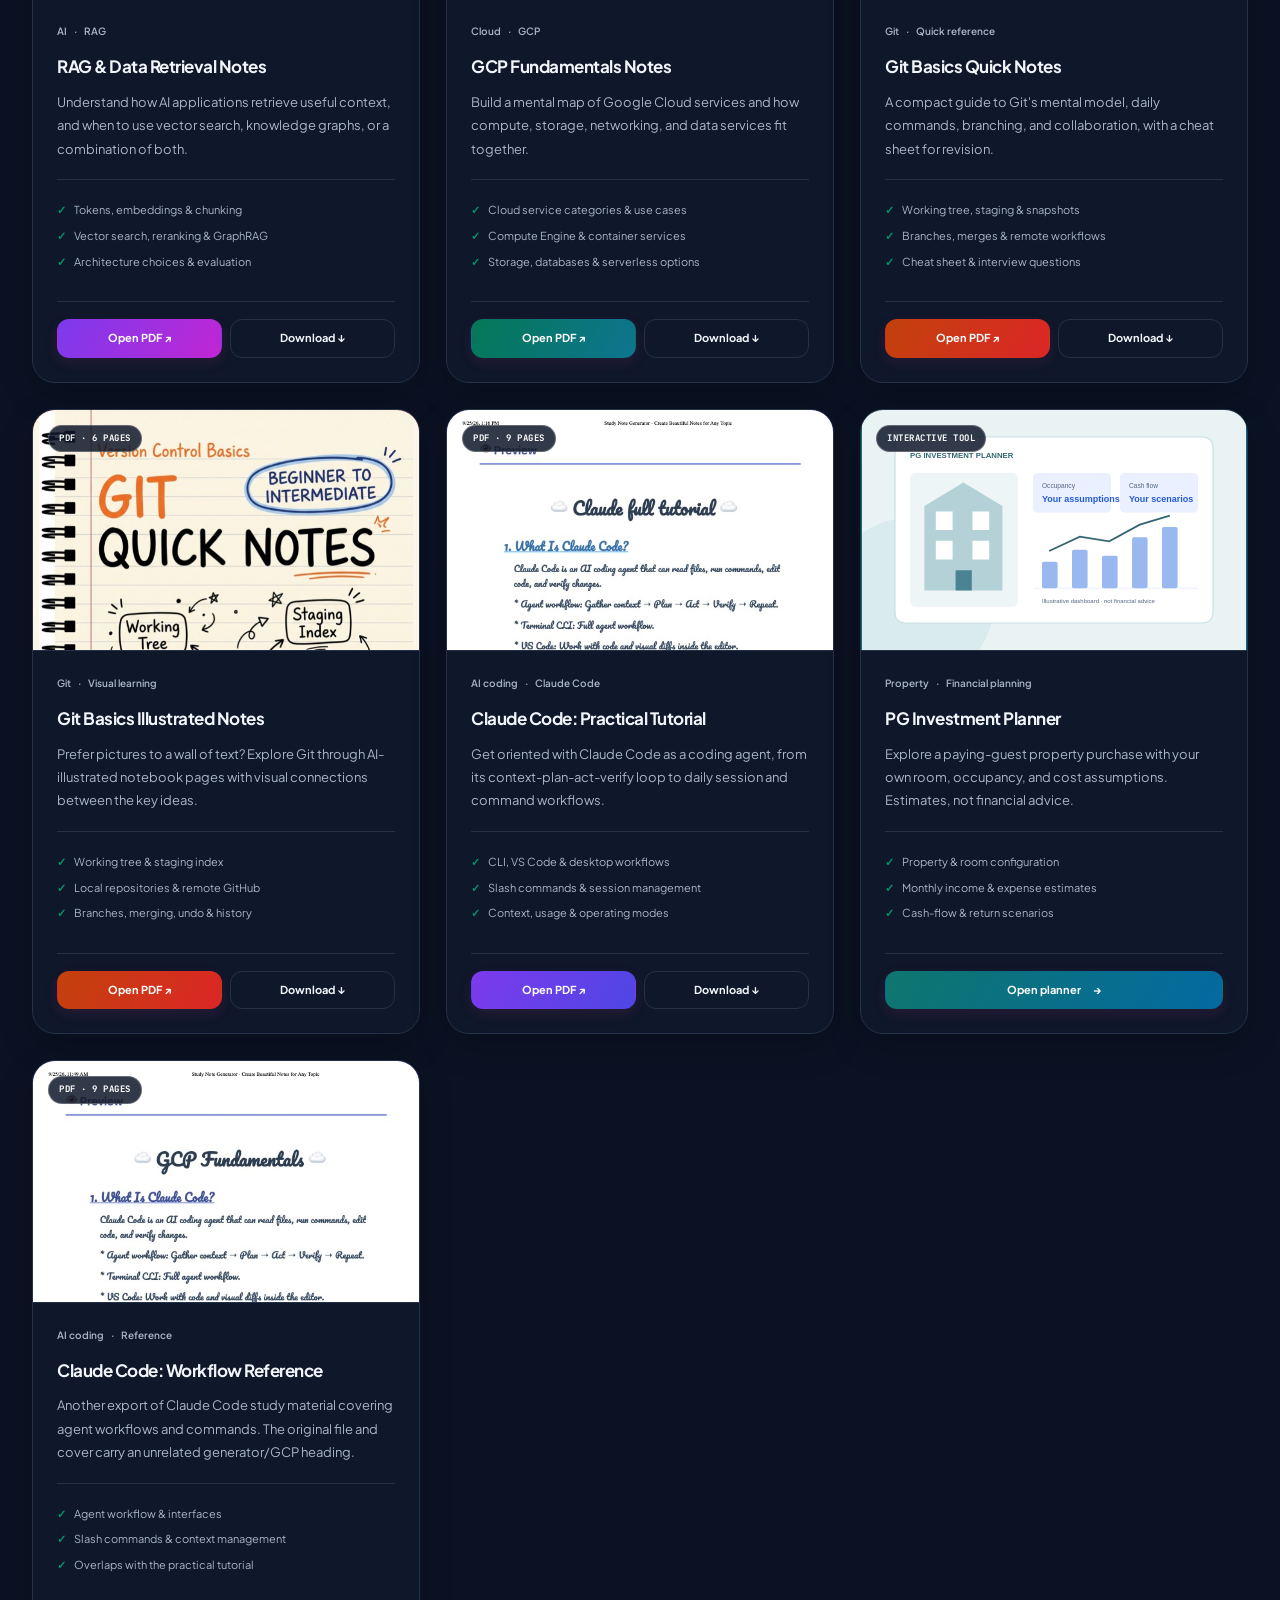
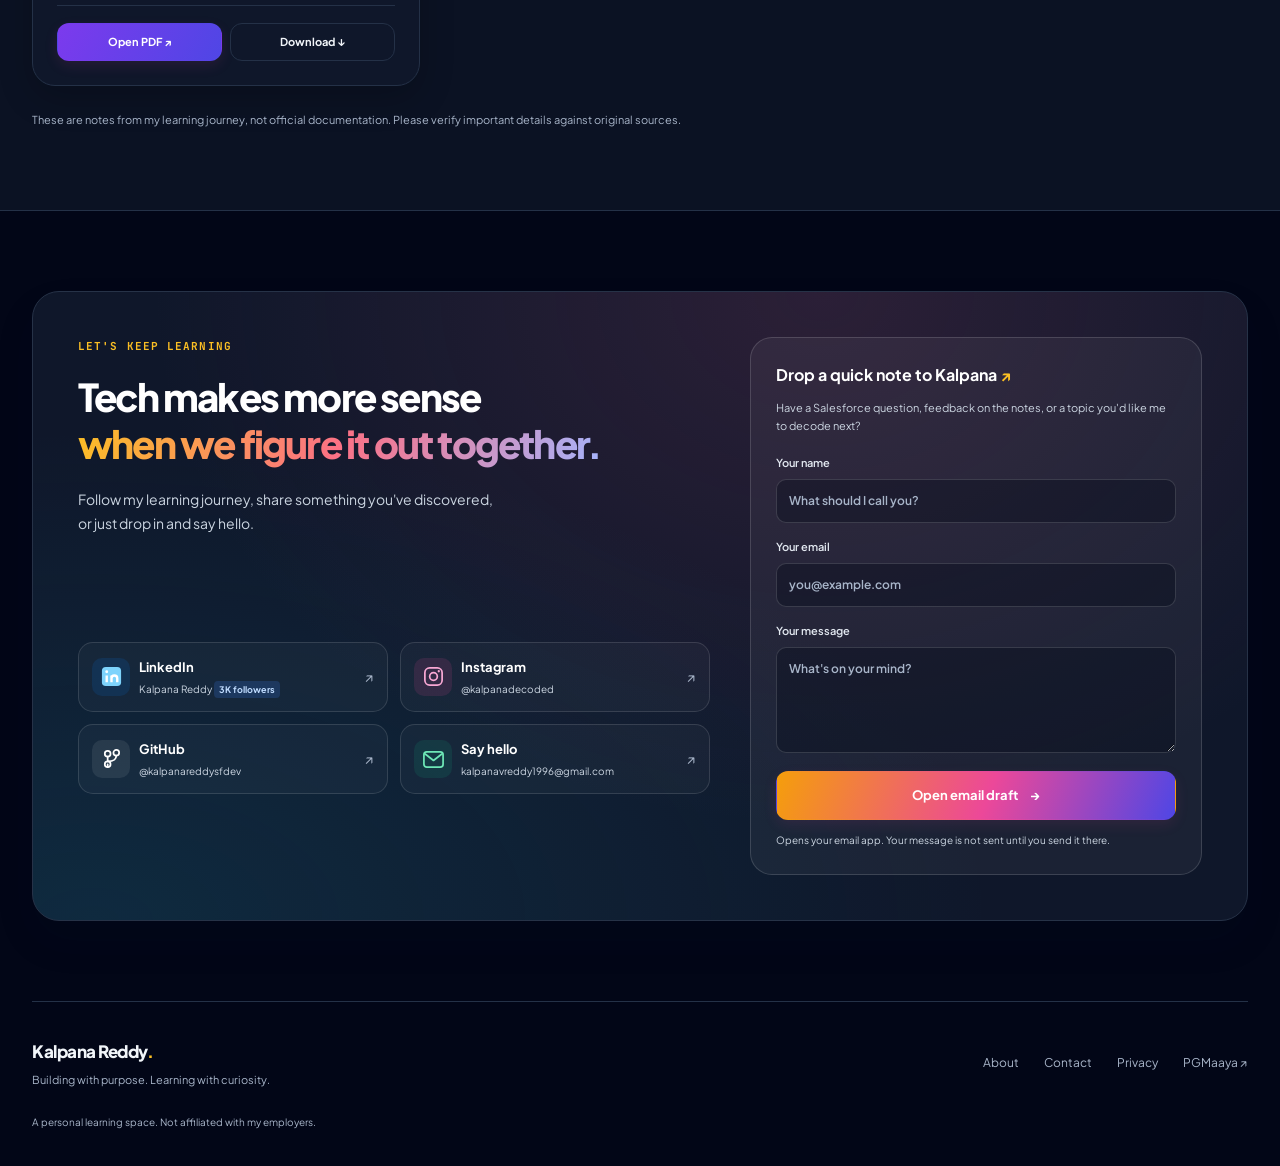
==== commit e7e60e36: "Update theme settings to default to dark mode and adjust theme toggle functionality" ====
--- a/index.html
+++ b/index.html
@@ -1,5 +1,5 @@
 <!DOCTYPE html>
-<html lang="en" data-theme="light">
+<html lang="en" data-theme="dark">
 <head>
   <meta charset="UTF-8">
   <meta name="viewport" content="width=device-width, initial-scale=1">
@@ -43,8 +43,8 @@
             <svg class="social-svg" aria-hidden="true"><use href="social-icons.svg#email"></use></svg>
           </a>
         </div>
-        <button class="theme-toggle" id="themeToggle" type="button" aria-label="Switch to dark theme" aria-pressed="false">
-          <span id="themeIcon" aria-hidden="true">&#9790;</span>
+        <button class="theme-toggle" id="themeToggle" type="button" aria-label="Switch to light theme" aria-pressed="true">
+          <span id="themeIcon" aria-hidden="true">&#9728;</span>
         </button>
         <a class="button button-primary nav-explore" href="#library">Explore Hub &rarr;</a>
         <button class="menu-toggle" id="menuToggle" type="button" aria-label="Open navigation menu" aria-expanded="false" aria-controls="navigationLinks" hidden><span aria-hidden="true">&#9776;</span></button>
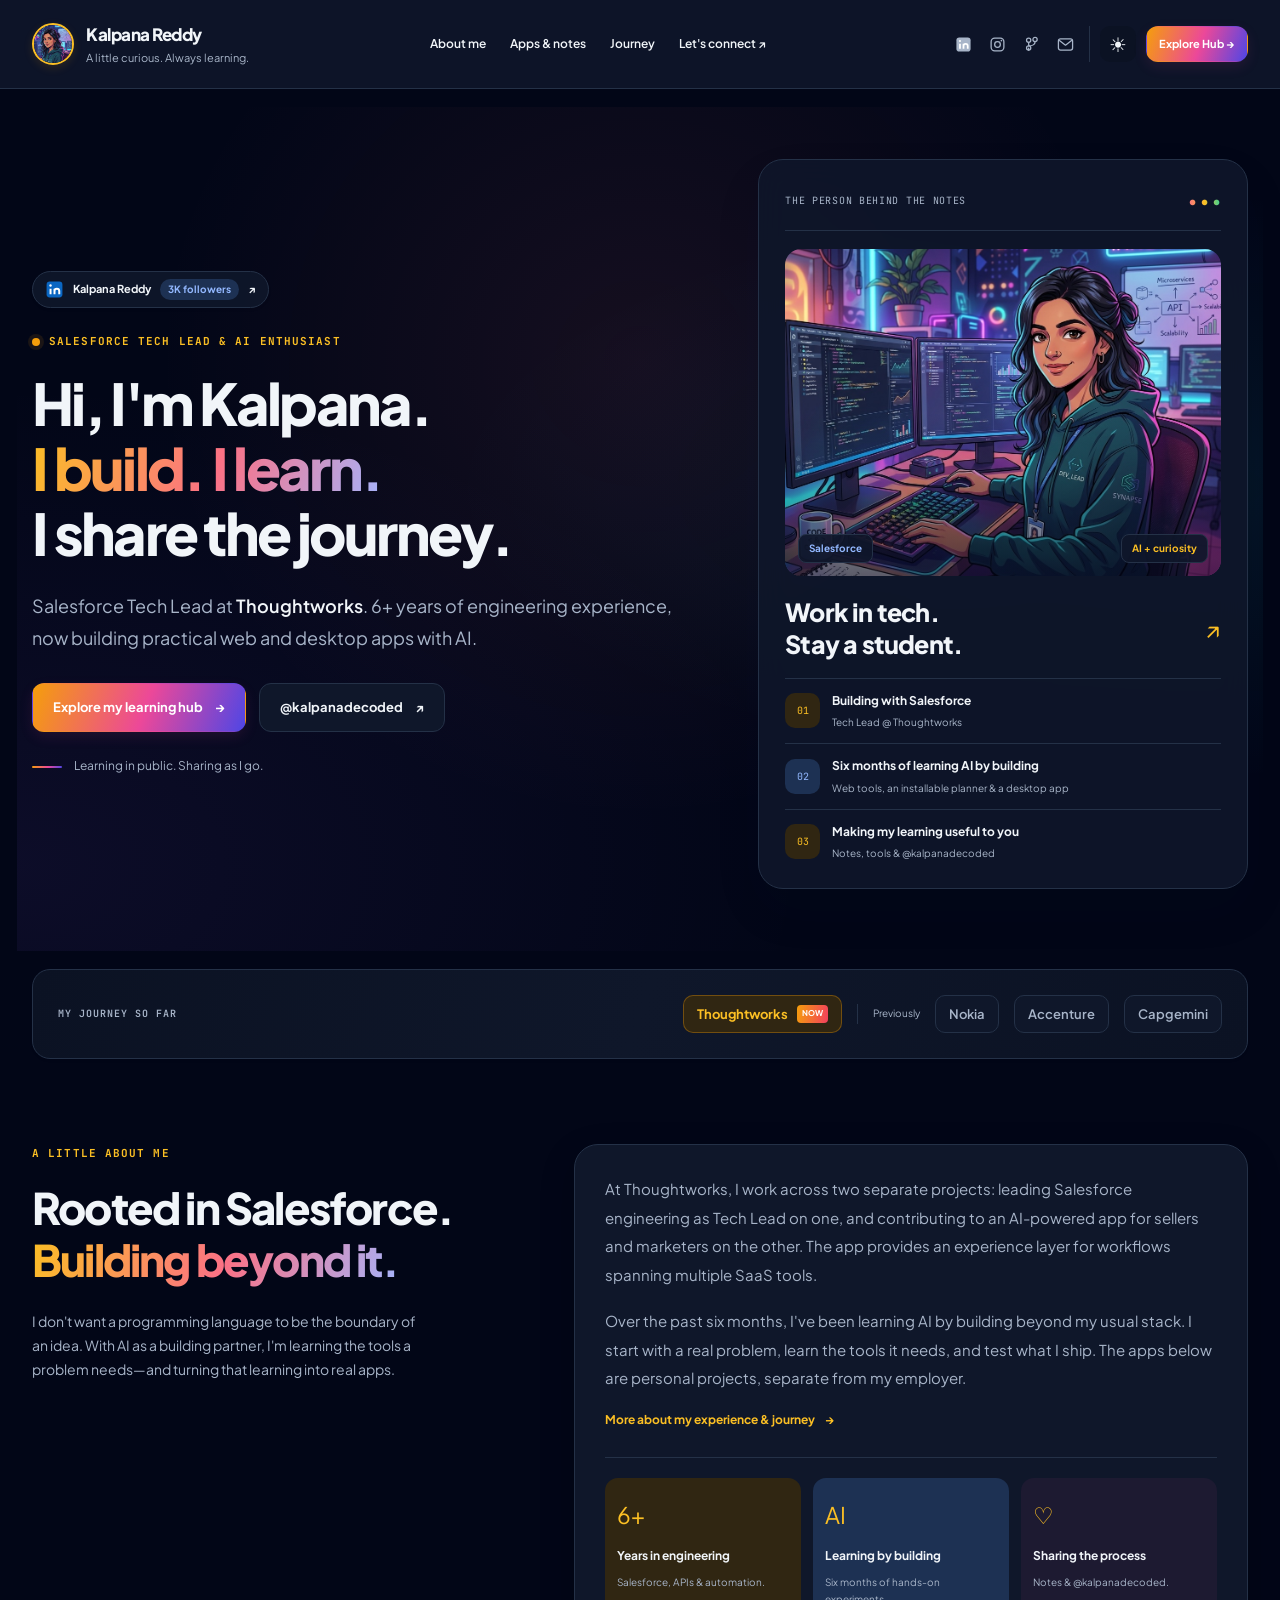
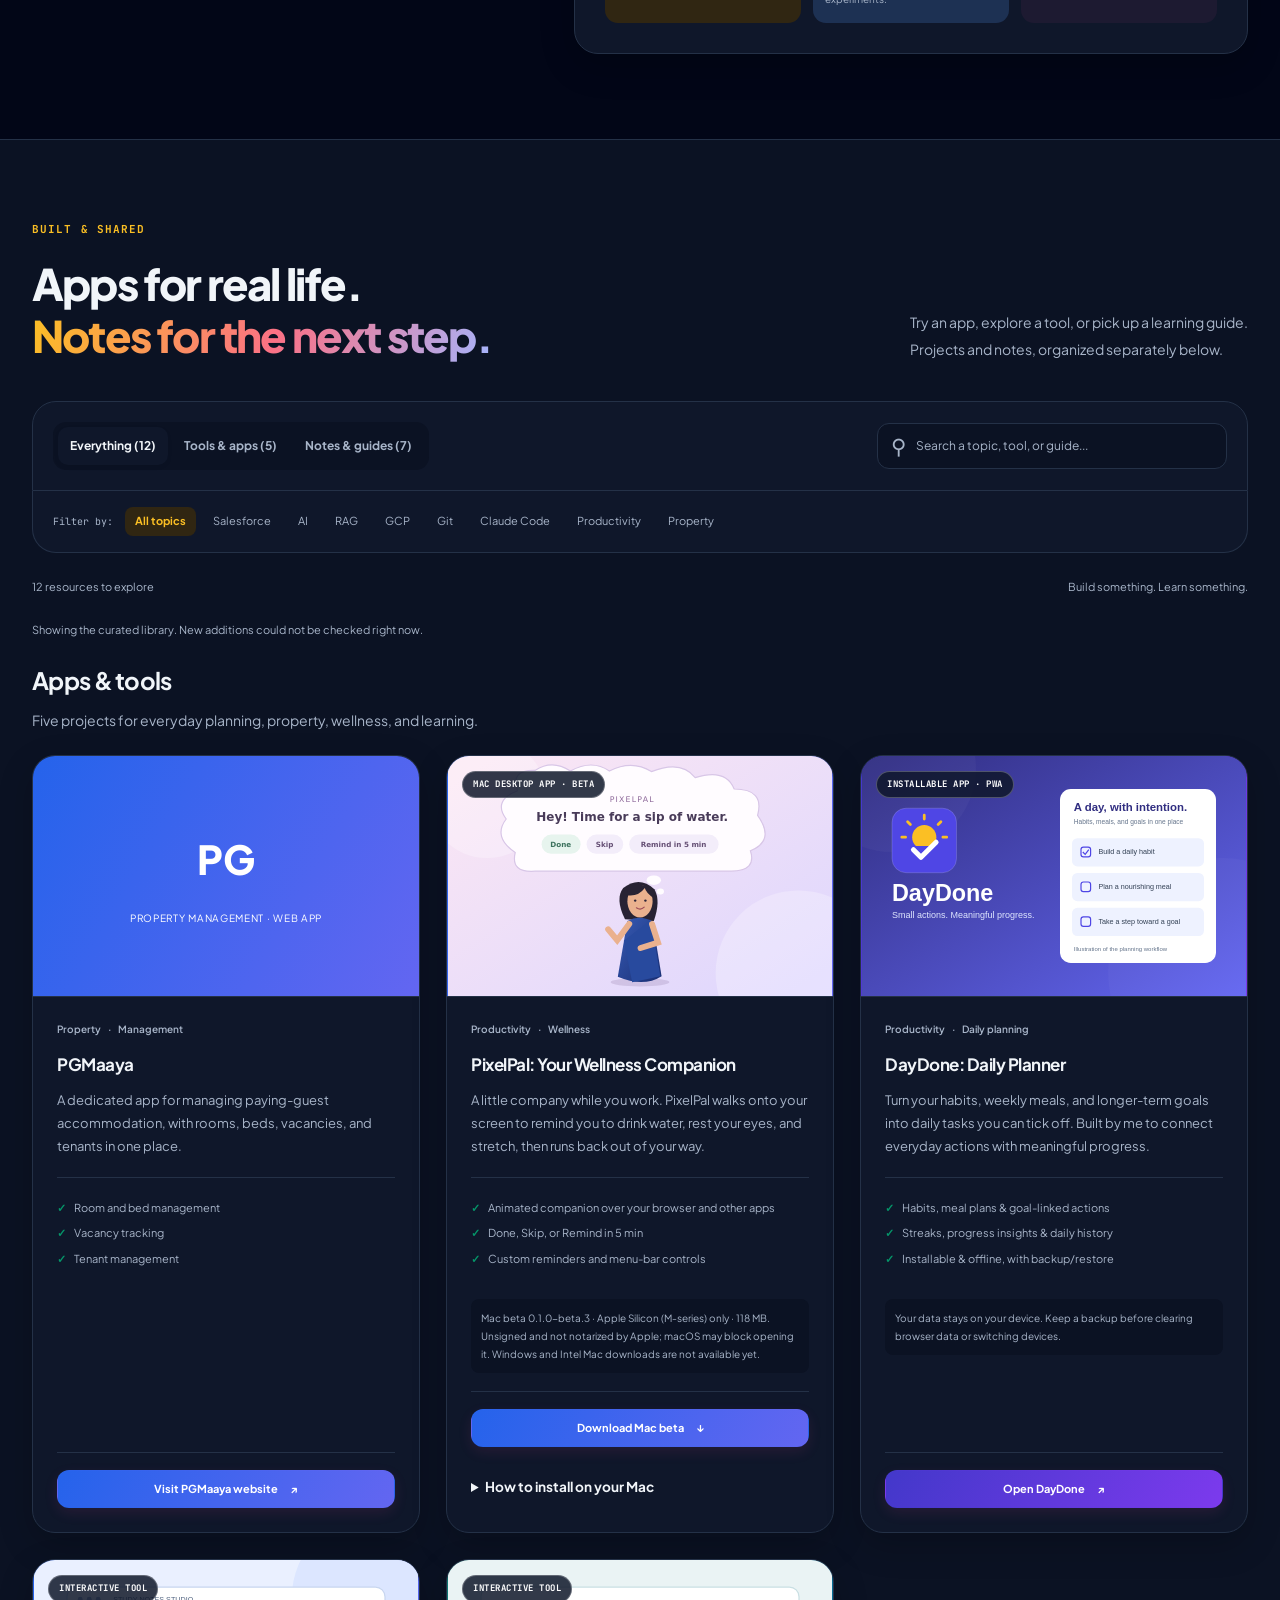
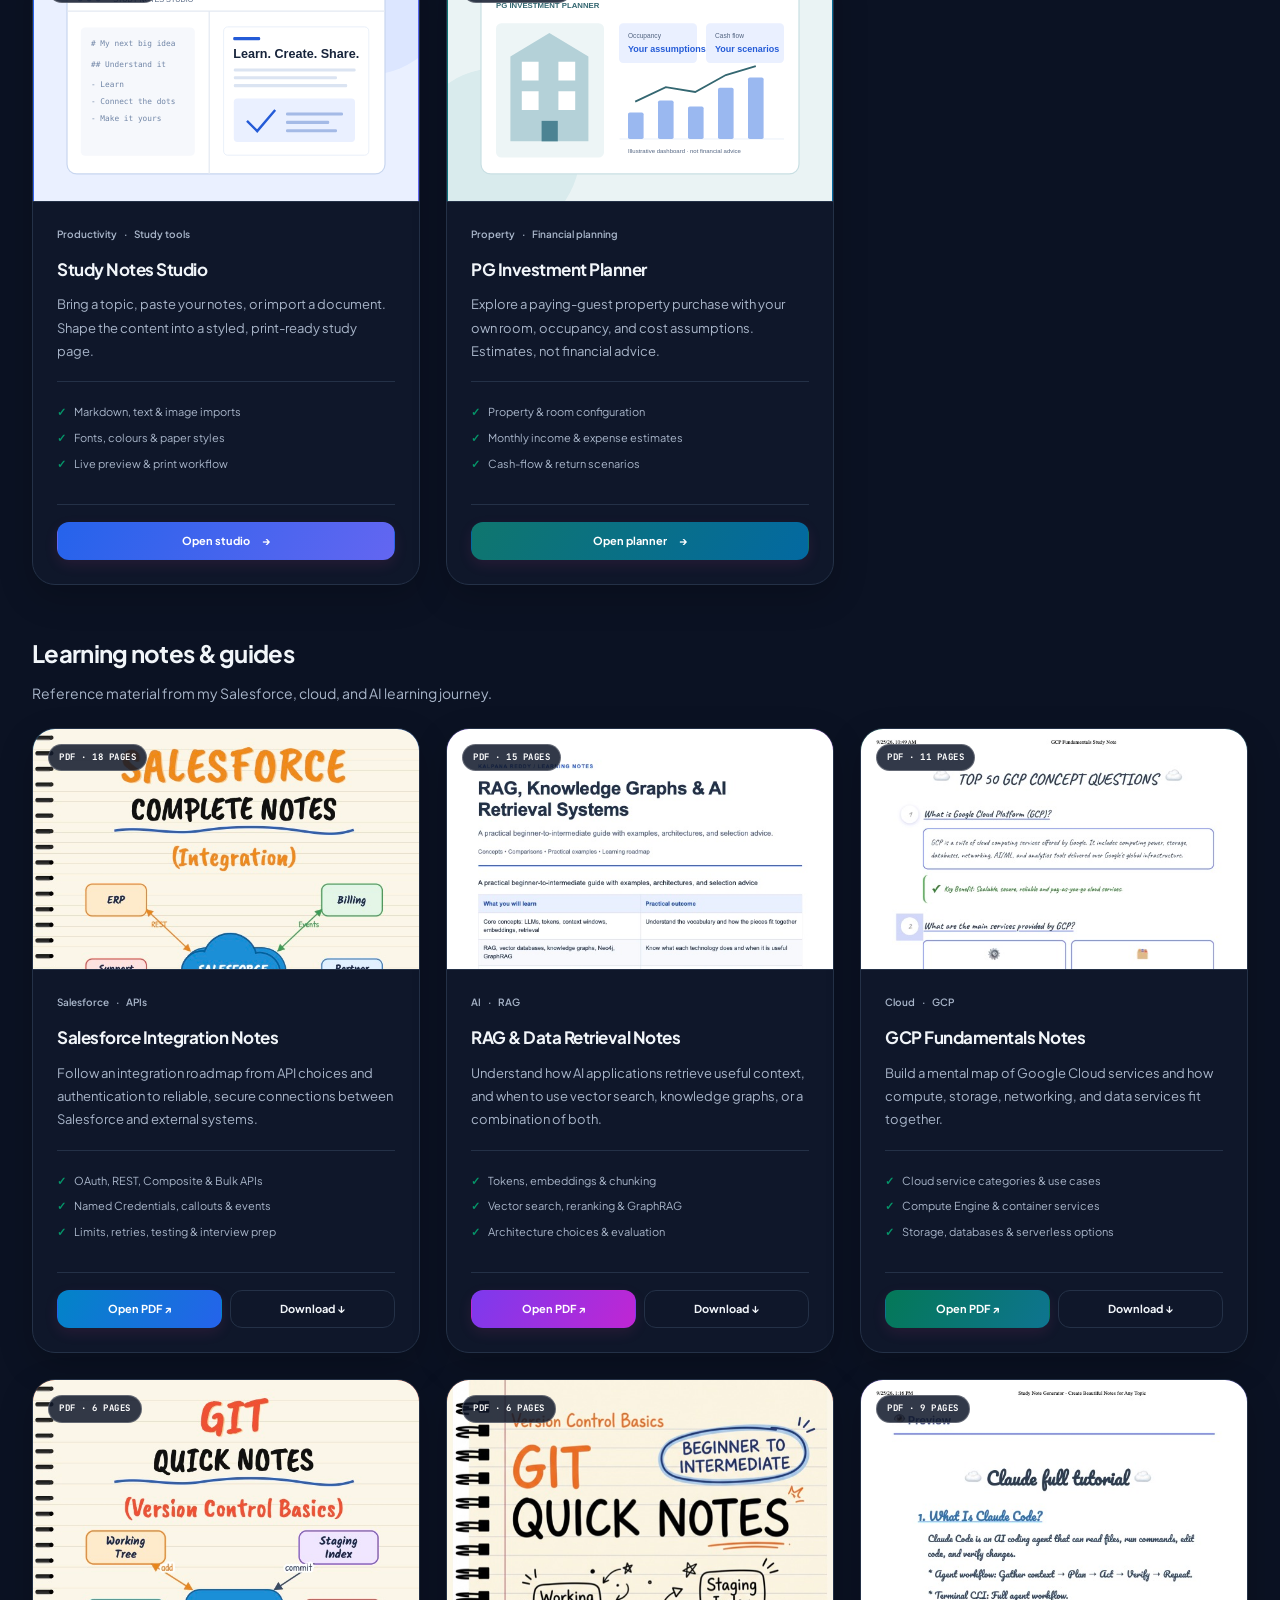
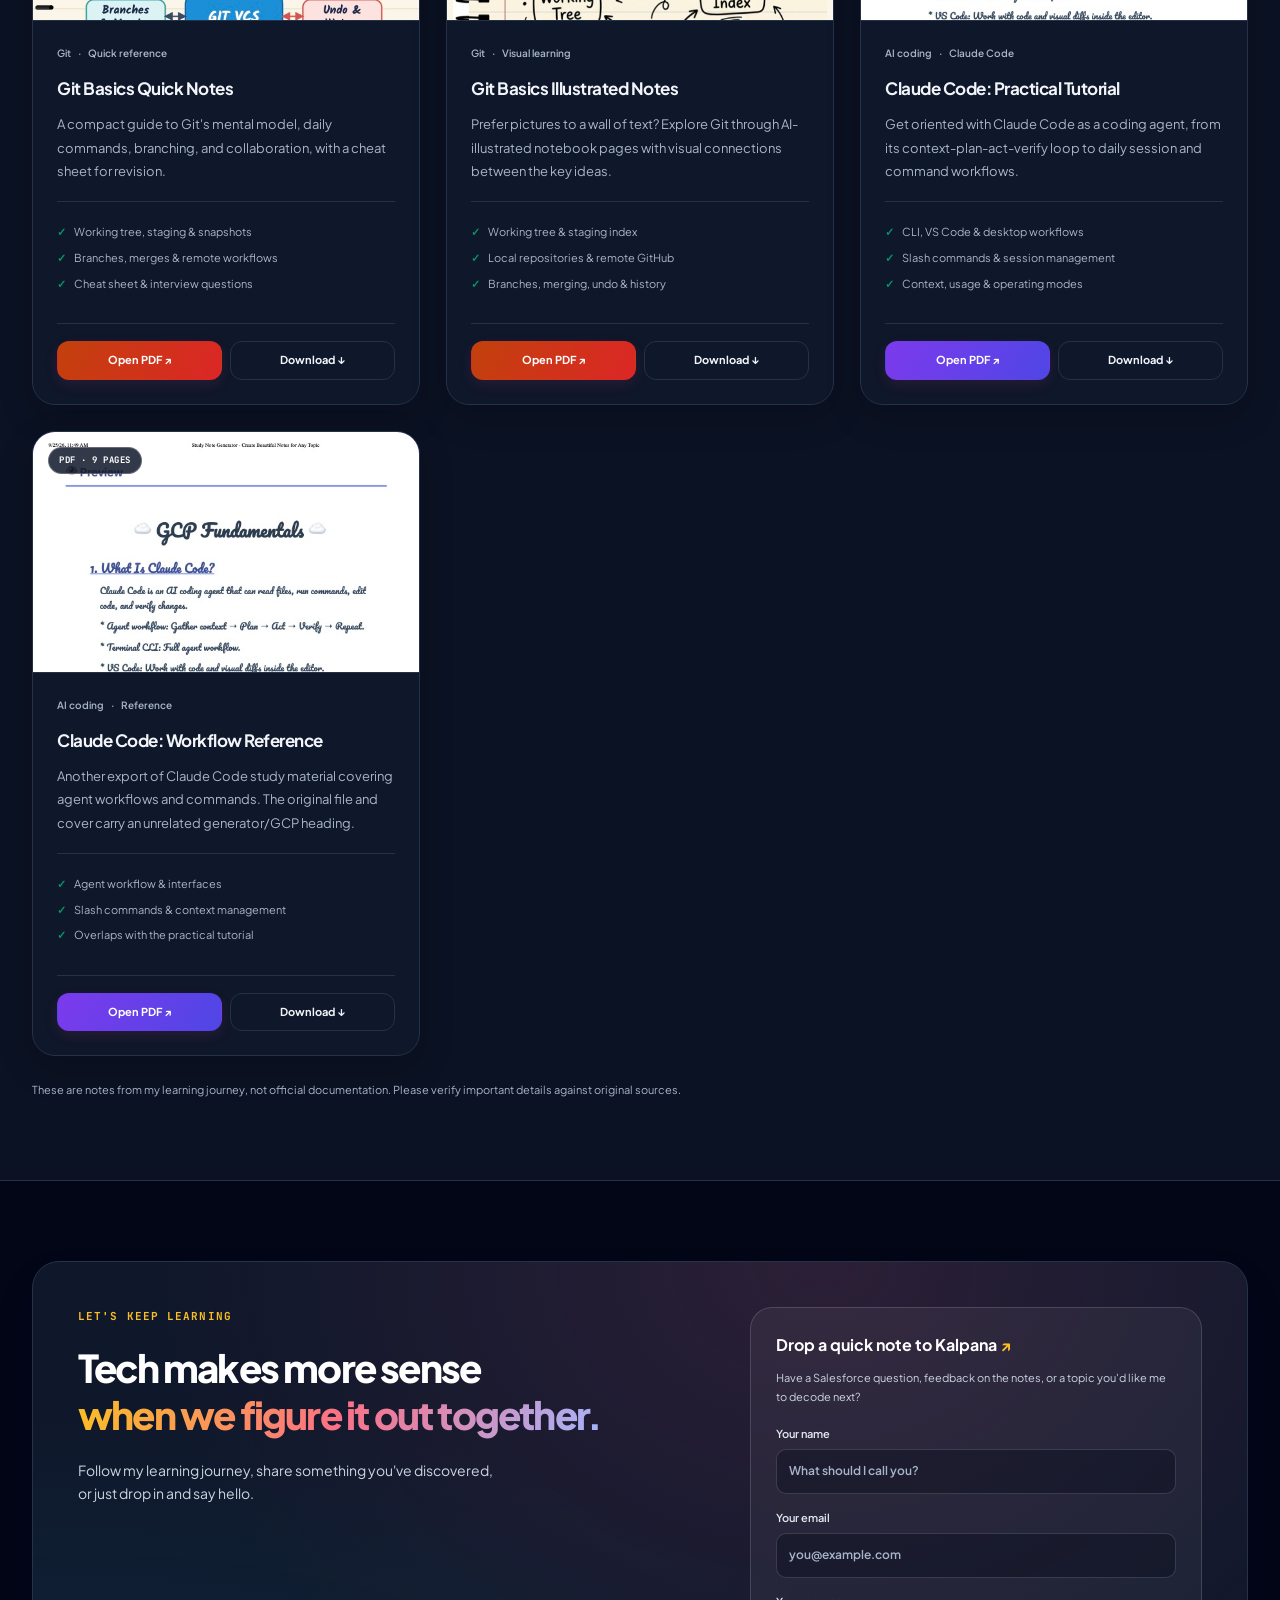
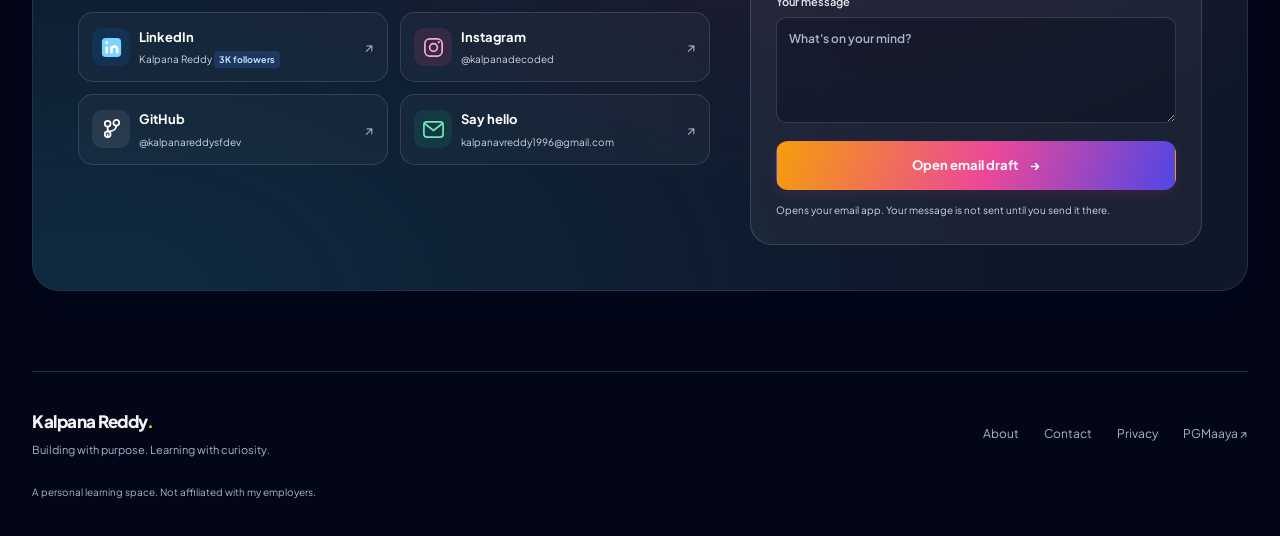
==== commit 540e0257: "feat: update portfolio with new projects and improved descriptions - Enhanced meta description for b" ====
--- a/index.html
+++ b/index.html
@@ -3,7 +3,7 @@
 <head>
   <meta charset="UTF-8">
   <meta name="viewport" content="width=device-width, initial-scale=1">
-  <meta name="description" content="Kalpana Reddy — Salesforce Tech Lead at Thoughtworks, AI enthusiast, and lifelong learner. Explore practical tools, study notes, and lessons from my learning journey.">
+  <meta name="description" content="Kalpana Reddy — Salesforce Tech Lead at Thoughtworks with 6+ years of experience, building beyond Salesforce with AI. Explore DayDone, PixelPal, Study Notes Studio, and my learning journey.">
   <meta name="theme-color" content="#ffffff">
   <title>Kalpana Reddy | Building, Learning & Sharing</title>
   <link rel="icon" type="image/svg+xml" href="favicon.svg">
@@ -24,7 +24,7 @@
       </a>
       <div class="nav-links" id="navigationLinks">
         <a href="#about">About me</a>
-        <a href="#library">Learning hub</a>
+        <a href="#library">Apps &amp; notes</a>
         <a href="#experience">Journey</a>
         <a href="#connect">Let's connect <span aria-hidden="true">&nearr;</span></a>
       </div>
@@ -61,7 +61,7 @@
         </a>
         <p class="eyebrow"><span class="status-dot"></span> SALESFORCE TECH LEAD &amp; AI ENTHUSIAST</p>
         <h1 id="hero-title">Hi, I'm Kalpana.<br><span class="gradient-text">I build. I learn.</span><br>I share the journey.</h1>
-        <p class="hero-description">A Salesforce Tech Lead at <strong>Thoughtworks</strong>, exploring the world of AI. Turning what I learn into practical notes, useful tools, and explanations that make tech a little less complicated.</p>
+        <p class="hero-description">Salesforce Tech Lead at <strong>Thoughtworks</strong>. 6+ years of engineering experience, now building practical web and desktop apps with AI.</p>
         <div class="hero-actions">
           <a class="button button-primary" href="#library">Explore my learning hub <span aria-hidden="true">&rarr;</span></a>
           <a class="button button-secondary" href="https://www.instagram.com/kalpanadecoded/" target="_blank" rel="noopener noreferrer">@kalpanadecoded <span aria-hidden="true">&nearr;</span></a>
@@ -77,7 +77,7 @@
         </div>
         <div class="journey-caption"><h2>Work in tech.<br>Stay a student.</h2><span class="small-arrow" aria-hidden="true">&nearr;</span></div>
         <div class="journey-row"><span class="journey-icon" aria-hidden="true">01</span><div><strong>Building with Salesforce</strong><span>Tech Lead @ Thoughtworks</span></div></div>
-        <div class="journey-row"><span class="journey-icon" aria-hidden="true">02</span><div><strong>Exploring AI, one concept at a time</strong><span>Learning, experimenting, connecting the dots</span></div></div>
+        <div class="journey-row"><span class="journey-icon" aria-hidden="true">02</span><div><strong>Six months of learning AI by building</strong><span>Web tools, an installable planner &amp; a desktop app</span></div></div>
         <div class="journey-row"><span class="journey-icon" aria-hidden="true">03</span><div><strong>Making my learning useful to you</strong><span>Notes, tools &amp; @kalpanadecoded</span></div></div>
       </aside>
     </section>
@@ -86,19 +86,19 @@
       <span class="experience-label">MY JOURNEY SO FAR</span>
       <strong>Thoughtworks <span class="current-label">NOW</span></strong>
       <span class="experience-divider" aria-hidden="true"></span>
-      <span class="previous-label">Previously</span><span>Nokia</span><span>Capgemini</span><span>Accenture</span>
+      <span class="previous-label">Previously</span><span>Nokia</span><span>Accenture</span><span>Capgemini</span>
     </div>
 
     <section class="about-section container" id="about" aria-labelledby="about-title">
-      <div><p class="eyebrow">A LITTLE ABOUT ME</p><h2 id="about-title">Not an expert in everything.<br><span class="gradient-text">Curious about a lot.</span></h2><p class="about-intro">Learning feels more rewarding when you break down the complicated parts and share what you discover.</p></div>
+      <div><p class="eyebrow">A LITTLE ABOUT ME</p><h2 id="about-title">Rooted in Salesforce.<br><span class="gradient-text">Building beyond it.</span></h2><p class="about-intro">I don't want a programming language to be the boundary of an idea. With AI as a building partner, I'm learning the tools a problem needs&mdash;and turning that learning into real apps.</p></div>
       <div class="about-copy">
-        <p>I'm <strong>Kalpana Reddy</strong>, a Salesforce Tech Lead with a journey through Nokia, Capgemini, Accenture, and now Thoughtworks. Salesforce is my professional home; AI is the next world I'm exploring.</p>
-        <p>This is my corner of the internet to learn out loud. I share notes and tools from my own learning experience, with the hope that something I've figured out makes your next step a little easier.</p>
-        <a class="text-link" href="https://www.instagram.com/kalpanadecoded/" target="_blank" rel="noopener noreferrer">Follow the journey on Instagram <span aria-hidden="true">&nearr;</span></a>
+        <p>At Thoughtworks, I work across two separate projects: leading Salesforce engineering as Tech Lead on one, and contributing to an AI-powered app for sellers and marketers on the other. The app provides an experience layer for workflows spanning multiple SaaS tools.</p>
+        <p>Over the past six months, I've been learning AI by building beyond my usual stack. I start with a real problem, learn the tools it needs, and test what I ship. The apps below are personal projects, separate from my employer.</p>
+        <a class="text-link" href="about.html">More about my experience &amp; journey <span aria-hidden="true">&rarr;</span></a>
         <div class="philosophy-grid">
-          <div><span class="pillar-icon" aria-hidden="true">&#9678;</span><h3>Exploration</h3><p>Making sense of LLMs, RAG, and modern AI agents.</p></div>
-          <div><span class="pillar-icon" aria-hidden="true">&lt;/&gt;</span><h3>Architecture</h3><p>Salesforce integrations, thoughtful systems, and clean code.</p></div>
-          <div><span class="pillar-icon" aria-hidden="true">&#9825;</span><h3>Community</h3><p>Open notes, useful tools, and learning out loud.</p></div>
+          <div><span class="pillar-icon" aria-hidden="true">6+</span><h3>Years in engineering</h3><p>Salesforce, APIs &amp; automation.</p></div>
+          <div><span class="pillar-icon" aria-hidden="true">AI</span><h3>Learning by building</h3><p>Six months of hands-on experiments.</p></div>
+          <div><span class="pillar-icon" aria-hidden="true">&#9825;</span><h3>Sharing the process</h3><p>Notes &amp; @kalpanadecoded.</p></div>
         </div>
       </div>
     </section>
@@ -106,8 +106,8 @@
     <section class="library-section" id="library" aria-labelledby="library-title">
       <div class="container">
         <div class="section-heading">
-          <div><p class="eyebrow">THE LEARNING HUB</p><h2 id="library-title">Things I've learned.<br><span class="gradient-text">Things you can use.</span></h2></div>
-          <p>A growing collection of study notes and hands-on tools.<br>Made while learning. Shared to help you learn, too.</p>
+          <div><p class="eyebrow">BUILT &amp; SHARED</p><h2 id="library-title">Apps for real life.<br><span class="gradient-text">Notes for the next step.</span></h2></div>
+          <p>Try an app, explore a tool, or pick up a learning guide.<br>Projects and notes, organized separately below.</p>
         </div>
         <div class="library-controls">
           <div class="filter-tabs" role="group" aria-label="Filter learning resources">
@@ -129,9 +129,44 @@
           <button class="topic-btn" type="button" data-topic="Productivity" aria-pressed="false">Productivity</button>
           <button class="topic-btn" type="button" data-topic="Property" aria-pressed="false">Property</button>
         </div>
-        <div class="results-row"><p id="resultCount" role="status" aria-live="polite">10 resources to explore</p><span>Open a note. Learn something new.</span></div>
+        <div class="results-row"><p id="resultCount" role="status" aria-live="polite">12 resources to explore</p><span>Build something. Learn something.</span></div>
         <p class="load-status" id="loadStatus" role="status" hidden></p>
         <div class="resource-grid" id="itemsGrid">
+          <article class="resource-card" data-file="https://pgmaaya.com/" data-category="apps" data-tags="pgmaaya pg maaya paying guest rooms beds vacancies tenants property management app">
+            <a class="resource-cover generic-cover" href="https://pgmaaya.com/" target="_blank" rel="noopener noreferrer" aria-label="Visit PGMaaya website"><span class="resource-icon" aria-hidden="true">PG</span><span class="resource-type">PROPERTY MANAGEMENT &middot; WEB APP</span></a>
+            <div class="resource-body">
+              <div class="resource-topics"><span>Property</span><span>Management</span></div>
+              <h3>PGMaaya</h3>
+              <p>A dedicated app for managing paying-guest accommodation, with rooms, beds, vacancies, and tenants in one place.</p>
+              <ul class="resource-highlights"><li>Room and bed management</li><li>Vacancy tracking</li><li>Tenant management</li></ul>
+              <div class="resource-actions"><a class="button button-primary" href="https://pgmaaya.com/" target="_blank" rel="noopener noreferrer">Visit PGMaaya website <span aria-hidden="true">&nearr;</span></a></div>
+            </div>
+          </article>
+          <article class="resource-card" id="pixelpal" data-file="pixelpal-v0.1.0-beta.3" data-category="apps" data-tags="pixelpal mac macos apple silicon desktop wellness companion water hydration eye rest stretch reminders productivity beta installer">
+            <a class="resource-cover tool-cover" href="#pixelpal-install" aria-label="Read the PixelPal Mac beta installation guide"><img src="previews/pixelpal.svg" alt="PixelPal companion with a cloud reminder and Done, Skip, and Remind in 5 min buttons" width="640" height="400" loading="lazy"><span class="cover-badge">MAC DESKTOP APP &middot; BETA</span></a>
+            <div class="resource-body">
+              <div class="resource-topics"><span>Productivity</span><span>Wellness</span></div>
+              <h3>PixelPal: Your Wellness Companion</h3>
+              <p>A little company while you work. PixelPal walks onto your screen to remind you to drink water, rest your eyes, and stretch, then runs back out of your way.</p>
+              <ul class="resource-highlights"><li>Animated companion over your browser and other apps</li><li>Done, Skip, or Remind in 5 min</li><li>Custom reminders and menu-bar controls</li></ul>
+              <p class="resource-caveat">Mac beta 0.1.0-beta.3 &middot; Apple Silicon (M-series) only &middot; 118 MB. Unsigned and not notarized by Apple; macOS may block opening it. Windows and Intel Mac downloads are not available yet.</p>
+              <div class="resource-actions"><a class="button button-primary" href="https://github.com/kalpanareddysfdev/notesGenratorKalp/releases/download/pixelpal-v0.1.0-beta.3/PixelPal-0.1.0-beta.3-mac-arm64.dmg" aria-describedby="pixelpal-install">Download Mac beta <span aria-hidden="true">&darr;</span></a></div>
+              <details class="install-guide" id="pixelpal-install">
+                <summary>How to install on your Mac</summary>
+                <ol>
+                  <li>Check <strong>Apple menu &gt; About This Mac</strong>. This beta needs an Apple M-series chip, not Intel.</li>
+                  <li>Click <strong>Download Mac beta</strong>. This downloads a DMG file; it does not install automatically. No GitHub account is needed.</li>
+                  <li>Quit any older PixelPal using <strong>PixelPal near the clock &gt; Quit PixelPal</strong>.</li>
+                  <li>Open the downloaded DMG and drag <strong>PixelPal into Applications</strong>. If updating, replace the old copy.</li>
+                  <li>Eject the disk image, then open <strong>Finder &gt; Applications &gt; PixelPal</strong>.</li>
+                  <li>Look for the <strong>bell labeled PixelPal near the clock</strong>. Choose <strong>Test Reminder</strong> to meet your companion, or <strong>Settings...</strong> to configure reminders. The dashboard stays hidden at startup.</li>
+                </ol>
+                <p><strong>If macOS blocks it:</strong> this beta is unsigned and not notarized. Only if you trust this download, review <strong>System Settings &gt; Privacy &amp; Security</strong> after attempting to open it and choose <strong>Open Anyway</strong>, if offered. Do not disable Gatekeeper. Work-managed Macs may not allow it.</p>
+                <p>Keep PixelPal running for reminders. Closing Settings does not quit it; use the menu-bar <strong>Quit PixelPal</strong> option to stop it. It does not automatically start at login.</p>
+                <a class="text-link" href="https://github.com/kalpanareddysfdev/notesGenratorKalp/releases/tag/pixelpal-v0.1.0-beta.3" target="_blank" rel="noopener noreferrer">Release notes &amp; download source <span aria-hidden="true">&nearr;</span></a>
+              </details>
+            </div>
+          </article>
           <article class="resource-card" data-file="https://daydone.pgmaaya.com/" data-category="apps" data-tags="daydone daily planner habits meals goals productivity offline pwa insights streaks">
             <a class="resource-cover tool-cover" href="https://daydone.pgmaaya.com/" target="_blank" rel="noopener noreferrer" aria-label="Open DayDone Daily Planner"><img src="previews/daydone.svg" alt="DayDone logo beside an illustrated daily habit, meal, and goal checklist" width="640" height="400" loading="lazy"><span class="cover-badge">INSTALLABLE APP &middot; PWA</span></a>
             <div class="resource-body">
--- a/portfolio.css
+++ b/portfolio.css
@@ -305,3 +305,13 @@
   html { scroll-behavior: auto; }
   *, *::before, *::after { transition: none !important; }
 }
+/* Native disclosure keeps installation instructions available without JavaScript. */
+.install-guide { margin-top: 18px; font-size: .85rem; line-height: 1.7; }
+.install-guide summary { cursor: pointer; font-weight: 700; padding: 10px 0; }
+.install-guide summary:focus-visible { outline: 2px solid currentColor; outline-offset: 4px; border-radius: 4px; }
+.install-guide ol { padding-left: 22px; margin: 10px 0 16px; }
+.install-guide li + li { margin-top: 9px; }
+.install-guide p { margin: 12px 0; }
+.resource-collections { display: grid; gap: 48px; }
+.resource-collection > h3 { font-size: 24px; letter-spacing: -.7px; margin-bottom: 8px; color: var(--ink); }
+.resource-collection > p { color: var(--muted); line-height: 1.7; margin-bottom: 22px; }
